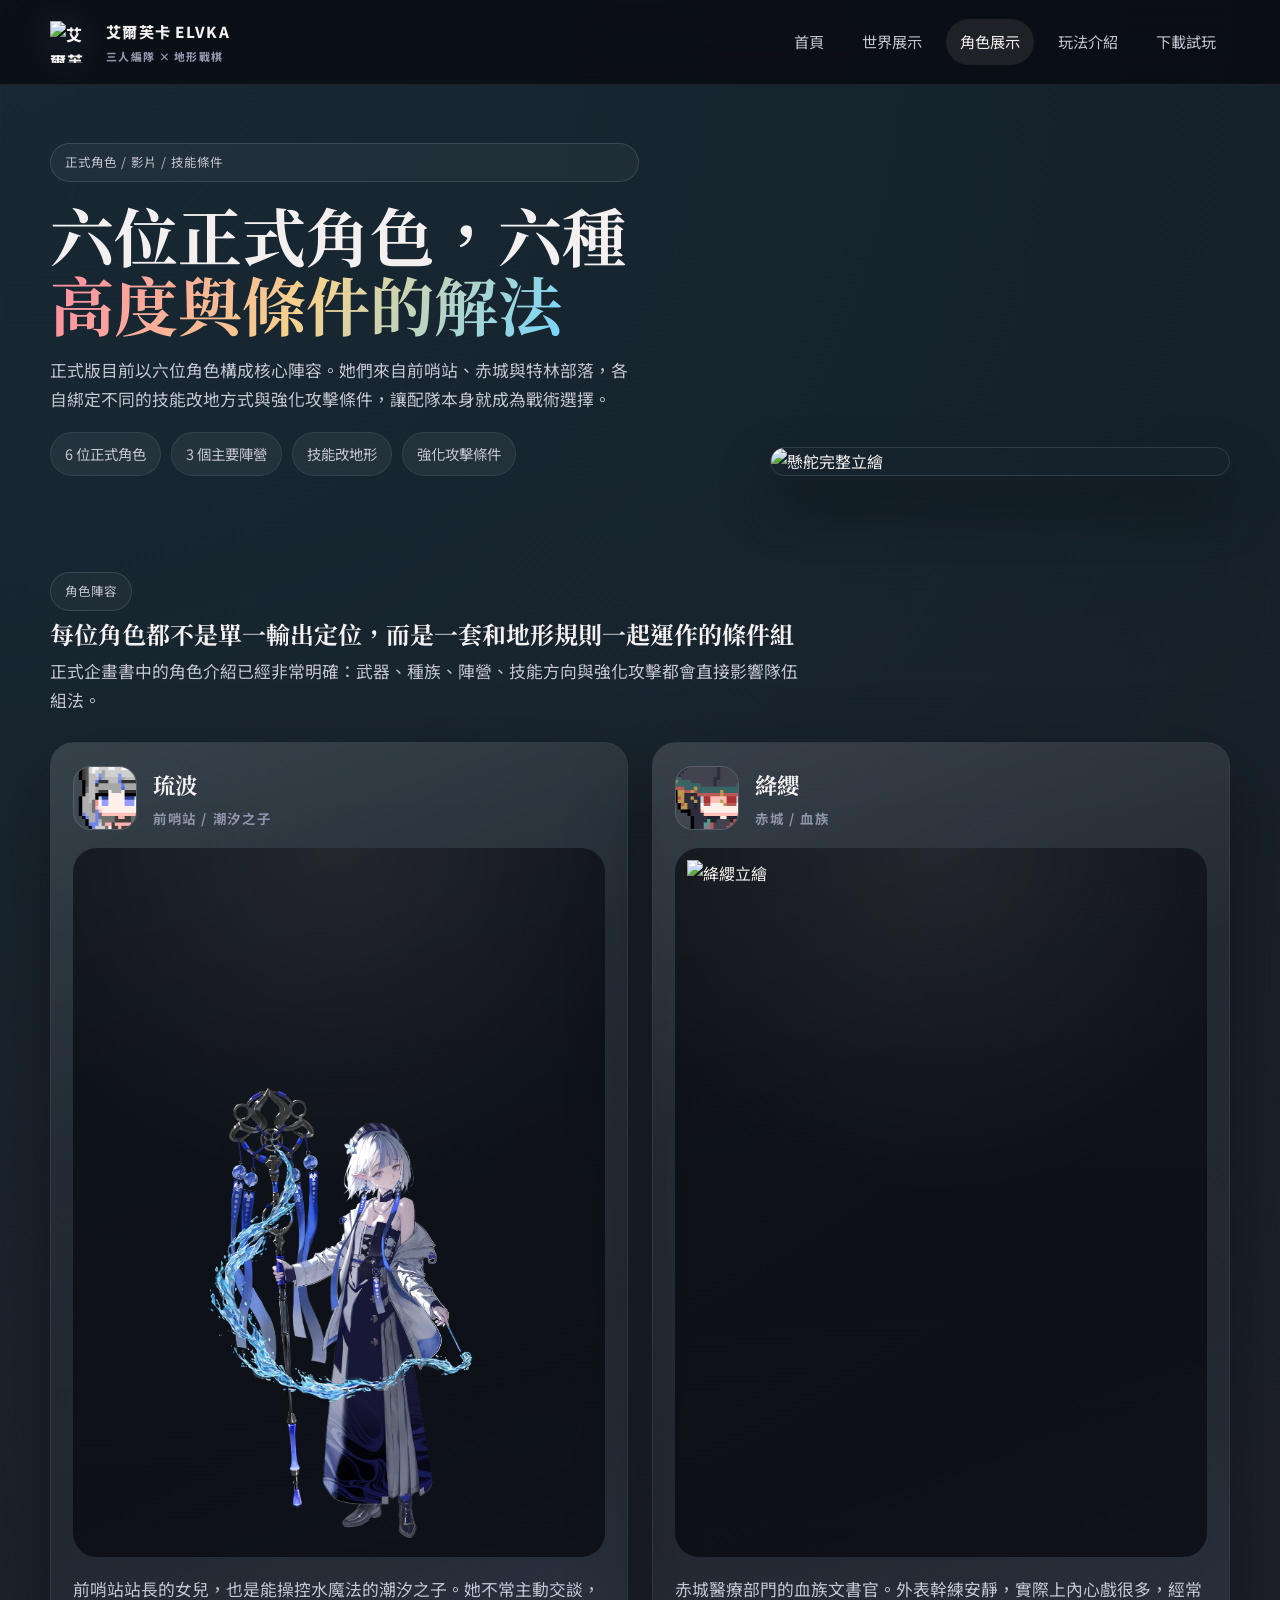
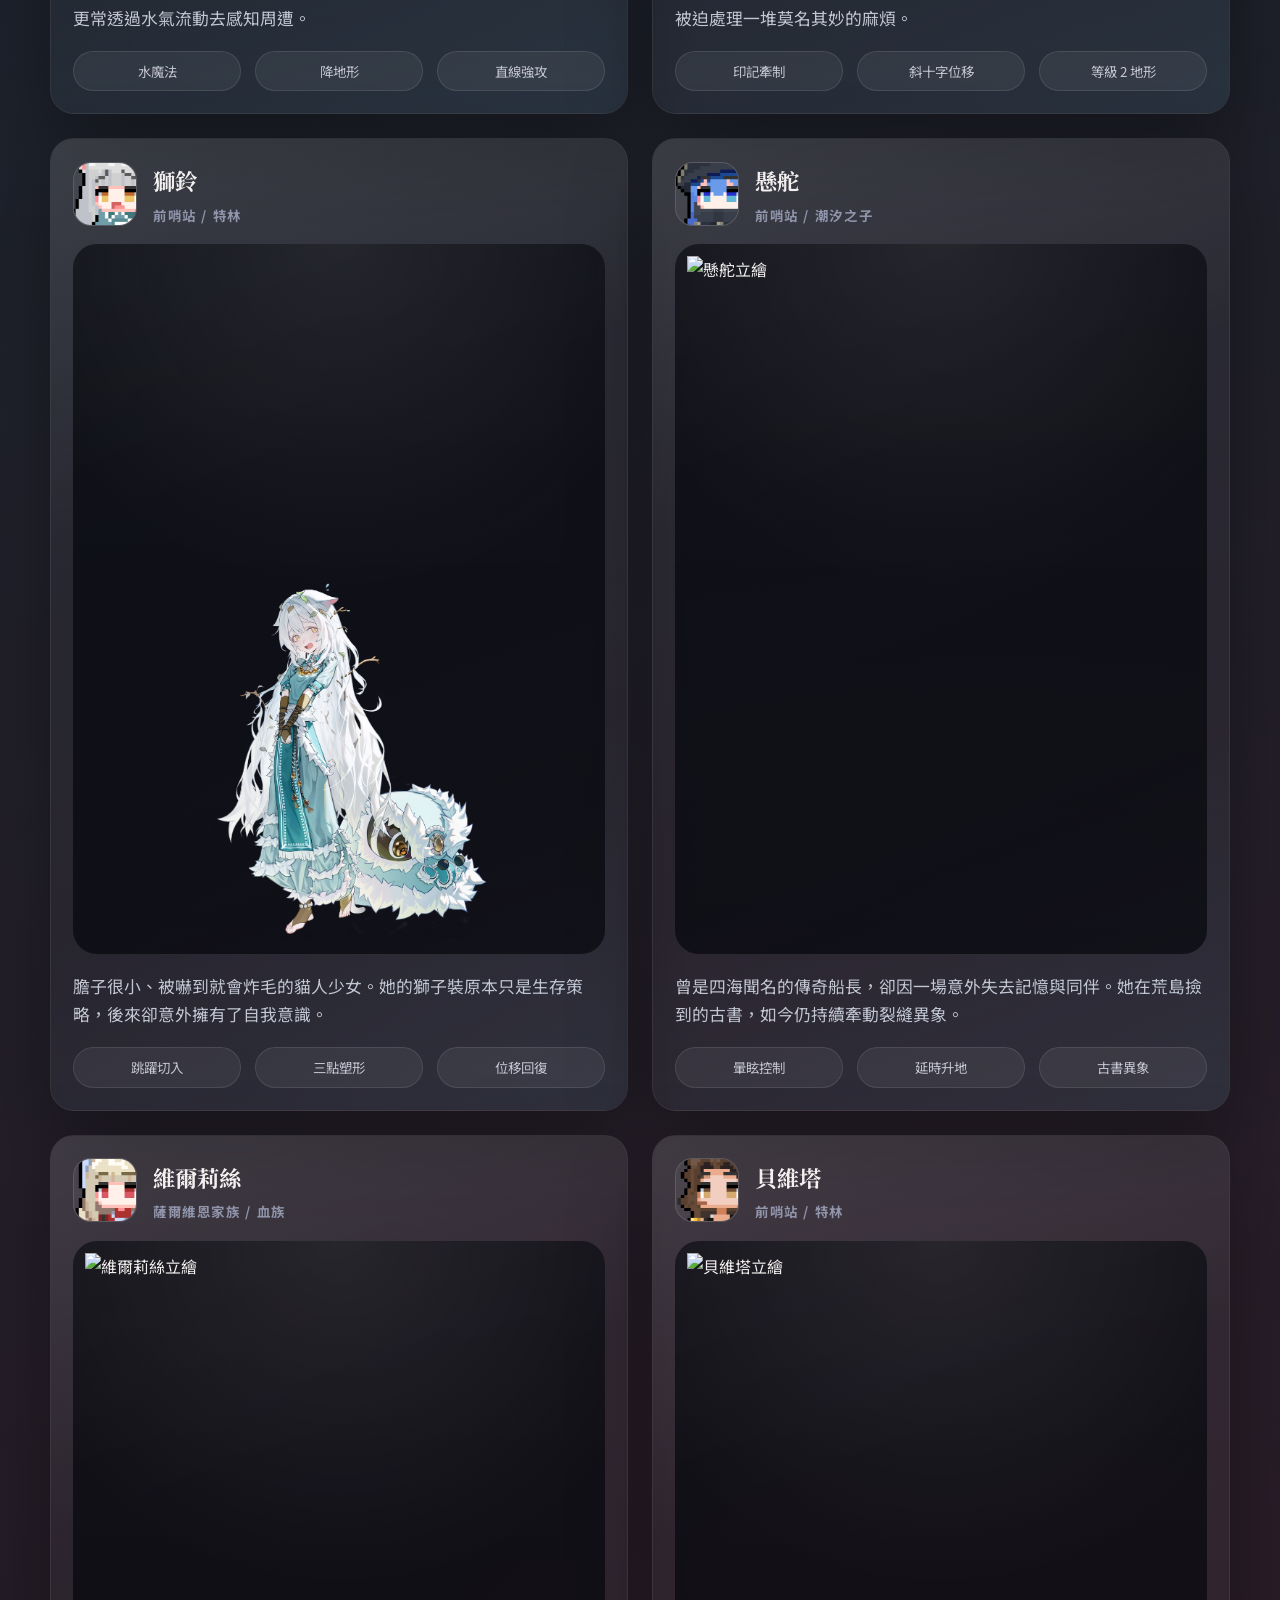
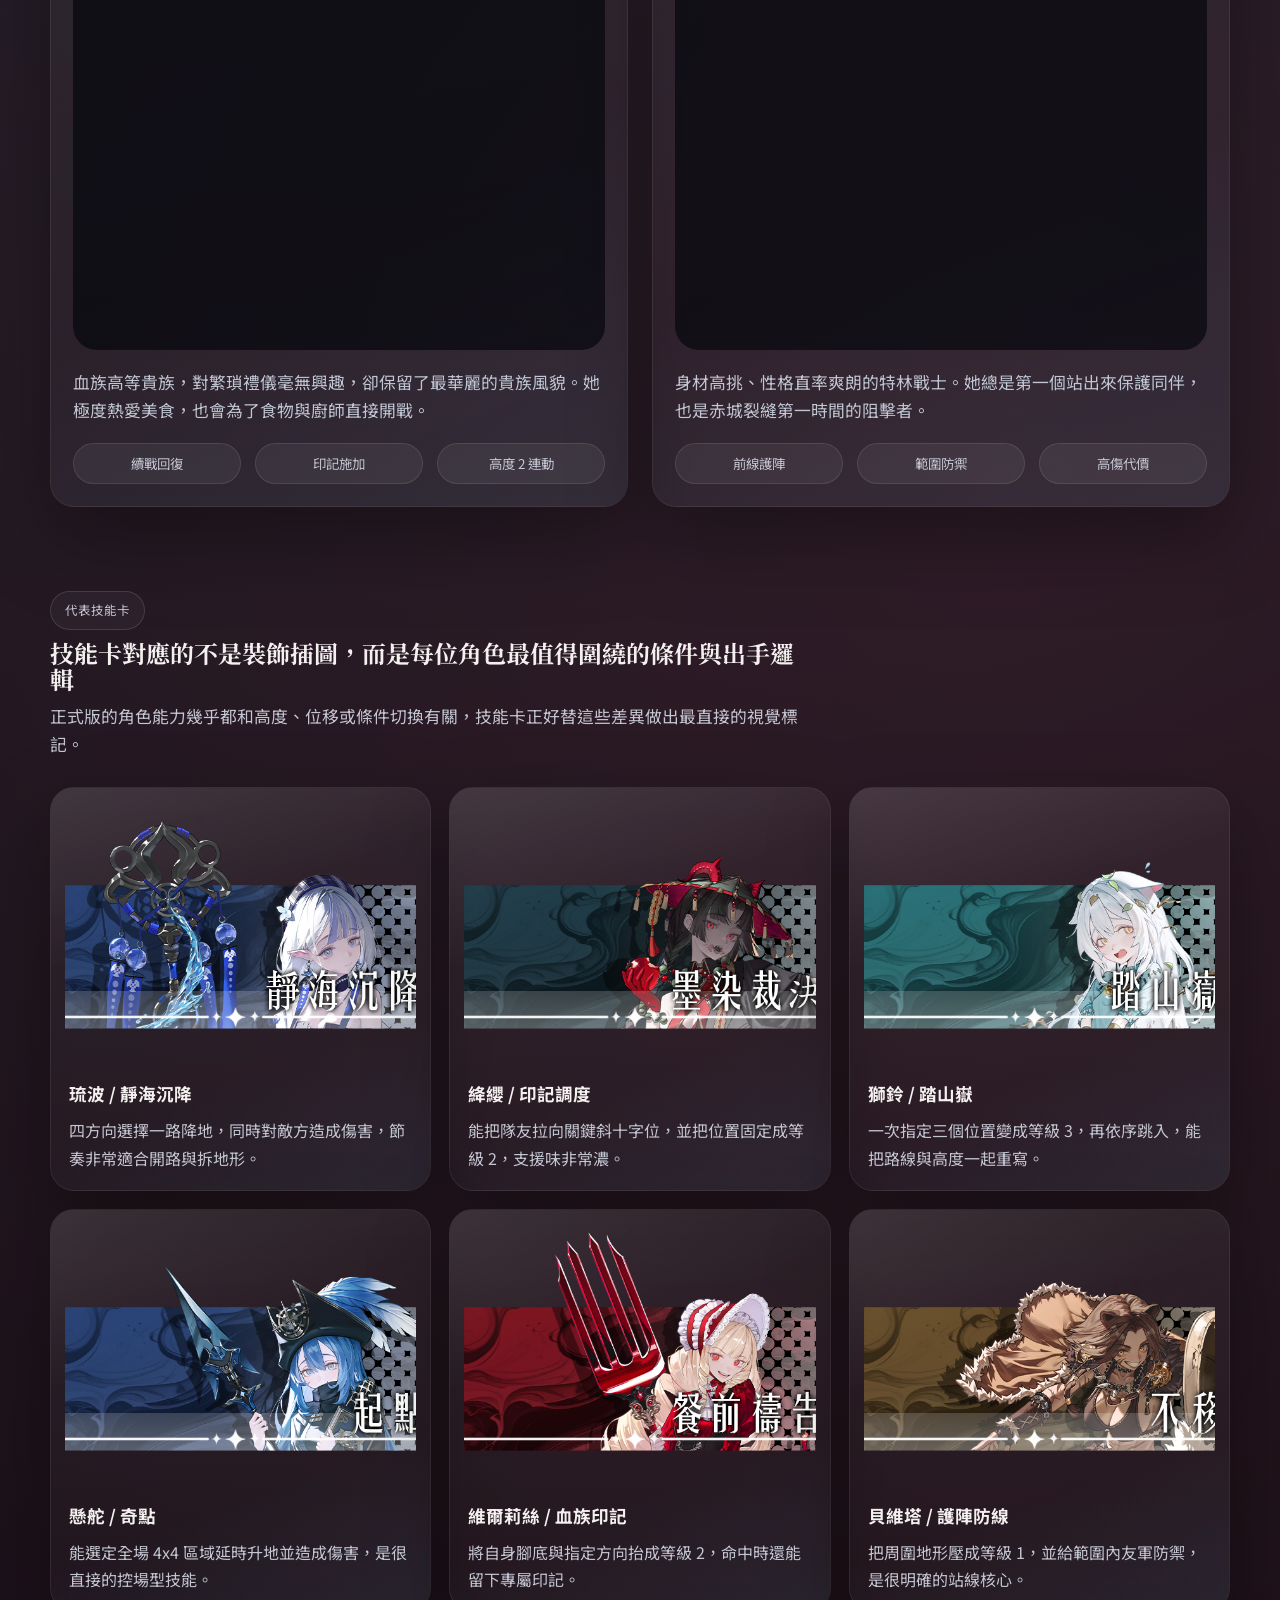
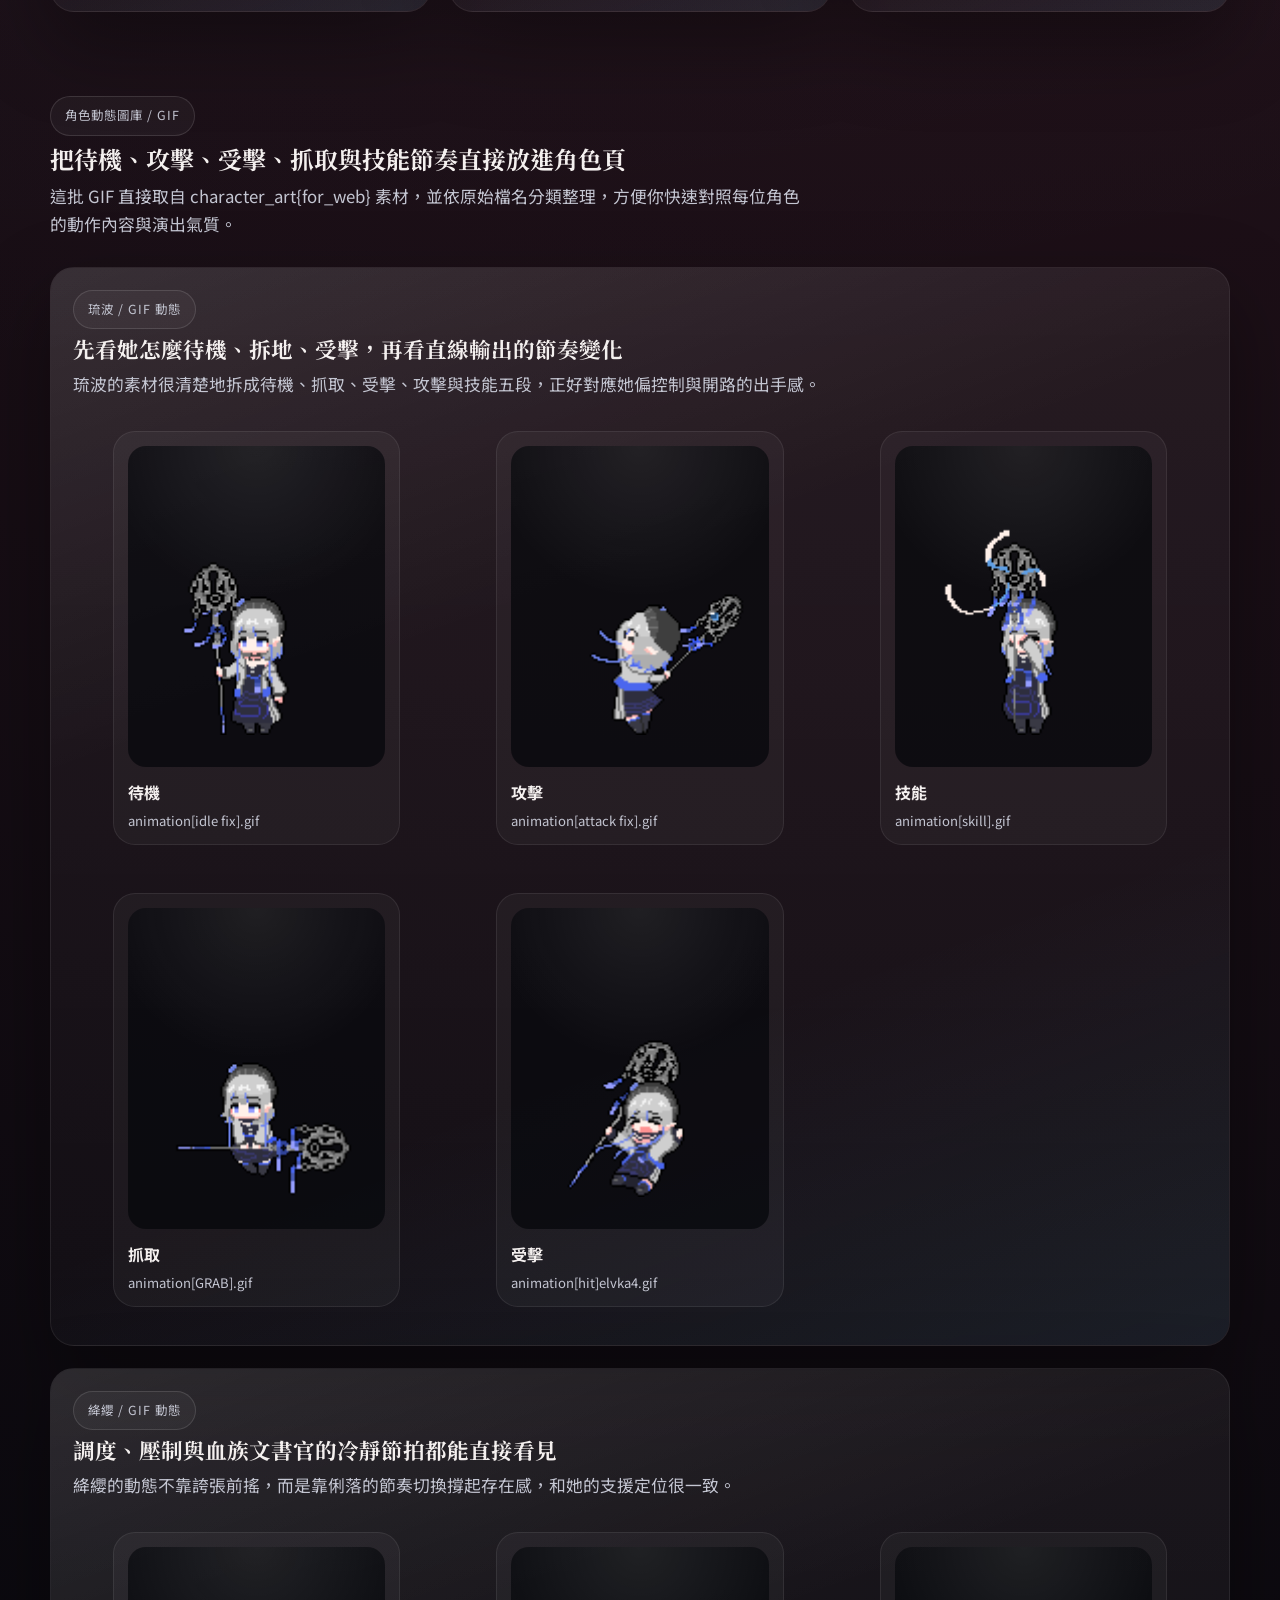
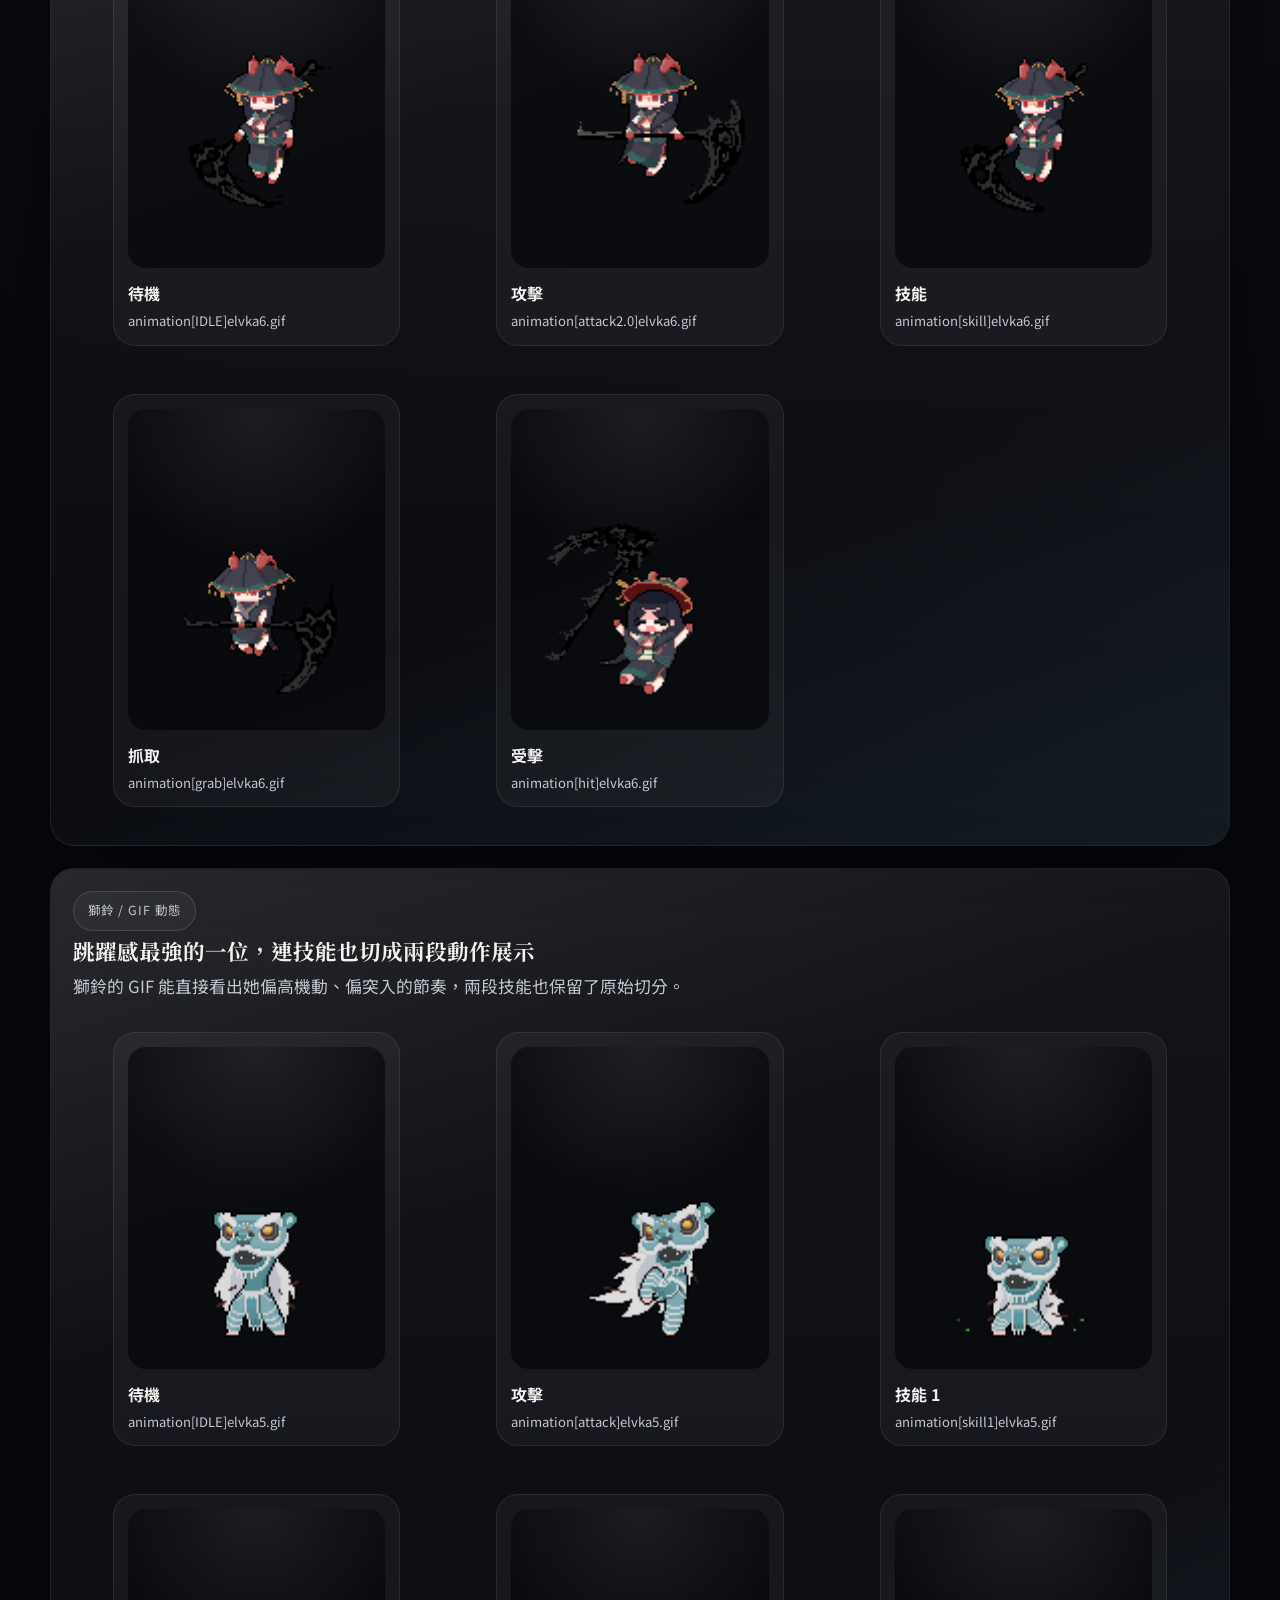
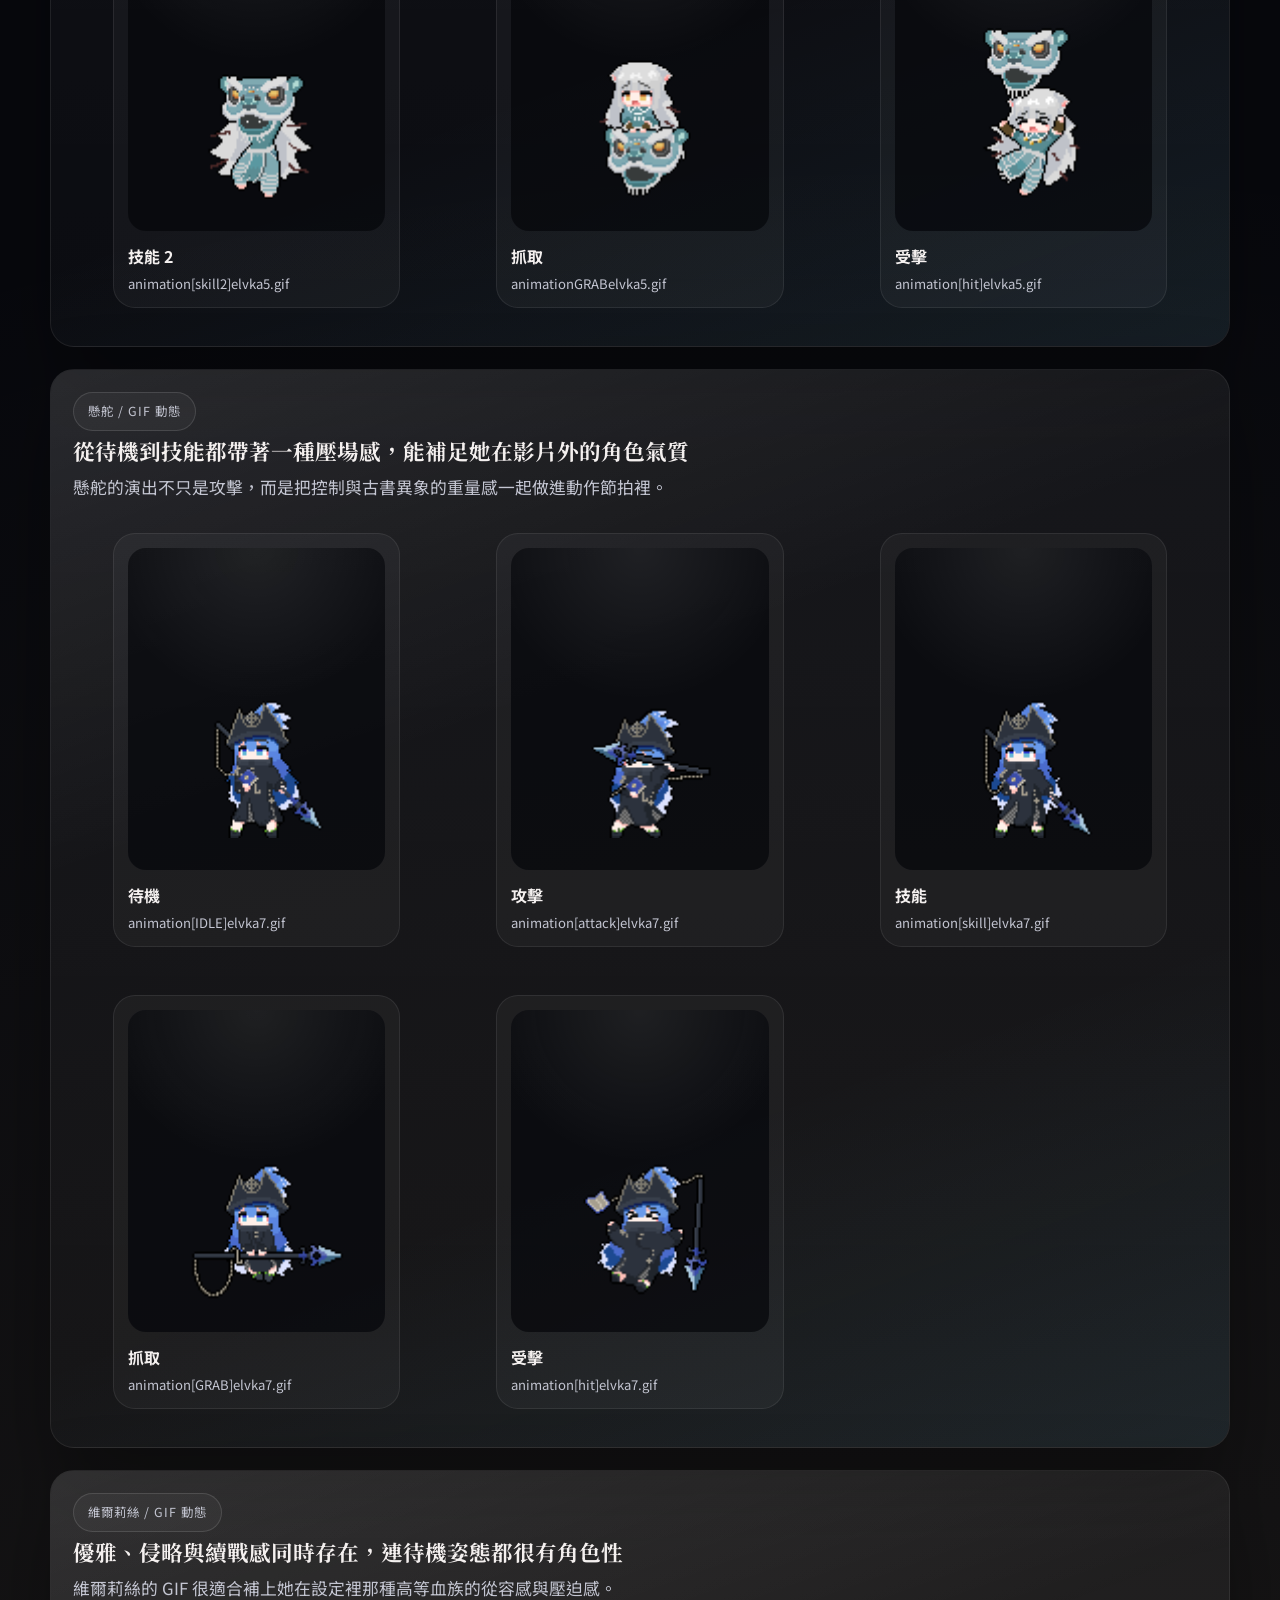
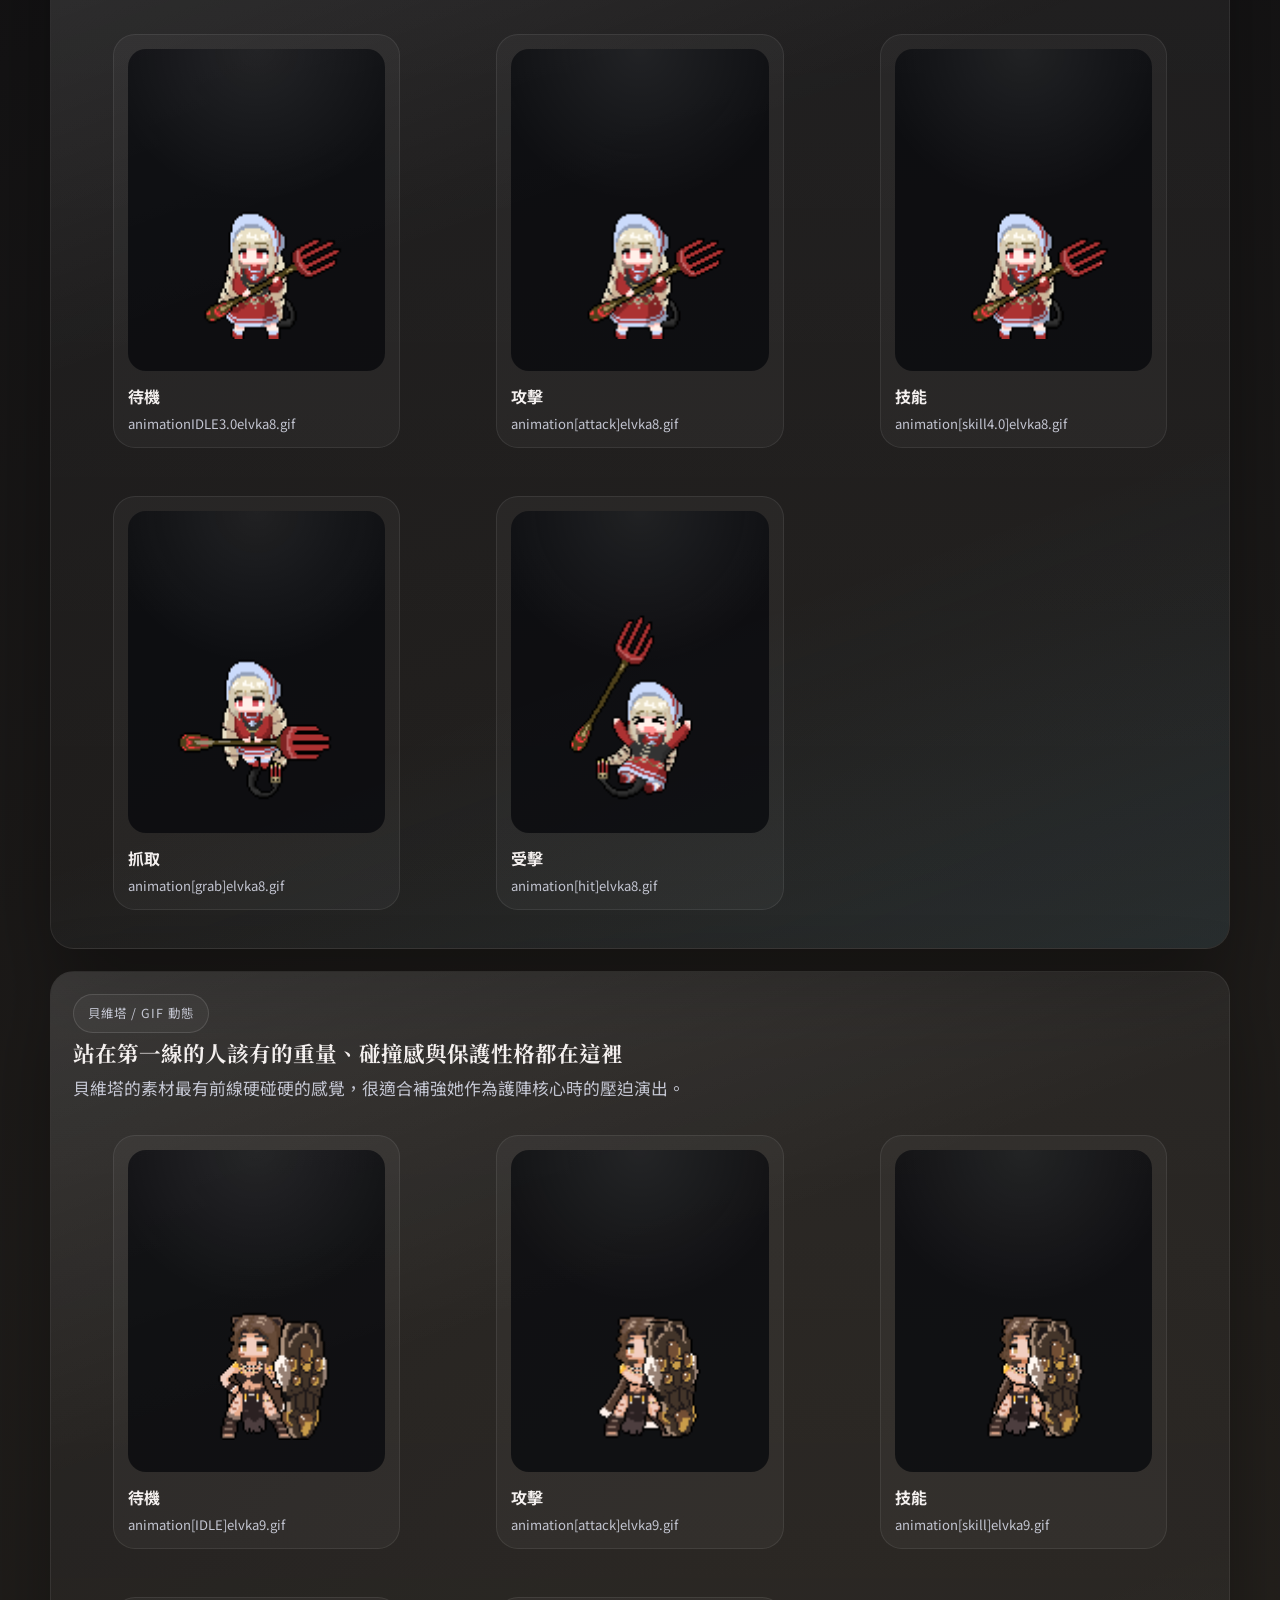
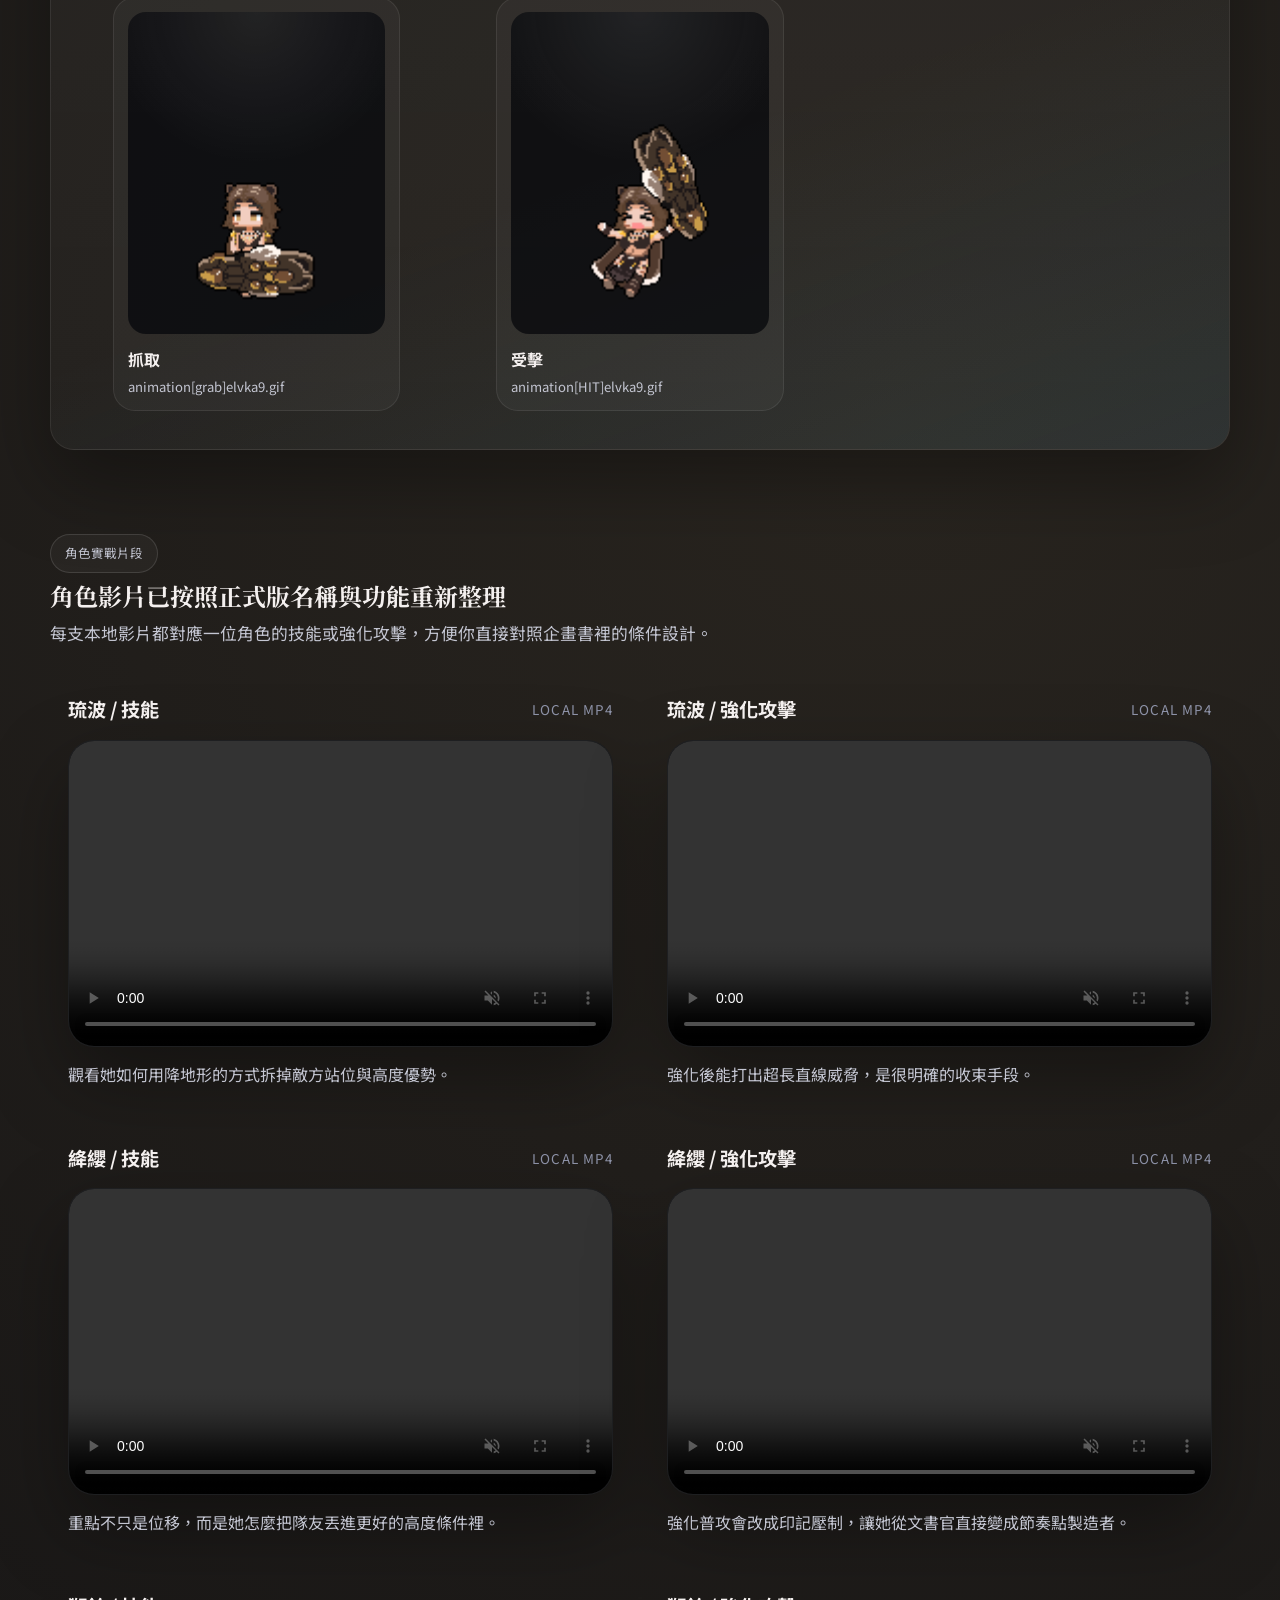
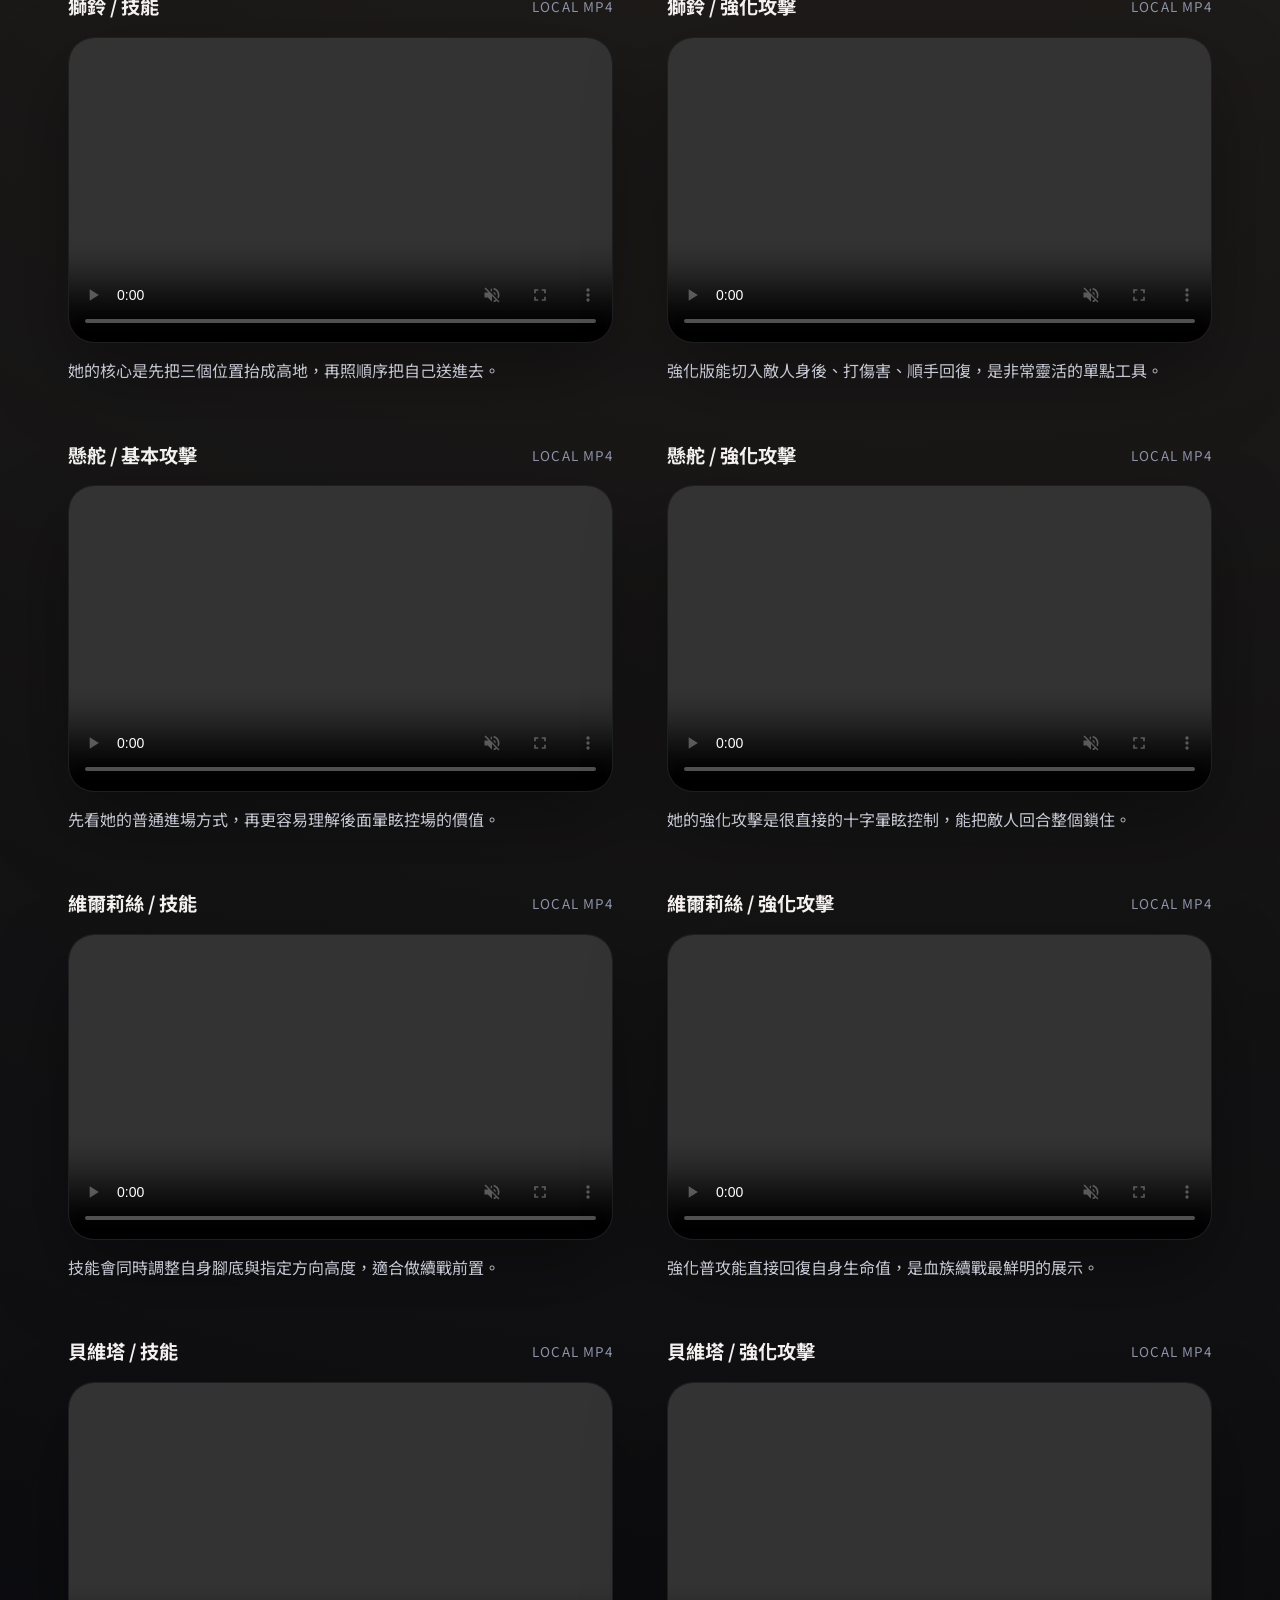
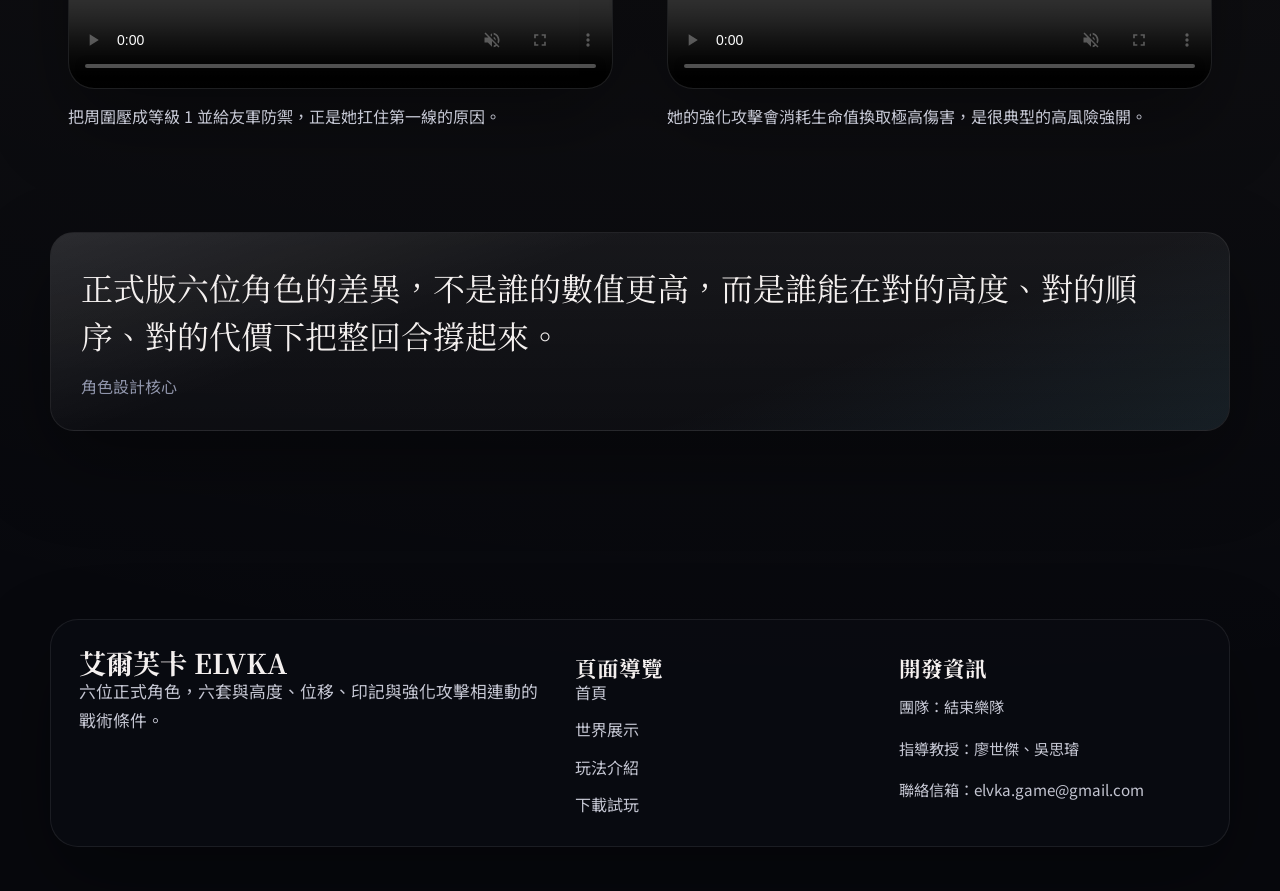
==== html/characters.html @ 0c8f076e "更新" ====
<!DOCTYPE html>
<html lang="zh-TW">
<head>
    <meta charset="UTF-8">
    <meta name="viewport" content="width=device-width, initial-scale=1.0">
    <title>艾爾芙卡角色展示 | 六位正式角色與強化攻擊條件</title>
    <meta name="description" content="查看艾爾芙卡正式版六位角色的出身、武器、技能與強化攻擊方向，並直接觀看角色技能與強化攻擊影片。">
    <link rel="icon" href="favicon.ico">
    <link rel="stylesheet" href="assets/css/elvka-refresh.css">
    <link rel="stylesheet" href="https://cdnjs.cloudflare.com/ajax/libs/font-awesome/6.7.2/css/all.min.css">
</head>
<body class="site-body page-characters">
    <div class="site-shell">
        <header class="site-header">
            <div class="container header-inner">
                <a class="brand" href="index.html">
                    <img src="assets/images/logo.png" alt="艾爾芙卡標誌">
                    <span class="brand-text">
                        <span class="brand-title">艾爾芙卡 ELVKA</span>
                        <span class="brand-subtitle">三人編隊 × 地形戰棋</span>
                    </span>
                </a>
                <nav class="site-nav" aria-label="主要導覽">
                    <a href="index.html">首頁</a>
                    <a href="world.html">世界展示</a>
                    <a class="is-active" href="characters.html">角色展示</a>
                    <a href="gameplay.html">玩法介紹</a>
                    <a href="download.html">下載試玩</a>
                </nav>
            </div>
        </header>

        <main>
            <section class="page-hero">
                <div class="container page-hero-grid">
                    <div class="page-copy">
                        <span class="eyebrow">正式角色 / 影片 / 技能條件</span>
                        <h1 class="page-title">六位正式角色，六種<span class="accent">高度與條件的解法</span></h1>
                        <p class="page-lead">正式版目前以六位角色構成核心陣容。她們來自前哨站、赤城與特林部落，各自綁定不同的技能改地方式與強化攻擊條件，讓配隊本身就成為戰術選擇。</p>
                        <div class="pill-row">
                            <span>6 位正式角色</span>
                            <span>3 個主要陣營</span>
                            <span>技能改地形</span>
                            <span>強化攻擊條件</span>
                        </div>
                    </div>
                    <div class="page-visual">
                        <img src="assets/images/elvka/characters/xuanduo.png" alt="懸舵完整立繪">
                    </div>
                </div>
            </section>

            <section class="section">
                <div class="container">
                    <div class="section-heading">
                        <span class="section-kicker">角色陣容</span>
                        <h2>每位角色都不是單一輸出定位，而是一套和地形規則一起運作的條件組</h2>
                        <p>正式企畫書中的角色介紹已經非常明確：武器、種族、陣營、技能方向與強化攻擊都會直接影響隊伍組法。</p>
                    </div>

                    <div class="character-grid">
                        <article class="roster-card">
                            <div class="roster-header">
                                <div class="roster-head"><img src="assets/images/elvka/heads/liubo_head.png" alt="琉波頭像"></div>
                                <h3 class="roster-name">琉波<span>前哨站 / 潮汐之子</span></h3>
                            </div>
                            <div class="roster-art"><img src="assets/images/elvka/characters/liubo.png" alt="琉波立繪"></div>
                            <p class="lead-copy">前哨站站長的女兒，也是能操控水魔法的潮汐之子。她不常主動交談，更常透過水氣流動去感知周遭。</p>
                            <div class="tag-list">
                                <span>水魔法</span>
                                <span>降地形</span>
                                <span>直線強攻</span>
                            </div>
                        </article>
                        <article class="roster-card">
                            <div class="roster-header">
                                <div class="roster-head"><img src="assets/images/elvka/heads/jiangying_head.png" alt="絳纓頭像"></div>
                                <h3 class="roster-name">絳纓<span>赤城 / 血族</span></h3>
                            </div>
                            <div class="roster-art"><img src="assets/images/elvka/characters/jiangying.png" alt="絳纓立繪"></div>
                            <p class="lead-copy">赤城醫療部門的血族文書官。外表幹練安靜，實際上內心戲很多，經常被迫處理一堆莫名其妙的麻煩。</p>
                            <div class="tag-list">
                                <span>印記牽制</span>
                                <span>斜十字位移</span>
                                <span>等級 2 地形</span>
                            </div>
                        </article>
                        <article class="roster-card">
                            <div class="roster-header">
                                <div class="roster-head"><img src="assets/images/elvka/heads/shirin_head.png" alt="獅鈴頭像"></div>
                                <h3 class="roster-name">獅鈴<span>前哨站 / 特林</span></h3>
                            </div>
                            <div class="roster-art"><img src="assets/images/elvka/characters/shirin.png" alt="獅鈴立繪"></div>
                            <p class="lead-copy">膽子很小、被嚇到就會炸毛的貓人少女。她的獅子裝原本只是生存策略，後來卻意外擁有了自我意識。</p>
                            <div class="tag-list">
                                <span>跳躍切入</span>
                                <span>三點塑形</span>
                                <span>位移回復</span>
                            </div>
                        </article>
                        <article class="roster-card">
                            <div class="roster-header">
                                <div class="roster-head"><img src="assets/images/elvka/heads/xuanduo_head.png" alt="懸舵頭像"></div>
                                <h3 class="roster-name">懸舵<span>前哨站 / 潮汐之子</span></h3>
                            </div>
                            <div class="roster-art"><img src="assets/images/elvka/characters/xuanduo.png" alt="懸舵立繪"></div>
                            <p class="lead-copy">曾是四海聞名的傳奇船長，卻因一場意外失去記憶與同伴。她在荒島撿到的古書，如今仍持續牽動裂縫異象。</p>
                            <div class="tag-list">
                                <span>暈眩控制</span>
                                <span>延時升地</span>
                                <span>古書異象</span>
                            </div>
                        </article>
                        <article class="roster-card">
                            <div class="roster-header">
                                <div class="roster-head"><img src="assets/images/elvka/heads/vilis_head.png" alt="維爾莉絲頭像"></div>
                                <h3 class="roster-name">維爾莉絲<span>薩爾維恩家族 / 血族</span></h3>
                            </div>
                            <div class="roster-art"><img src="assets/images/elvka/characters/vilis.png" alt="維爾莉絲立繪"></div>
                            <p class="lead-copy">血族高等貴族，對繁瑣禮儀毫無興趣，卻保留了最華麗的貴族風貌。她極度熱愛美食，也會為了食物與廚師直接開戰。</p>
                            <div class="tag-list">
                                <span>續戰回復</span>
                                <span>印記施加</span>
                                <span>高度 2 連動</span>
                            </div>
                        </article>
                        <article class="roster-card">
                            <div class="roster-header">
                                <div class="roster-head"><img src="assets/images/elvka/heads/bevita_head.png" alt="貝維塔頭像"></div>
                                <h3 class="roster-name">貝維塔<span>前哨站 / 特林</span></h3>
                            </div>
                            <div class="roster-art"><img src="assets/images/elvka/characters/bevita.png" alt="貝維塔立繪"></div>
                            <p class="lead-copy">身材高挑、性格直率爽朗的特林戰士。她總是第一個站出來保護同伴，也是赤城裂縫第一時間的阻擊者。</p>
                            <div class="tag-list">
                                <span>前線護陣</span>
                                <span>範圍防禦</span>
                                <span>高傷代價</span>
                            </div>
                        </article>
                    </div>
                </div>
            </section>

            <section class="section">
                <div class="container">
                    <div class="section-heading">
                        <span class="section-kicker">代表技能卡</span>
                        <h2>技能卡對應的不是裝飾插圖，而是每位角色最值得圍繞的條件與出手邏輯</h2>
                        <p>正式版的角色能力幾乎都和高度、位移或條件切換有關，技能卡正好替這些差異做出最直接的視覺標記。</p>
                    </div>

                    <div class="skill-grid">
                        <article class="skill-card">
                            <img src="assets/images/elvka/cards/Liubo_C1ult.png" alt="琉波代表技能卡">
                            <h3>琉波 / 靜海沉降</h3>
                            <p>四方向選擇一路降地，同時對敵方造成傷害，節奏非常適合開路與拆地形。</p>
                        </article>
                        <article class="skill-card">
                            <img src="assets/images/elvka/cards/Jiangying_C4ult.png" alt="絳纓代表技能卡">
                            <h3>絳纓 / 印記調度</h3>
                            <p>能把隊友拉向關鍵斜十字位，並把位置固定成等級 2，支援味非常濃。</p>
                        </article>
                        <article class="skill-card">
                            <img src="assets/images/elvka/cards/Shirin_C2ult.png" alt="獅鈴代表技能卡">
                            <h3>獅鈴 / 踏山嶽</h3>
                            <p>一次指定三個位置變成等級 3，再依序跳入，能把路線與高度一起重寫。</p>
                        </article>
                        <article class="skill-card">
                            <img src="assets/images/elvka/cards/Xuanduo_C5ult.png" alt="懸舵代表技能卡">
                            <h3>懸舵 / 奇點</h3>
                            <p>能選定全場 4x4 區域延時升地並造成傷害，是很直接的控場型技能。</p>
                        </article>
                        <article class="skill-card">
                            <img src="assets/images/elvka/cards/Vilis_C8ult.png" alt="維爾莉絲代表技能卡">
                            <h3>維爾莉絲 / 血族印記</h3>
                            <p>將自身腳底與指定方向抬成等級 2，命中時還能留下專屬印記。</p>
                        </article>
                        <article class="skill-card">
                            <img src="assets/images/elvka/cards/Bevita_C7ult.png" alt="貝維塔代表技能卡">
                            <h3>貝維塔 / 護陣防線</h3>
                            <p>把周圍地形壓成等級 1，並給範圍內友軍防禦，是很明確的站線核心。</p>
                        </article>
                    </div>
                </div>
            </section>

            <section class="section">
                <div class="container">
                    <div class="section-heading">
                        <span class="section-kicker">角色動態圖庫 / GIF</span>
                        <h2>把待機、攻擊、受擊、抓取與技能節奏直接放進角色頁</h2>
                        <p>這批 GIF 直接取自 character_art{for_web} 素材，並依原始檔名分類整理，方便你快速對照每位角色的動作內容與演出氣質。</p>
                    </div>

                    <div class="motion-gallery">
                        <article class="surface-panel motion-group">
                            <div class="motion-group-head">
                                <div>
                                    <span class="section-kicker">琉波 / GIF 動態</span>
                                    <h3 class="panel-title">先看她怎麼待機、拆地、受擊，再看直線輸出的節奏變化</h3>
                                </div>
                                <p class="lead-copy">琉波的素材很清楚地拆成待機、抓取、受擊、攻擊與技能五段，正好對應她偏控制與開路的出手感。</p>
                            </div>
                            <div class="motion-grid">
                                <figure class="motion-card">
                                    <div class="motion-frame"><img src="assets/media/elvka/gifs/liubo/animation[idle fix].gif" alt="琉波待機動態圖" loading="lazy" decoding="async"></div>
                                    <figcaption><strong>待機</strong><span>animation[idle fix].gif</span></figcaption>
                                </figure>
                                <figure class="motion-card">
                                    <div class="motion-frame"><img src="assets/media/elvka/gifs/liubo/animation[attack fix].gif" alt="琉波攻擊動態圖" loading="lazy" decoding="async"></div>
                                    <figcaption><strong>攻擊</strong><span>animation[attack fix].gif</span></figcaption>
                                </figure>
                                <figure class="motion-card">
                                    <div class="motion-frame"><img src="assets/media/elvka/gifs/liubo/animation[skill].gif" alt="琉波技能動態圖" loading="lazy" decoding="async"></div>
                                    <figcaption><strong>技能</strong><span>animation[skill].gif</span></figcaption>
                                </figure>
                                <figure class="motion-card">
                                    <div class="motion-frame"><img src="assets/media/elvka/gifs/liubo/animation[GRAB].gif" alt="琉波抓取動態圖" loading="lazy" decoding="async"></div>
                                    <figcaption><strong>抓取</strong><span>animation[GRAB].gif</span></figcaption>
                                </figure>
                                <figure class="motion-card">
                                    <div class="motion-frame"><img src="assets/media/elvka/gifs/liubo/animation[hit]elvka4.gif" alt="琉波受擊動態圖" loading="lazy" decoding="async"></div>
                                    <figcaption><strong>受擊</strong><span>animation[hit]elvka4.gif</span></figcaption>
                                </figure>
                            </div>
                        </article>

                        <article class="surface-panel motion-group">
                            <div class="motion-group-head">
                                <div>
                                    <span class="section-kicker">絳纓 / GIF 動態</span>
                                    <h3 class="panel-title">調度、壓制與血族文書官的冷靜節拍都能直接看見</h3>
                                </div>
                                <p class="lead-copy">絳纓的動態不靠誇張前搖，而是靠俐落的節奏切換撐起存在感，和她的支援定位很一致。</p>
                            </div>
                            <div class="motion-grid">
                                <figure class="motion-card">
                                    <div class="motion-frame"><img src="assets/media/elvka/gifs/jiangying/animation[IDLE]elvka6.gif" alt="絳纓待機動態圖" loading="lazy" decoding="async"></div>
                                    <figcaption><strong>待機</strong><span>animation[IDLE]elvka6.gif</span></figcaption>
                                </figure>
                                <figure class="motion-card">
                                    <div class="motion-frame"><img src="assets/media/elvka/gifs/jiangying/animation[attack2.0]elvka6.gif" alt="絳纓攻擊動態圖" loading="lazy" decoding="async"></div>
                                    <figcaption><strong>攻擊</strong><span>animation[attack2.0]elvka6.gif</span></figcaption>
                                </figure>
                                <figure class="motion-card">
                                    <div class="motion-frame"><img src="assets/media/elvka/gifs/jiangying/animation[skill]elvka6.gif" alt="絳纓技能動態圖" loading="lazy" decoding="async"></div>
                                    <figcaption><strong>技能</strong><span>animation[skill]elvka6.gif</span></figcaption>
                                </figure>
                                <figure class="motion-card">
                                    <div class="motion-frame"><img src="assets/media/elvka/gifs/jiangying/animation[grab]elvka6.gif" alt="絳纓抓取動態圖" loading="lazy" decoding="async"></div>
                                    <figcaption><strong>抓取</strong><span>animation[grab]elvka6.gif</span></figcaption>
                                </figure>
                                <figure class="motion-card">
                                    <div class="motion-frame"><img src="assets/media/elvka/gifs/jiangying/animation[hit]elvka6.gif" alt="絳纓受擊動態圖" loading="lazy" decoding="async"></div>
                                    <figcaption><strong>受擊</strong><span>animation[hit]elvka6.gif</span></figcaption>
                                </figure>
                            </div>
                        </article>

                        <article class="surface-panel motion-group">
                            <div class="motion-group-head">
                                <div>
                                    <span class="section-kicker">獅鈴 / GIF 動態</span>
                                    <h3 class="panel-title">跳躍感最強的一位，連技能也切成兩段動作展示</h3>
                                </div>
                                <p class="lead-copy">獅鈴的 GIF 能直接看出她偏高機動、偏突入的節奏，兩段技能也保留了原始切分。</p>
                            </div>
                            <div class="motion-grid">
                                <figure class="motion-card">
                                    <div class="motion-frame"><img src="assets/media/elvka/gifs/shirin/animation[IDLE]elvka5.gif" alt="獅鈴待機動態圖" loading="lazy" decoding="async"></div>
                                    <figcaption><strong>待機</strong><span>animation[IDLE]elvka5.gif</span></figcaption>
                                </figure>
                                <figure class="motion-card">
                                    <div class="motion-frame"><img src="assets/media/elvka/gifs/shirin/animation[attack]elvka5.gif" alt="獅鈴攻擊動態圖" loading="lazy" decoding="async"></div>
                                    <figcaption><strong>攻擊</strong><span>animation[attack]elvka5.gif</span></figcaption>
                                </figure>
                                <figure class="motion-card">
                                    <div class="motion-frame"><img src="assets/media/elvka/gifs/shirin/animation[skill1]elvka5.gif" alt="獅鈴技能一動態圖" loading="lazy" decoding="async"></div>
                                    <figcaption><strong>技能 1</strong><span>animation[skill1]elvka5.gif</span></figcaption>
                                </figure>
                                <figure class="motion-card">
                                    <div class="motion-frame"><img src="assets/media/elvka/gifs/shirin/animation[skill2]elvka5.gif" alt="獅鈴技能二動態圖" loading="lazy" decoding="async"></div>
                                    <figcaption><strong>技能 2</strong><span>animation[skill2]elvka5.gif</span></figcaption>
                                </figure>
                                <figure class="motion-card">
                                    <div class="motion-frame"><img src="assets/media/elvka/gifs/shirin/animationGRABelvka5.gif" alt="獅鈴抓取動態圖" loading="lazy" decoding="async"></div>
                                    <figcaption><strong>抓取</strong><span>animationGRABelvka5.gif</span></figcaption>
                                </figure>
                                <figure class="motion-card">
                                    <div class="motion-frame"><img src="assets/media/elvka/gifs/shirin/animation[hit]elvka5.gif" alt="獅鈴受擊動態圖" loading="lazy" decoding="async"></div>
                                    <figcaption><strong>受擊</strong><span>animation[hit]elvka5.gif</span></figcaption>
                                </figure>
                            </div>
                        </article>

                        <article class="surface-panel motion-group">
                            <div class="motion-group-head">
                                <div>
                                    <span class="section-kicker">懸舵 / GIF 動態</span>
                                    <h3 class="panel-title">從待機到技能都帶著一種壓場感，能補足她在影片外的角色氣質</h3>
                                </div>
                                <p class="lead-copy">懸舵的演出不只是攻擊，而是把控制與古書異象的重量感一起做進動作節拍裡。</p>
                            </div>
                            <div class="motion-grid">
                                <figure class="motion-card">
                                    <div class="motion-frame"><img src="assets/media/elvka/gifs/xuanduo/animation[IDLE]elvka7.gif" alt="懸舵待機動態圖" loading="lazy" decoding="async"></div>
                                    <figcaption><strong>待機</strong><span>animation[IDLE]elvka7.gif</span></figcaption>
                                </figure>
                                <figure class="motion-card">
                                    <div class="motion-frame"><img src="assets/media/elvka/gifs/xuanduo/animation[attack]elvka7.gif" alt="懸舵攻擊動態圖" loading="lazy" decoding="async"></div>
                                    <figcaption><strong>攻擊</strong><span>animation[attack]elvka7.gif</span></figcaption>
                                </figure>
                                <figure class="motion-card">
                                    <div class="motion-frame"><img src="assets/media/elvka/gifs/xuanduo/animation[skill]elvka7.gif" alt="懸舵技能動態圖" loading="lazy" decoding="async"></div>
                                    <figcaption><strong>技能</strong><span>animation[skill]elvka7.gif</span></figcaption>
                                </figure>
                                <figure class="motion-card">
                                    <div class="motion-frame"><img src="assets/media/elvka/gifs/xuanduo/animation[GRAB]elvka7.gif" alt="懸舵抓取動態圖" loading="lazy" decoding="async"></div>
                                    <figcaption><strong>抓取</strong><span>animation[GRAB]elvka7.gif</span></figcaption>
                                </figure>
                                <figure class="motion-card">
                                    <div class="motion-frame"><img src="assets/media/elvka/gifs/xuanduo/animation[hit]elvka7.gif" alt="懸舵受擊動態圖" loading="lazy" decoding="async"></div>
                                    <figcaption><strong>受擊</strong><span>animation[hit]elvka7.gif</span></figcaption>
                                </figure>
                            </div>
                        </article>

                        <article class="surface-panel motion-group">
                            <div class="motion-group-head">
                                <div>
                                    <span class="section-kicker">維爾莉絲 / GIF 動態</span>
                                    <h3 class="panel-title">優雅、侵略與續戰感同時存在，連待機姿態都很有角色性</h3>
                                </div>
                                <p class="lead-copy">維爾莉絲的 GIF 很適合補上她在設定裡那種高等血族的從容感與壓迫感。</p>
                            </div>
                            <div class="motion-grid">
                                <figure class="motion-card">
                                    <div class="motion-frame"><img src="assets/media/elvka/gifs/vielris/animationIDLE3.0elvka8.gif" alt="維爾莉絲待機動態圖" loading="lazy" decoding="async"></div>
                                    <figcaption><strong>待機</strong><span>animationIDLE3.0elvka8.gif</span></figcaption>
                                </figure>
                                <figure class="motion-card">
                                    <div class="motion-frame"><img src="assets/media/elvka/gifs/vielris/animation[attack]elvka8.gif" alt="維爾莉絲攻擊動態圖" loading="lazy" decoding="async"></div>
                                    <figcaption><strong>攻擊</strong><span>animation[attack]elvka8.gif</span></figcaption>
                                </figure>
                                <figure class="motion-card">
                                    <div class="motion-frame"><img src="assets/media/elvka/gifs/vielris/animation[skill4.0]elvka8.gif" alt="維爾莉絲技能動態圖" loading="lazy" decoding="async"></div>
                                    <figcaption><strong>技能</strong><span>animation[skill4.0]elvka8.gif</span></figcaption>
                                </figure>
                                <figure class="motion-card">
                                    <div class="motion-frame"><img src="assets/media/elvka/gifs/vielris/animation[grab]elvka8.gif" alt="維爾莉絲抓取動態圖" loading="lazy" decoding="async"></div>
                                    <figcaption><strong>抓取</strong><span>animation[grab]elvka8.gif</span></figcaption>
                                </figure>
                                <figure class="motion-card">
                                    <div class="motion-frame"><img src="assets/media/elvka/gifs/vielris/animation[hit]elvka8.gif" alt="維爾莉絲受擊動態圖" loading="lazy" decoding="async"></div>
                                    <figcaption><strong>受擊</strong><span>animation[hit]elvka8.gif</span></figcaption>
                                </figure>
                            </div>
                        </article>

                        <article class="surface-panel motion-group">
                            <div class="motion-group-head">
                                <div>
                                    <span class="section-kicker">貝維塔 / GIF 動態</span>
                                    <h3 class="panel-title">站在第一線的人該有的重量、碰撞感與保護性格都在這裡</h3>
                                </div>
                                <p class="lead-copy">貝維塔的素材最有前線硬碰硬的感覺，很適合補強她作為護陣核心時的壓迫演出。</p>
                            </div>
                            <div class="motion-grid">
                                <figure class="motion-card">
                                    <div class="motion-frame"><img src="assets/media/elvka/gifs/bevita/animation[IDLE]elvka9.gif" alt="貝維塔待機動態圖" loading="lazy" decoding="async"></div>
                                    <figcaption><strong>待機</strong><span>animation[IDLE]elvka9.gif</span></figcaption>
                                </figure>
                                <figure class="motion-card">
                                    <div class="motion-frame"><img src="assets/media/elvka/gifs/bevita/animation[attack]elvka9.gif" alt="貝維塔攻擊動態圖" loading="lazy" decoding="async"></div>
                                    <figcaption><strong>攻擊</strong><span>animation[attack]elvka9.gif</span></figcaption>
                                </figure>
                                <figure class="motion-card">
                                    <div class="motion-frame"><img src="assets/media/elvka/gifs/bevita/animation[skill]elvka9.gif" alt="貝維塔技能動態圖" loading="lazy" decoding="async"></div>
                                    <figcaption><strong>技能</strong><span>animation[skill]elvka9.gif</span></figcaption>
                                </figure>
                                <figure class="motion-card">
                                    <div class="motion-frame"><img src="assets/media/elvka/gifs/bevita/animation[grab]elvka9.gif" alt="貝維塔抓取動態圖" loading="lazy" decoding="async"></div>
                                    <figcaption><strong>抓取</strong><span>animation[grab]elvka9.gif</span></figcaption>
                                </figure>
                                <figure class="motion-card">
                                    <div class="motion-frame"><img src="assets/media/elvka/gifs/bevita/animation[HIT]elvka9.gif" alt="貝維塔受擊動態圖" loading="lazy" decoding="async"></div>
                                    <figcaption><strong>受擊</strong><span>animation[HIT]elvka9.gif</span></figcaption>
                                </figure>
                            </div>
                        </article>
                    </div>
                </div>
            </section>

            <section class="section">
                <div class="container">
                    <div class="section-heading">
                        <span class="section-kicker">角色實戰片段</span>
                        <h2>角色影片已按照正式版名稱與功能重新整理</h2>
                        <p>每支本地影片都對應一位角色的技能或強化攻擊，方便你直接對照企畫書裡的條件設計。</p>
                    </div>

                    <div class="video-grid">
                        <article class="video-card">
                            <div class="video-meta"><h3>琉波 / 技能</h3><span class="video-label">Local MP4</span></div>
                            <div class="video-frame"><video controls preload="metadata" playsinline muted><source src="assets/media/elvka/LiupoSkill.mp4" type="video/mp4"></video></div>
                            <p>觀看她如何用降地形的方式拆掉敵方站位與高度優勢。</p>
                        </article>
                        <article class="video-card">
                            <div class="video-meta"><h3>琉波 / 強化攻擊</h3><span class="video-label">Local MP4</span></div>
                            <div class="video-frame"><video controls preload="metadata" playsinline muted><source src="assets/media/elvka/LiupoExAttack.mp4" type="video/mp4"></video></div>
                            <p>強化後能打出超長直線威脅，是很明確的收束手段。</p>
                        </article>
                        <article class="video-card">
                            <div class="video-meta"><h3>絳纓 / 技能</h3><span class="video-label">Local MP4</span></div>
                            <div class="video-frame"><video controls preload="metadata" playsinline muted><source src="assets/media/elvka/Jiangying_Skill.mp4" type="video/mp4"></video></div>
                            <p>重點不只是位移，而是她怎麼把隊友丟進更好的高度條件裡。</p>
                        </article>
                        <article class="video-card">
                            <div class="video-meta"><h3>絳纓 / 強化攻擊</h3><span class="video-label">Local MP4</span></div>
                            <div class="video-frame"><video controls preload="metadata" playsinline muted><source src="assets/media/elvka/Jiangying_EXAttack.mp4" type="video/mp4"></video></div>
                            <p>強化普攻會改成印記壓制，讓她從文書官直接變成節奏點製造者。</p>
                        </article>
                        <article class="video-card">
                            <div class="video-meta"><h3>獅鈴 / 技能</h3><span class="video-label">Local MP4</span></div>
                            <div class="video-frame"><video controls preload="metadata" playsinline muted><source src="assets/media/elvka/ShilinSkill.mp4" type="video/mp4"></video></div>
                            <p>她的核心是先把三個位置抬成高地，再照順序把自己送進去。</p>
                        </article>
                        <article class="video-card">
                            <div class="video-meta"><h3>獅鈴 / 強化攻擊</h3><span class="video-label">Local MP4</span></div>
                            <div class="video-frame"><video controls preload="metadata" playsinline muted><source src="assets/media/elvka/ShilinExAttack.mp4" type="video/mp4"></video></div>
                            <p>強化版能切入敵人身後、打傷害、順手回復，是非常靈活的單點工具。</p>
                        </article>
                        <article class="video-card">
                            <div class="video-meta"><h3>懸舵 / 基本攻擊</h3><span class="video-label">Local MP4</span></div>
                            <div class="video-frame"><video controls preload="metadata" playsinline muted><source src="assets/media/elvka/XuandoSimpleAttack.mp4" type="video/mp4"></video></div>
                            <p>先看她的普通進場方式，再更容易理解後面暈眩控場的價值。</p>
                        </article>
                        <article class="video-card">
                            <div class="video-meta"><h3>懸舵 / 強化攻擊</h3><span class="video-label">Local MP4</span></div>
                            <div class="video-frame"><video controls preload="metadata" playsinline muted><source src="assets/media/elvka/XuandoExAttack.mp4" type="video/mp4"></video></div>
                            <p>她的強化攻擊是很直接的十字暈眩控制，能把敵人回合整個鎖住。</p>
                        </article>
                        <article class="video-card">
                            <div class="video-meta"><h3>維爾莉絲 / 技能</h3><span class="video-label">Local MP4</span></div>
                            <div class="video-frame"><video controls preload="metadata" playsinline muted><source src="assets/media/elvka/Vilis_Skill.mp4" type="video/mp4"></video></div>
                            <p>技能會同時調整自身腳底與指定方向高度，適合做續戰前置。</p>
                        </article>
                        <article class="video-card">
                            <div class="video-meta"><h3>維爾莉絲 / 強化攻擊</h3><span class="video-label">Local MP4</span></div>
                            <div class="video-frame"><video controls preload="metadata" playsinline muted><source src="assets/media/elvka/Vilis_EXAttack.mp4" type="video/mp4"></video></div>
                            <p>強化普攻能直接回復自身生命值，是血族續戰最鮮明的展示。</p>
                        </article>
                        <article class="video-card">
                            <div class="video-meta"><h3>貝維塔 / 技能</h3><span class="video-label">Local MP4</span></div>
                            <div class="video-frame"><video controls preload="metadata" playsinline muted><source src="assets/media/elvka/Bevita_Skill.mp4" type="video/mp4"></video></div>
                            <p>把周圍壓成等級 1 並給友軍防禦，正是她扛住第一線的原因。</p>
                        </article>
                        <article class="video-card">
                            <div class="video-meta"><h3>貝維塔 / 強化攻擊</h3><span class="video-label">Local MP4</span></div>
                            <div class="video-frame"><video controls preload="metadata" playsinline muted><source src="assets/media/elvka/Bevita_EXAttack.mp4" type="video/mp4"></video></div>
                            <p>她的強化攻擊會消耗生命值換取極高傷害，是很典型的高風險強開。</p>
                        </article>
                    </div>
                </div>
            </section>

            <section class="section">
                <div class="container">
                    <article class="quote-panel">
                        <p>正式版六位角色的差異，不是誰的數值更高，而是誰能在對的高度、對的順序、對的代價下把整回合撐起來。</p>
                        <span>角色設計核心</span>
                    </article>
                </div>
            </section>
        </main>

        <footer class="footer">
            <div class="container footer-panel">
                <section>
                    <h2 class="footer-title">艾爾芙卡 ELVKA</h2>
                    <p class="footer-copy">六位正式角色，六套與高度、位移、印記與強化攻擊相連動的戰術條件。</p>
                </section>
                <section>
                    <h3 class="panel-title">頁面導覽</h3>
                    <ul class="footer-links">
                        <li><a href="index.html">首頁</a></li>
                        <li><a href="world.html">世界展示</a></li>
                        <li><a href="gameplay.html">玩法介紹</a></li>
                        <li><a href="download.html">下載試玩</a></li>
                    </ul>
                </section>
                <section>
                    <h3 class="panel-title">開發資訊</h3>
                    <p class="footer-meta">團隊：結束樂隊</p>
                    <p class="footer-meta">指導教授：廖世傑、吳思璿</p>
                    <p class="footer-meta">聯絡信箱：elvka.game@gmail.com</p>
                </section>
            </div>
        </footer>
    </div>
</body>
</html>
---- html/assets/css/elvka-refresh.css ----
@import url('https://fonts.googleapis.com/css2?family=Noto+Sans+TC:wght@400;500;600;700;800&family=Noto+Serif+TC:wght@600;700;900&display=swap');

:root {
    --bg: #07080d;
    --bg-soft: #10131d;
    --panel: rgba(18, 20, 30, 0.88);
    --panel-strong: rgba(25, 28, 42, 0.96);
    --line: rgba(255, 255, 255, 0.08);
    --text: #f4f0ef;
    --text-muted: #c4c6d2;
    --text-soft: #9095ab;
    --crimson: #d14b69;
    --rose: #ff8aa4;
    --aqua: #74d6ff;
    --gold: #f5d28d;
    --violet: #7d6ff0;
    --shadow: 0 32px 80px rgba(0, 0, 0, 0.35);
    --radius-xl: 32px;
    --radius-lg: 24px;
    --radius-md: 18px;
    --radius-sm: 12px;
    --container: min(1180px, calc(100vw - 40px));
    --header-height: 84px;
    --transition: 220ms ease;
}

*,
*::before,
*::after {
    box-sizing: border-box;
}

html {
    scroll-behavior: smooth;
}

body {
    margin: 0;
    min-height: 100vh;
    background:
        radial-gradient(circle at top left, rgba(209, 75, 105, 0.18), transparent 34%),
        radial-gradient(circle at 85% 22%, rgba(116, 214, 255, 0.18), transparent 28%),
        radial-gradient(circle at 70% 76%, rgba(125, 111, 240, 0.12), transparent 30%),
        var(--bg);
    color: var(--text);
    font-family: 'Noto Sans TC', sans-serif;
    line-height: 1.7;
}

body::before {
    content: '';
    position: fixed;
    inset: 0;
    background:
        linear-gradient(135deg, rgba(255, 255, 255, 0.03), transparent 22%),
        repeating-linear-gradient(90deg, rgba(255, 255, 255, 0.02) 0, rgba(255, 255, 255, 0.02) 1px, transparent 1px, transparent 72px);
    opacity: 0.28;
    pointer-events: none;
    z-index: 0;
}

body.page-characters {
    background:
        radial-gradient(circle at top left, rgba(116, 214, 255, 0.16), transparent 34%),
        radial-gradient(circle at 78% 24%, rgba(209, 75, 105, 0.18), transparent 28%),
        radial-gradient(circle at 70% 76%, rgba(245, 210, 141, 0.14), transparent 30%),
        var(--bg);
}

body.page-world {
    background:
        radial-gradient(circle at top left, rgba(125, 111, 240, 0.18), transparent 34%),
        radial-gradient(circle at 78% 24%, rgba(209, 75, 105, 0.14), transparent 28%),
        radial-gradient(circle at 70% 76%, rgba(116, 214, 255, 0.16), transparent 30%),
        var(--bg);
}

body.page-gameplay {
    background:
        radial-gradient(circle at top left, rgba(245, 210, 141, 0.14), transparent 34%),
        radial-gradient(circle at 78% 24%, rgba(116, 214, 255, 0.16), transparent 28%),
        radial-gradient(circle at 70% 76%, rgba(209, 75, 105, 0.18), transparent 30%),
        var(--bg);
}

body.page-download {
    background:
        radial-gradient(circle at top left, rgba(209, 75, 105, 0.14), transparent 34%),
        radial-gradient(circle at 78% 24%, rgba(245, 210, 141, 0.15), transparent 28%),
        radial-gradient(circle at 70% 76%, rgba(116, 214, 255, 0.16), transparent 30%),
        var(--bg);
}

a {
    color: inherit;
    text-decoration: none;
}

img {
    display: block;
    max-width: 100%;
}

button,
input,
textarea,
select {
    font: inherit;
}

.site-shell {
    position: relative;
    z-index: 1;
}

.container {
    width: var(--container);
    margin: 0 auto;
}

.site-header {
    position: sticky;
    top: 0;
    z-index: 20;
    backdrop-filter: blur(20px);
    background: rgba(7, 8, 13, 0.72);
    border-bottom: 1px solid var(--line);
}

.header-inner {
    min-height: var(--header-height);
    display: flex;
    align-items: center;
    justify-content: space-between;
    gap: 24px;
}

.brand {
    display: inline-flex;
    align-items: center;
    gap: 14px;
    font-weight: 800;
    letter-spacing: 0.08em;
    text-transform: uppercase;
}

.brand img {
    width: 42px;
    height: 42px;
    object-fit: contain;
    filter: drop-shadow(0 0 18px rgba(116, 214, 255, 0.24));
}

.brand-text {
    display: grid;
    gap: 2px;
}

.brand-title {
    font-size: 0.95rem;
}

.brand-subtitle {
    color: var(--text-soft);
    font-size: 0.68rem;
    letter-spacing: 0.12em;
}

.site-nav {
    display: flex;
    align-items: center;
    gap: 10px;
    flex-wrap: wrap;
    justify-content: flex-end;
}

.site-nav a {
    padding: 10px 14px;
    border-radius: 999px;
    color: var(--text-muted);
    font-size: 0.95rem;
    transition: color var(--transition), background var(--transition), transform var(--transition);
}

.site-nav a:hover,
.site-nav a.is-active {
    color: var(--text);
    background: rgba(255, 255, 255, 0.08);
}

main {
    padding-bottom: 120px;
}

.hero-section,
.page-hero {
    padding: 76px 0 54px;
}

.hero-grid,
.split-layout,
.feature-split,
.cta-layout,
.download-layout {
    display: grid;
    gap: 32px;
}

.hero-grid {
    align-items: center;
    grid-template-columns: minmax(0, 1.02fr) minmax(320px, 0.98fr);
}

.eyebrow,
.section-kicker,
.badge-pill,
.status-pill {
    display: inline-flex;
    align-items: center;
    gap: 8px;
    border: 1px solid rgba(255, 255, 255, 0.12);
    background: rgba(255, 255, 255, 0.04);
    border-radius: 999px;
    color: var(--text-muted);
    padding: 8px 14px;
    font-size: 0.78rem;
    letter-spacing: 0.08em;
    text-transform: uppercase;
}

.display-title,
.page-title,
.section-heading h2,
.media-copy h3,
.panel-title,
.cta-copy h2,
.footer-title {
    margin: 0;
    font-family: 'Noto Serif TC', serif;
    line-height: 1.08;
}

.display-title {
    margin-top: 18px;
    font-size: clamp(3rem, 6vw, 5.7rem);
    letter-spacing: 0.02em;
}

.display-title .accent,
.page-title .accent,
.gradient-text {
    background: linear-gradient(120deg, var(--rose), var(--gold), var(--aqua));
    -webkit-background-clip: text;
    background-clip: text;
    color: transparent;
}

.lead-copy,
.page-lead,
.section-heading p,
.media-copy p,
.info-card p,
.platform-card p,
.footer-copy,
.timeline-copy {
    color: var(--text-muted);
    font-size: 1.05rem;
    margin: 0;
}

.hero-copy {
    display: grid;
    gap: 20px;
}

.hero-actions,
.page-actions,
.footer-actions {
    display: flex;
    gap: 14px;
    flex-wrap: wrap;
}

.btn {
    display: inline-flex;
    align-items: center;
    gap: 10px;
    padding: 14px 20px;
    border-radius: 999px;
    border: 1px solid transparent;
    background: linear-gradient(135deg, var(--crimson), var(--rose));
    color: #fff;
    font-weight: 700;
    letter-spacing: 0.02em;
    box-shadow: 0 18px 32px rgba(209, 75, 105, 0.22);
    transition: transform var(--transition), box-shadow var(--transition), border-color var(--transition), background var(--transition);
}

.btn:hover {
    transform: translateY(-2px);
    box-shadow: 0 22px 36px rgba(209, 75, 105, 0.28);
}

.btn-secondary {
    background: rgba(255, 255, 255, 0.04);
    color: var(--text);
    border-color: rgba(255, 255, 255, 0.14);
    box-shadow: none;
}

.btn-secondary:hover {
    border-color: rgba(116, 214, 255, 0.3);
    box-shadow: 0 18px 32px rgba(0, 0, 0, 0.18);
}

.stat-strip,
.metric-grid,
.tag-list,
.swatch-row {
    display: grid;
    gap: 14px;
}

.stat-strip {
    margin-top: 8px;
    grid-template-columns: repeat(3, minmax(0, 1fr));
}

.stat-card,
.info-card,
.roster-card,
.platform-card,
.timeline-step,
.skill-card,
.art-card,
.contact-panel,
.note-card,
.world-card,
.qte-card,
.surface-panel,
.quote-panel {
    position: relative;
    overflow: hidden;
    border-radius: var(--radius-lg);
    border: 1px solid var(--line);
    background: linear-gradient(180deg, rgba(255, 255, 255, 0.05), rgba(255, 255, 255, 0.02));
    box-shadow: var(--shadow);
}

.stat-card,
.info-card,
.platform-card,
.timeline-step,
.contact-panel,
.note-card,
.world-card,
.qte-card,
.surface-panel,
.quote-panel {
    padding: 22px;
}

.stat-card::before,
.info-card::before,
.roster-card::before,
.platform-card::before,
.timeline-step::before,
.skill-card::before,
.art-card::before,
.contact-panel::before,
.note-card::before,
.world-card::before,
.qte-card::before,
.surface-panel::before,
.quote-panel::before {
    content: '';
    position: absolute;
    inset: 0;
    background: linear-gradient(160deg, rgba(255, 255, 255, 0.09), transparent 34%, transparent 66%, rgba(116, 214, 255, 0.08));
    pointer-events: none;
}

.stat-label,
.mini-label,
.timeline-label {
    color: var(--text-soft);
    font-size: 0.82rem;
    letter-spacing: 0.08em;
    text-transform: uppercase;
}

.stat-value,
.panel-title,
.timeline-title,
.contact-title,
.card-title {
    position: relative;
    z-index: 1;
    margin-top: 8px;
    font-size: 1.35rem;
    font-weight: 700;
}

.stat-value {
    font-size: 1.65rem;
}

.visual-stage {
    position: relative;
    min-height: 640px;
    display: grid;
    place-items: center;
}

.visual-stage::before,
.visual-stage::after {
    content: '';
    position: absolute;
    border-radius: 999px;
    filter: blur(24px);
    opacity: 0.72;
}

.visual-stage::before {
    inset: 16% auto auto 2%;
    width: 160px;
    height: 160px;
    background: rgba(209, 75, 105, 0.34);
}

.visual-stage::after {
    inset: auto 0 12% auto;
    width: 200px;
    height: 200px;
    background: rgba(116, 214, 255, 0.24);
}

.visual-frame {
    position: relative;
    width: min(100%, 520px);
    border-radius: 36px;
    overflow: hidden;
    transform: rotate(-5deg);
    border: 1px solid rgba(255, 255, 255, 0.12);
    box-shadow: 0 34px 60px rgba(0, 0, 0, 0.42);
}

.visual-frame img {
    width: 100%;
    aspect-ratio: 4 / 5.3;
    object-fit: cover;
}

.floating-note {
    position: absolute;
    z-index: 2;
    max-width: 220px;
    padding: 16px 18px;
    border-radius: 20px;
    border: 1px solid rgba(255, 255, 255, 0.12);
    background: rgba(8, 9, 14, 0.72);
    backdrop-filter: blur(18px);
}

.floating-note strong {
    display: block;
    margin-bottom: 6px;
    font-size: 1rem;
}

.floating-note p {
    margin: 0;
    color: var(--text-muted);
    font-size: 0.92rem;
}

.floating-note.is-top {
    top: 7%;
    right: 2%;
}

.floating-note.is-bottom {
    left: 4%;
    bottom: 9%;
}

.section {
    padding: 42px 0;
}

.section-heading {
    display: grid;
    gap: 10px;
    margin-bottom: 28px;
    max-width: 760px;
}

.section-kicker {
    width: fit-content;
}

.feature-grid,
.roster-preview,
.world-grid,
.qte-grid,
.platform-grid,
.skill-grid,
.contact-grid,
.metric-grid {
    display: grid;
    gap: 18px;
}

.feature-grid,
.metric-grid {
    grid-template-columns: repeat(3, minmax(0, 1fr));
}

.roster-preview,
.skill-grid {
    grid-template-columns: repeat(3, minmax(0, 1fr));
}

.world-grid,
.qte-grid,
.platform-grid,
.contact-grid {
    grid-template-columns: repeat(2, minmax(0, 1fr));
}

.info-card h3,
.world-card h3,
.qte-card h3,
.platform-card h3,
.contact-title {
    position: relative;
    z-index: 1;
    margin: 10px 0 8px;
    font-size: 1.28rem;
}

.card-icon {
    position: relative;
    z-index: 1;
    width: 52px;
    height: 52px;
    display: grid;
    place-items: center;
    border-radius: 16px;
    background: rgba(255, 255, 255, 0.08);
    color: var(--gold);
    font-size: 1.3rem;
}

.feature-split,
.split-layout,
.cta-layout,
.download-layout {
    grid-template-columns: minmax(0, 0.95fr) minmax(280px, 1.05fr);
    align-items: center;
}

.media-stack {
    display: grid;
    gap: 18px;
}

.art-card {
    min-height: 220px;
}

.art-card img {
    width: 100%;
    height: 100%;
    object-fit: cover;
}

.art-card.tall {
    min-height: 440px;
}

.art-card.tall img {
    aspect-ratio: 4 / 5;
}

.art-caption {
    position: absolute;
    left: 18px;
    right: 18px;
    bottom: 18px;
    z-index: 1;
    display: inline-flex;
    align-items: center;
    gap: 10px;
    width: fit-content;
    max-width: calc(100% - 36px);
    padding: 10px 14px;
    border-radius: 999px;
    background: rgba(7, 8, 13, 0.76);
    border: 1px solid rgba(255, 255, 255, 0.1);
    color: var(--text-muted);
    font-size: 0.82rem;
}

.media-copy {
    display: grid;
    gap: 18px;
}

.bullet-list,
.footer-links,
.system-list {
    display: grid;
    gap: 10px;
    padding: 0;
    margin: 0;
    list-style: none;
}

.bullet-list li,
.footer-links li,
.system-list li {
    color: var(--text-muted);
}

.bullet-list li {
    position: relative;
    padding-left: 20px;
}

.bullet-list li::before {
    content: '';
    position: absolute;
    top: 11px;
    left: 0;
    width: 8px;
    height: 8px;
    border-radius: 999px;
    background: linear-gradient(135deg, var(--gold), var(--rose));
}

.note-grid {
    display: grid;
    gap: 16px;
    grid-template-columns: repeat(2, minmax(0, 1fr));
}

.character-grid {
    display: grid;
    gap: 24px;
    grid-template-columns: repeat(2, minmax(0, 1fr));
}

.roster-card {
    display: grid;
    gap: 18px;
    padding: 22px;
}

.roster-header {
    position: relative;
    z-index: 1;
    display: grid;
    grid-template-columns: 64px minmax(0, 1fr);
    gap: 16px;
    align-items: center;
}

.roster-head {
    width: 64px;
    height: 64px;
    border-radius: 18px;
    overflow: hidden;
    background: rgba(255, 255, 255, 0.06);
    border: 1px solid rgba(255, 255, 255, 0.12);
}

.roster-head img {
    width: 100%;
    height: 100%;
    object-fit: cover;
}

.roster-name {
    margin: 0;
    font-size: 1.4rem;
    font-family: 'Noto Serif TC', serif;
}

.roster-name span {
    display: block;
    margin-top: 4px;
    color: var(--text-soft);
    font-family: 'Noto Sans TC', sans-serif;
    font-size: 0.84rem;
    letter-spacing: 0.12em;
    text-transform: uppercase;
}

.roster-art {
    position: relative;
    z-index: 1;
    border-radius: 24px;
    overflow: hidden;
    background: radial-gradient(circle at top, rgba(255, 255, 255, 0.08), transparent 46%), rgba(7, 8, 13, 0.7);
}

.roster-art img {
    width: 100%;
    aspect-ratio: 3 / 4;
    object-fit: contain;
    padding: 12px;
}

.tag-list {
    position: relative;
    z-index: 1;
    grid-template-columns: repeat(3, minmax(0, 1fr));
}

.tag-list span,
.mini-chip {
    display: inline-flex;
    align-items: center;
    justify-content: center;
    padding: 8px 10px;
    border-radius: 999px;
    background: rgba(255, 255, 255, 0.06);
    border: 1px solid rgba(255, 255, 255, 0.1);
    color: var(--text-muted);
    font-size: 0.84rem;
    text-align: center;
}

.character-strip {
    display: grid;
    gap: 14px;
    grid-template-columns: repeat(6, minmax(0, 1fr));
}

.character-chip {
    padding: 16px;
    border-radius: var(--radius-md);
    background: rgba(255, 255, 255, 0.04);
    border: 1px solid rgba(255, 255, 255, 0.08);
    text-align: center;
}

.character-chip img {
    width: 54px;
    height: 54px;
    margin: 0 auto 10px;
    border-radius: 16px;
    object-fit: cover;
}

.character-chip strong {
    display: block;
    font-size: 0.95rem;
}

.character-chip span {
    color: var(--text-soft);
    font-size: 0.78rem;
}

.timeline {
    display: grid;
    gap: 18px;
}

.timeline-step {
    display: grid;
    gap: 10px;
    grid-template-columns: 64px minmax(0, 1fr);
    align-items: start;
}

.timeline-index {
    position: relative;
    z-index: 1;
    width: 64px;
    height: 64px;
    display: grid;
    place-items: center;
    border-radius: 20px;
    background: rgba(255, 255, 255, 0.08);
    color: var(--gold);
    font-size: 1.5rem;
    font-weight: 800;
}

.timeline-copy {
    position: relative;
    z-index: 1;
}

.timeline-title {
    margin: 2px 0 8px;
    font-size: 1.25rem;
}

.skill-card {
    padding: 14px;
}

.skill-card img {
    width: 100%;
    aspect-ratio: 4 / 3;
    object-fit: cover;
    border-radius: 18px;
}

.skill-card h3,
.skill-card p {
    position: relative;
    z-index: 1;
}

.skill-card h3 {
    margin: 14px 4px 8px;
    font-size: 1.1rem;
}

.skill-card p {
    margin: 0 4px 4px;
    color: var(--text-muted);
}

.motion-gallery {
    display: grid;
    gap: 22px;
}

.motion-group {
    display: grid;
    gap: 22px;
}

.motion-group-head {
    position: relative;
    z-index: 1;
    display: grid;
    gap: 10px;
}

.motion-group-head .lead-copy {
    margin: 0;
}

.motion-grid {
    position: relative;
    z-index: 1;
    display: grid;
    gap: 16px;
    grid-template-columns: repeat(3, minmax(0, 1fr));
}

.motion-card {
    display: grid;
    gap: 12px;
    min-height: 0;
    padding: 14px;
    border-radius: 22px;
    border: 1px solid rgba(255, 255, 255, 0.08);
    background: rgba(255, 255, 255, 0.04);
}

.motion-frame {
    overflow: hidden;
    border-radius: 18px;
    background: radial-gradient(circle at top, rgba(255, 255, 255, 0.08), transparent 44%), rgba(7, 8, 13, 0.76);
    aspect-ratio: 4 / 5;
}

.motion-frame img {
    display: block;
    width: 100%;
    height: 100%;
    object-fit: contain;
}

.motion-card figcaption {
    display: grid;
    gap: 4px;
}

.motion-card strong {
    font-size: 1rem;
}

.motion-card span {
    color: var(--text-muted);
    font-size: 0.82rem;
    line-height: 1.45;
    word-break: break-word;
}

.quote-panel {
    padding: 30px;
}

.quote-panel p {
    position: relative;
    z-index: 1;
    font-family: 'Noto Serif TC', serif;
    font-size: clamp(1.4rem, 3vw, 2rem);
    line-height: 1.5;
    margin: 0;
}

.quote-panel span {
    position: relative;
    z-index: 1;
    display: block;
    margin-top: 14px;
    color: var(--text-soft);
}

.surface-panel {
    display: grid;
    gap: 16px;
}

.surface-meta {
    display: grid;
    gap: 12px;
    grid-template-columns: repeat(2, minmax(0, 1fr));
}

.mini-note {
    position: relative;
    z-index: 1;
    padding: 14px;
    border-radius: 18px;
    background: rgba(255, 255, 255, 0.04);
    border: 1px solid rgba(255, 255, 255, 0.08);
}

.mini-note strong {
    display: block;
    margin-bottom: 6px;
}

.mini-note p {
    margin: 0;
    color: var(--text-muted);
}

.swatch-row {
    grid-template-columns: repeat(4, minmax(0, 1fr));
}

.swatch {
    position: relative;
    min-height: 144px;
    border-radius: 22px;
    border: 1px solid rgba(255, 255, 255, 0.08);
    overflow: hidden;
}

.swatch span {
    position: absolute;
    left: 14px;
    bottom: 12px;
    color: rgba(255, 255, 255, 0.86);
    font-weight: 700;
    letter-spacing: 0.04em;
}

.swatch-crimson {
    background: linear-gradient(135deg, #22070c, #c12a59 85%);
}

.swatch-aqua {
    background: linear-gradient(135deg, #081421, #64d8ff 85%);
}

.swatch-violet {
    background: linear-gradient(135deg, #10071e, #7d6ff0 85%);
}

.swatch-ivory {
    background: linear-gradient(135deg, #281f1c, #f5d28d 85%);
}

.contact-panel {
    display: grid;
    gap: 16px;
}

.contact-panel img.qr-image {
    width: min(100%, 240px);
    border-radius: 18px;
    border: 1px solid rgba(255, 255, 255, 0.12);
}

.contact-actions {
    display: flex;
    gap: 12px;
    flex-wrap: wrap;
}

.status-pill {
    width: fit-content;
    color: var(--gold);
}

.status-pill.is-soon {
    color: var(--aqua);
}

.status-pill.is-paused {
    color: var(--rose);
}

.platform-card {
    display: grid;
    gap: 12px;
}

.platform-card .card-icon {
    color: var(--aqua);
}

.platform-card .mini-list {
    display: grid;
    gap: 8px;
    color: var(--text-muted);
    margin: 0;
    padding-left: 18px;
}

.footer {
    padding: 26px 0 44px;
}

.footer-panel {
    display: grid;
    gap: 22px;
    grid-template-columns: minmax(0, 1.1fr) repeat(2, minmax(0, 0.7fr));
    padding: 28px;
    border-radius: 28px;
    border: 1px solid var(--line);
    background: rgba(11, 12, 18, 0.72);
    box-shadow: var(--shadow);
}

.footer-title {
    font-size: 1.7rem;
}

.footer-copy,
.footer-links a,
.footer-meta {
    color: var(--text-muted);
}

.footer-links a:hover {
    color: var(--text);
}

.footer-meta {
    font-size: 0.95rem;
}

.page-hero {
    padding-top: 58px;
}

.page-hero-grid {
    display: grid;
    gap: 32px;
    grid-template-columns: minmax(0, 1fr) minmax(280px, 0.95fr);
    align-items: end;
}

.page-copy {
    display: grid;
    gap: 18px;
}

.page-title {
    font-size: clamp(2.7rem, 5vw, 4.6rem);
}

.page-visual {
    justify-self: end;
    width: min(100%, 460px);
}

.page-visual img {
    width: 100%;
    border-radius: 30px;
    border: 1px solid rgba(255, 255, 255, 0.12);
    box-shadow: 0 28px 54px rgba(0, 0, 0, 0.35);
}

.poster-card-full {
    min-height: 0;
    padding: 18px;
    background:
        radial-gradient(circle at top, rgba(116, 214, 255, 0.12), transparent 42%),
        linear-gradient(180deg, rgba(255, 255, 255, 0.04), rgba(255, 255, 255, 0.02));
}

.poster-card-full img {
    width: 100%;
    aspect-ratio: 4 / 5.8;
    object-fit: contain;
    border-radius: 22px;
    background: rgba(7, 8, 13, 0.6);
}

.video-showcase,
.video-grid {
    display: grid;
    gap: 18px;
}

.video-grid {
    grid-template-columns: repeat(2, minmax(0, 1fr));
}

.video-frame {
    position: relative;
    overflow: hidden;
    border-radius: 26px;
    border: 1px solid rgba(255, 255, 255, 0.1);
    background: #050608;
    box-shadow: var(--shadow);
    aspect-ratio: 16 / 9;
}

.video-frame iframe,
.video-frame video {
    display: block;
    width: 100%;
    height: 100%;
    border: 0;
    object-fit: cover;
}

.video-frame.is-embed-fallback {
    display: grid;
    place-items: center;
    padding: clamp(20px, 4vw, 36px);
    background:
        radial-gradient(circle at top left, rgba(211, 94, 94, 0.18), transparent 34%),
        radial-gradient(circle at bottom right, rgba(84, 129, 214, 0.16), transparent 30%),
        #050608;
}

.video-fallback {
    display: grid;
    gap: 14px;
    width: min(100%, 560px);
    padding: clamp(22px, 3vw, 30px);
    border-radius: 22px;
    background: rgba(10, 12, 18, 0.82);
    border: 1px solid rgba(255, 255, 255, 0.1);
}

.video-fallback-kicker {
    display: inline-flex;
    align-items: center;
    width: fit-content;
    padding: 6px 12px;
    border-radius: 999px;
    background: rgba(255, 255, 255, 0.08);
    color: var(--accent);
    font-size: 0.82rem;
    font-weight: 700;
    letter-spacing: 0.08em;
    text-transform: uppercase;
}

.video-fallback h3,
.video-fallback p {
    margin: 0;
}

.video-fallback p {
    color: var(--muted);
}

.video-card {
    display: grid;
    gap: 14px;
    padding: 18px;
}

.video-card h3,
.video-card p,
.video-card .tag-list,
.video-card .pill-row {
    position: relative;
    z-index: 1;
}

.video-card h3 {
    margin: 0;
    font-size: 1.2rem;
}

.video-card p {
    margin: 0;
    color: var(--text-muted);
}

.video-meta {
    display: flex;
    align-items: center;
    justify-content: space-between;
    gap: 12px;
    flex-wrap: wrap;
}

.video-label {
    display: inline-flex;
    align-items: center;
    gap: 8px;
    color: var(--text-soft);
    font-size: 0.84rem;
    letter-spacing: 0.08em;
    text-transform: uppercase;
}

.download-hero-actions {
    display: flex;
    gap: 14px;
    flex-wrap: wrap;
}

.download-path {
    color: var(--text-soft);
    font-size: 0.92rem;
}

.download-path strong {
    color: var(--gold);
}

.pill-row {
    display: flex;
    gap: 10px;
    flex-wrap: wrap;
}

.pill-row span {
    padding: 9px 14px;
    border-radius: 999px;
    background: rgba(255, 255, 255, 0.06);
    border: 1px solid rgba(255, 255, 255, 0.08);
    color: var(--text-muted);
    font-size: 0.9rem;
}

.divider {
    height: 1px;
    background: linear-gradient(90deg, transparent, rgba(255, 255, 255, 0.12), transparent);
    margin: 12px 0;
}

.text-link {
    color: var(--aqua);
}

.text-link:hover {
    color: var(--gold);
}

@media (max-width: 1080px) {
    .hero-grid,
    .feature-split,
    .split-layout,
    .cta-layout,
    .download-layout,
    .page-hero-grid {
        grid-template-columns: 1fr;
    }

    .page-visual,
    .visual-frame {
        justify-self: start;
    }

    .visual-stage {
        min-height: 560px;
    }

    .feature-grid,
    .metric-grid,
    .roster-preview,
    .skill-grid,
    .motion-grid,
    .character-grid,
    .footer-panel {
        grid-template-columns: repeat(2, minmax(0, 1fr));
    }

    .video-grid {
        grid-template-columns: 1fr;
    }

    .character-strip {
        grid-template-columns: repeat(3, minmax(0, 1fr));
    }
}

@media (max-width: 820px) {
    :root {
        --container: min(100vw - 28px, 100%);
    }

    .header-inner {
        padding: 16px 0;
        align-items: flex-start;
    }

    .site-nav {
        justify-content: flex-start;
    }

    .hero-section,
    .page-hero {
        padding-top: 46px;
    }

    .display-title {
        font-size: clamp(2.5rem, 12vw, 4rem);
    }

    .stat-strip,
    .feature-grid,
    .metric-grid,
    .roster-preview,
    .world-grid,
    .qte-grid,
    .platform-grid,
    .skill-grid,
    .motion-grid,
    .contact-grid,
    .character-grid,
    .note-grid,
    .footer-panel,
    .surface-meta,
    .tag-list,
    .swatch-row {
        grid-template-columns: 1fr;
    }

    .character-strip {
        grid-template-columns: repeat(2, minmax(0, 1fr));
    }

    .timeline-step,
    .roster-header {
        grid-template-columns: 1fr;
    }

    .timeline-index,
    .roster-head {
        width: 56px;
        height: 56px;
    }

    .visual-stage {
        min-height: 520px;
    }

    .floating-note {
        max-width: 180px;
        padding: 12px 14px;
    }

    .floating-note.is-top {
        top: 3%;
        right: 0;
    }

    .floating-note.is-bottom {
        left: 0;
        bottom: 5%;
    }
}

@media (max-width: 560px) {
    .brand {
        width: 100%;
    }

    .site-nav {
        width: 100%;
        gap: 8px;
    }

    .site-nav a {
        padding: 8px 12px;
        font-size: 0.9rem;
    }

    .hero-actions,
    .page-actions,
    .contact-actions,
    .download-hero-actions {
        flex-direction: column;
        align-items: stretch;
    }

    .btn {
        justify-content: center;
    }

    .character-strip {
        grid-template-columns: 1fr;
    }
}
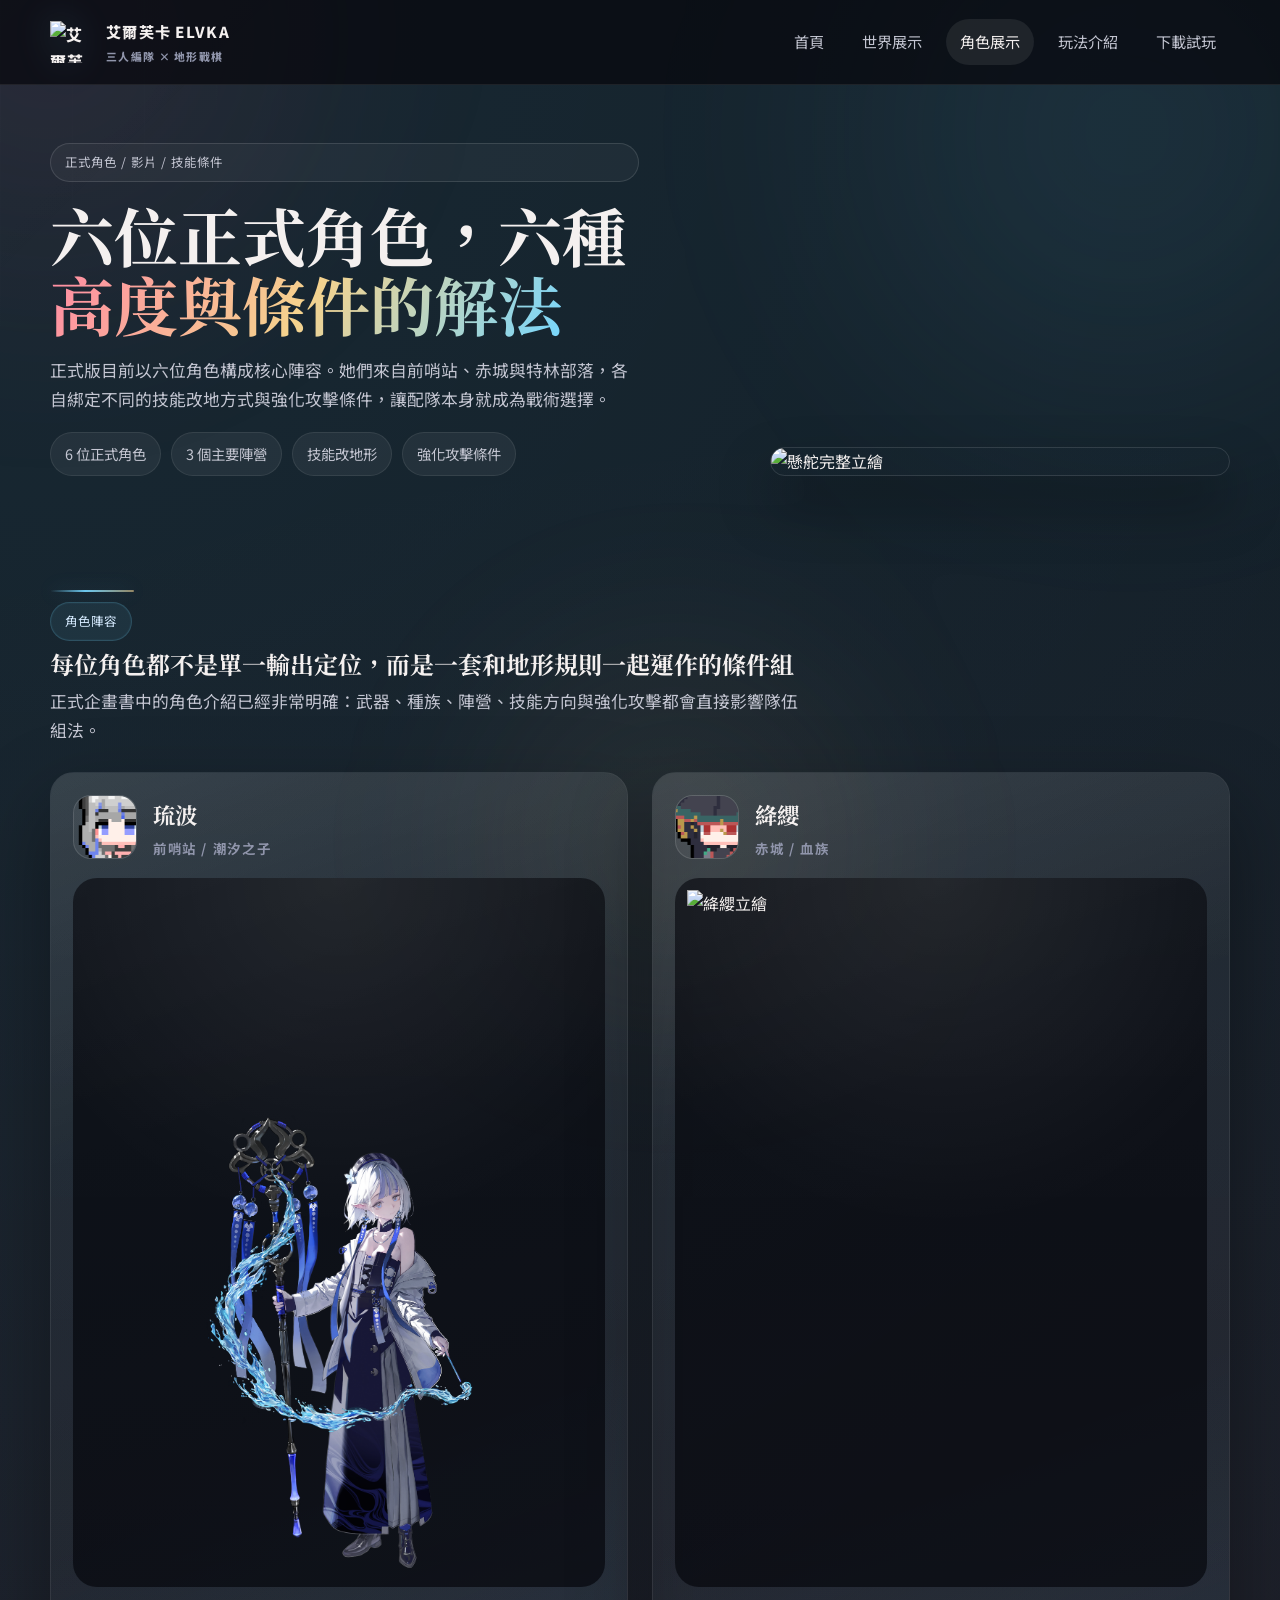
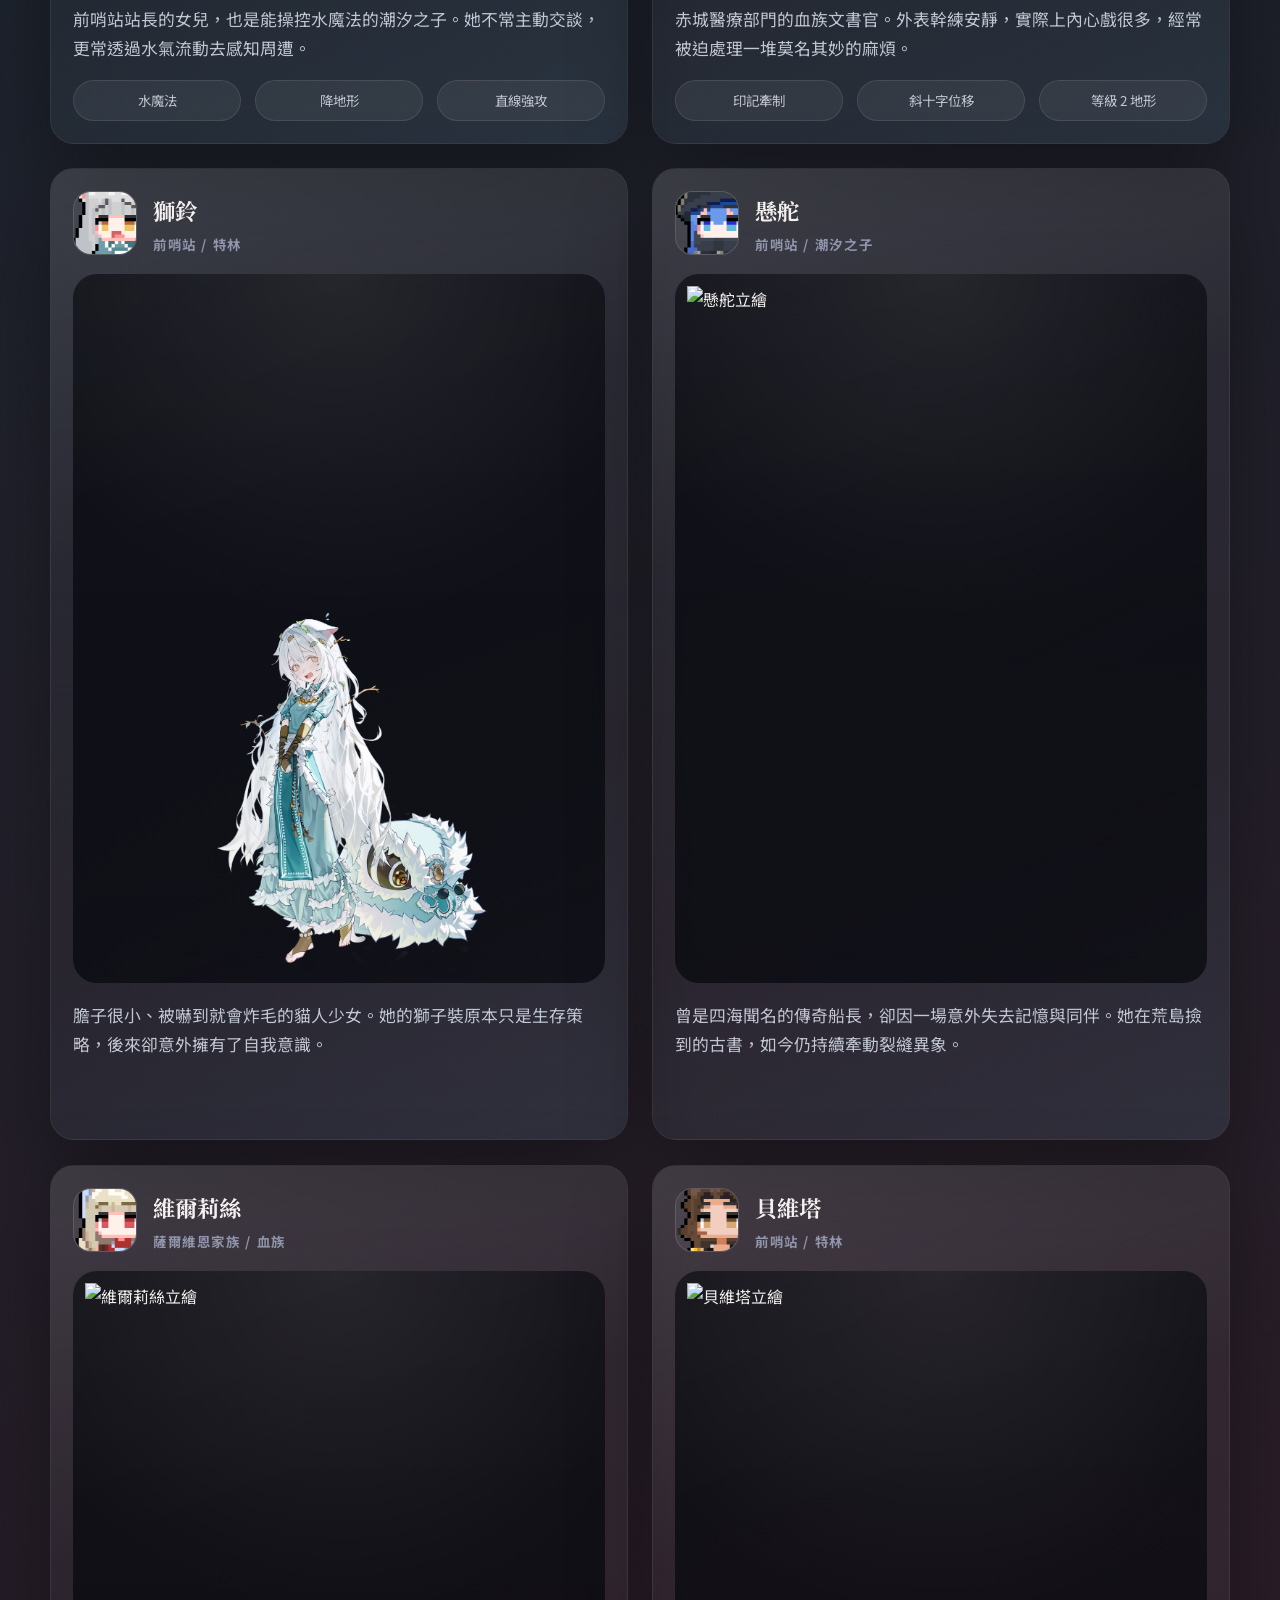
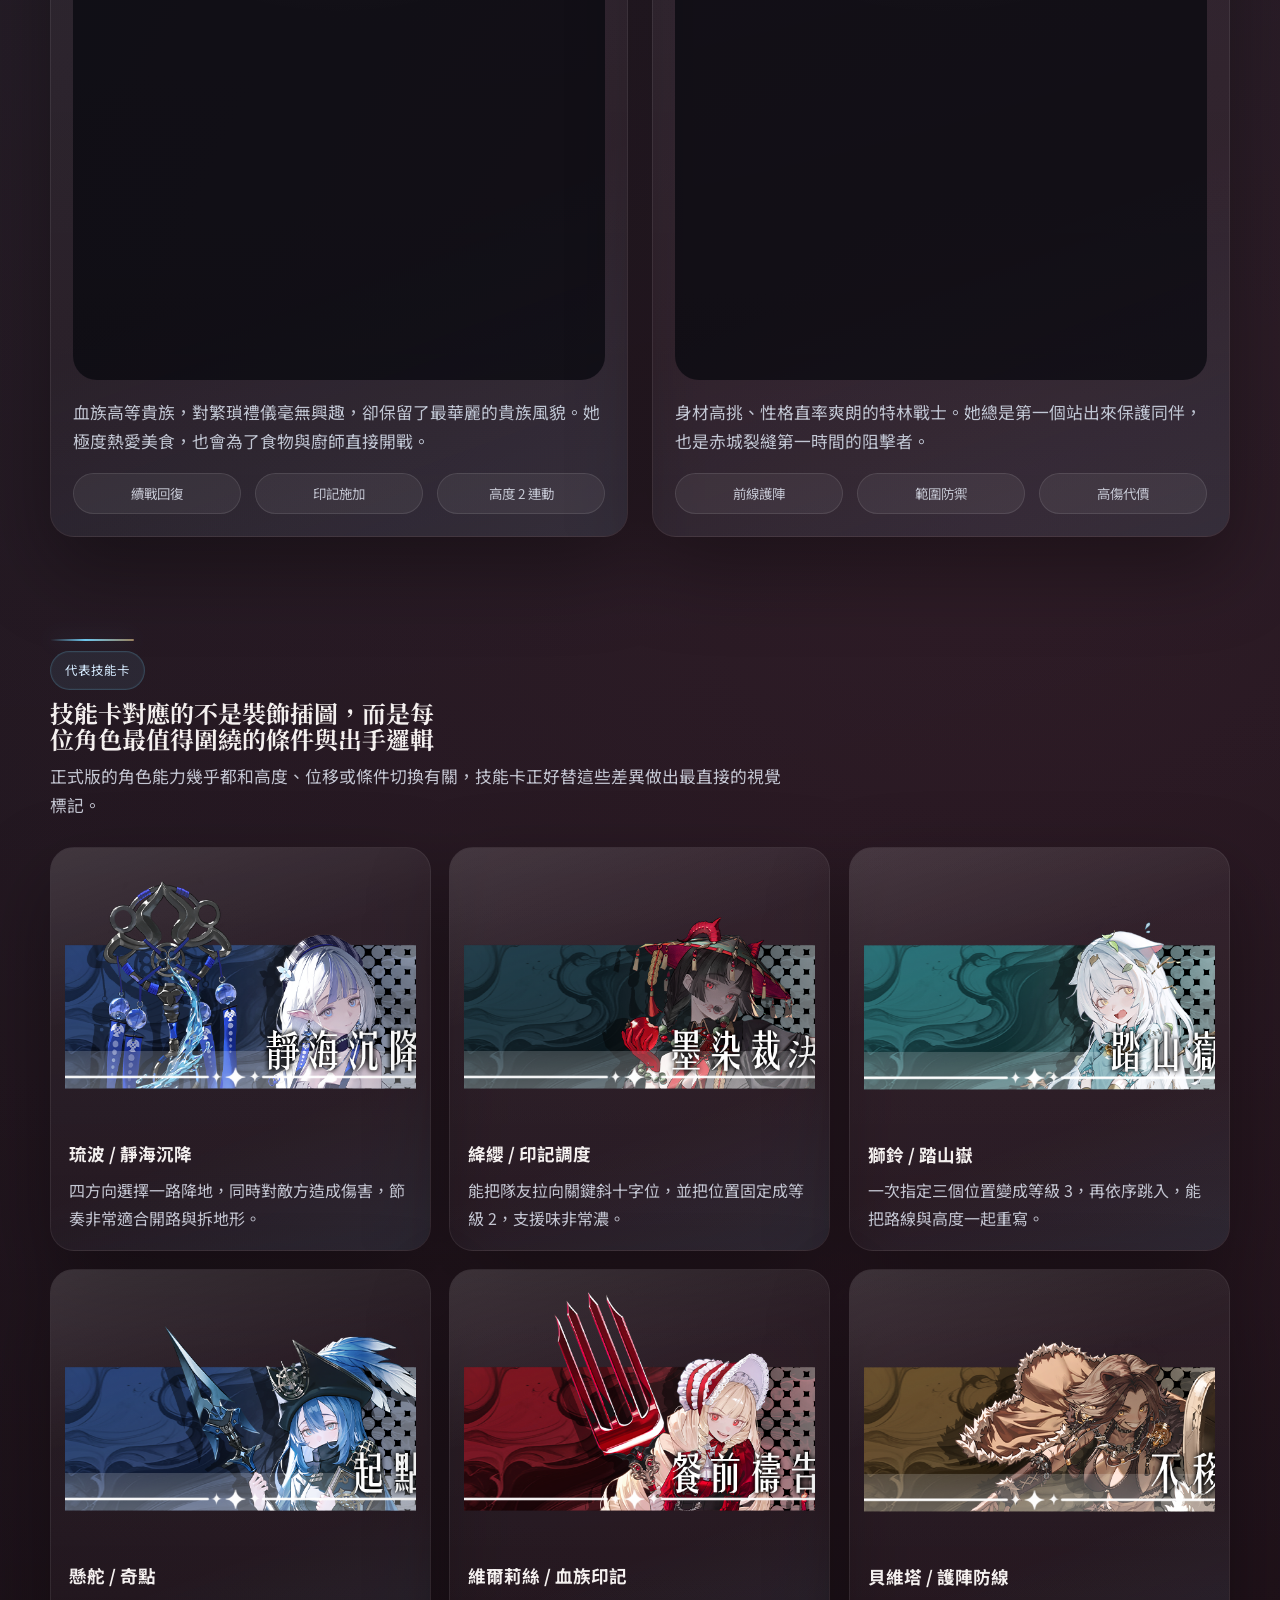
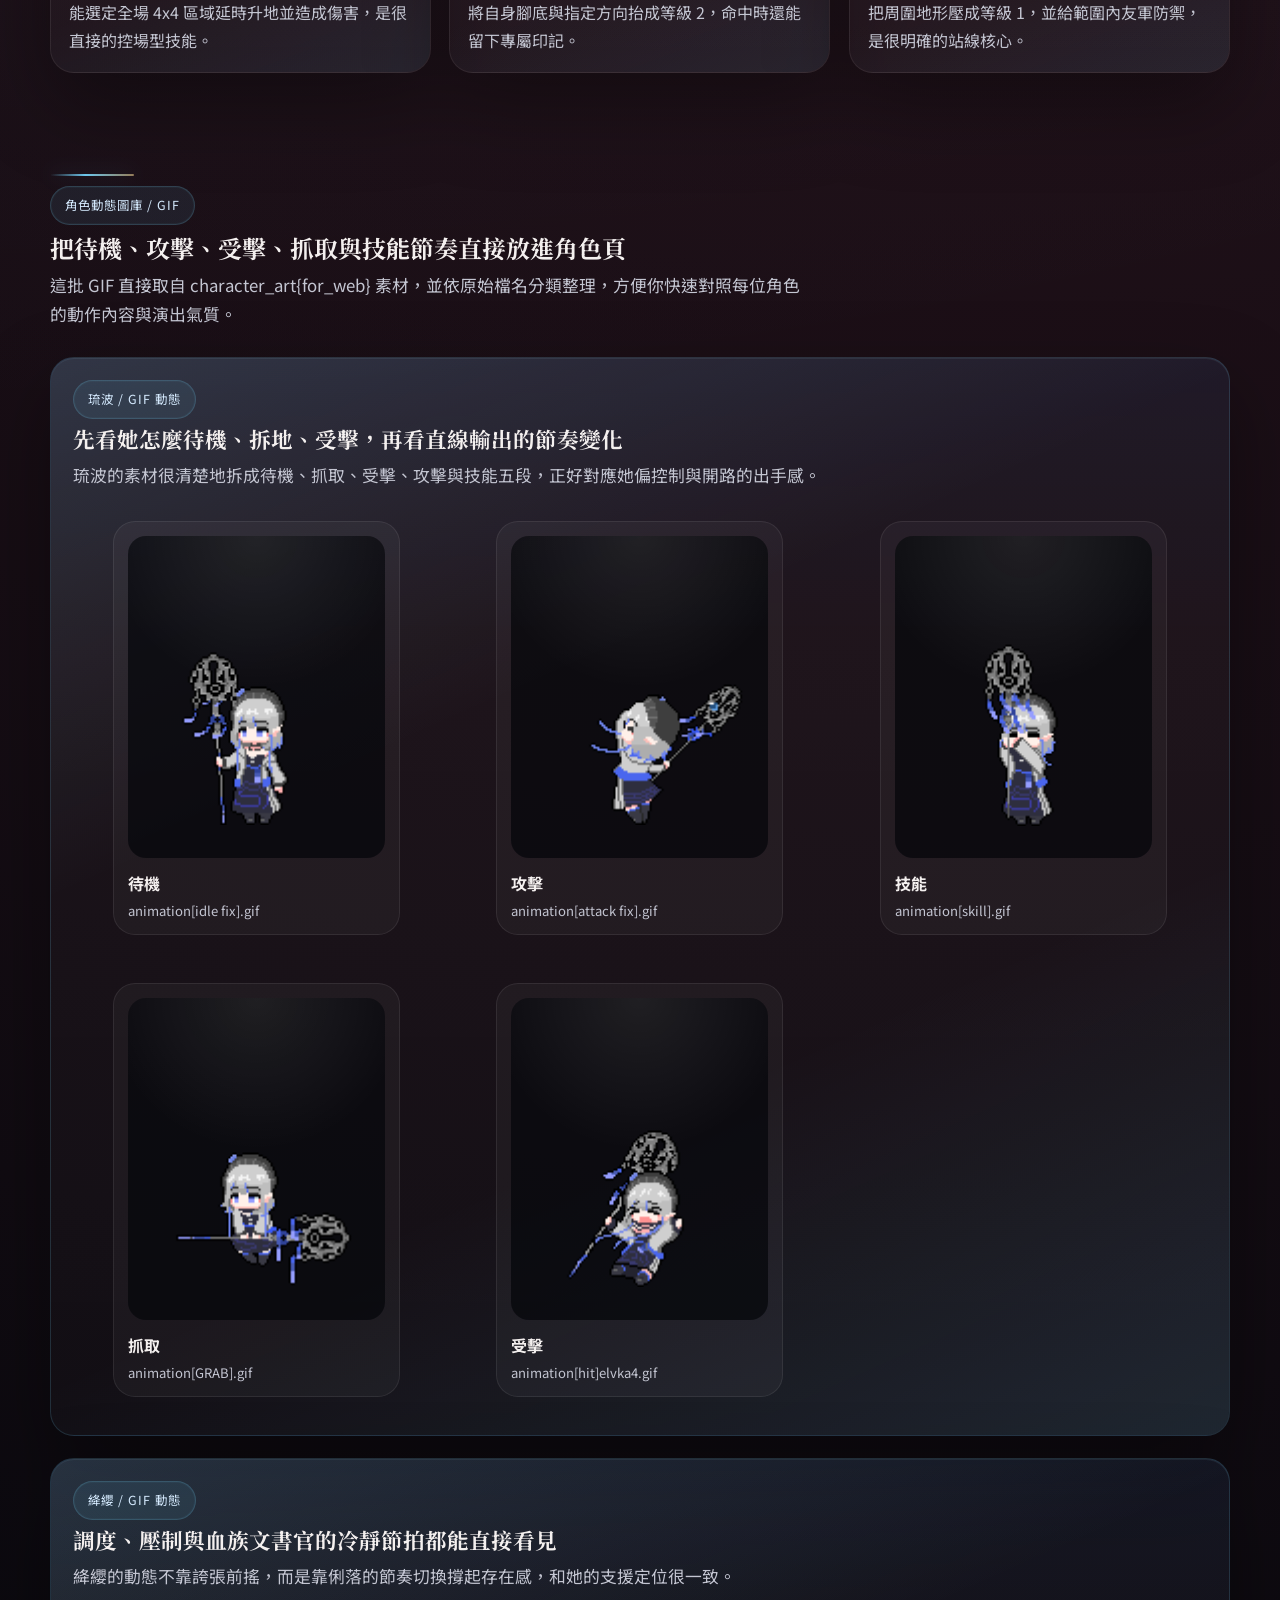
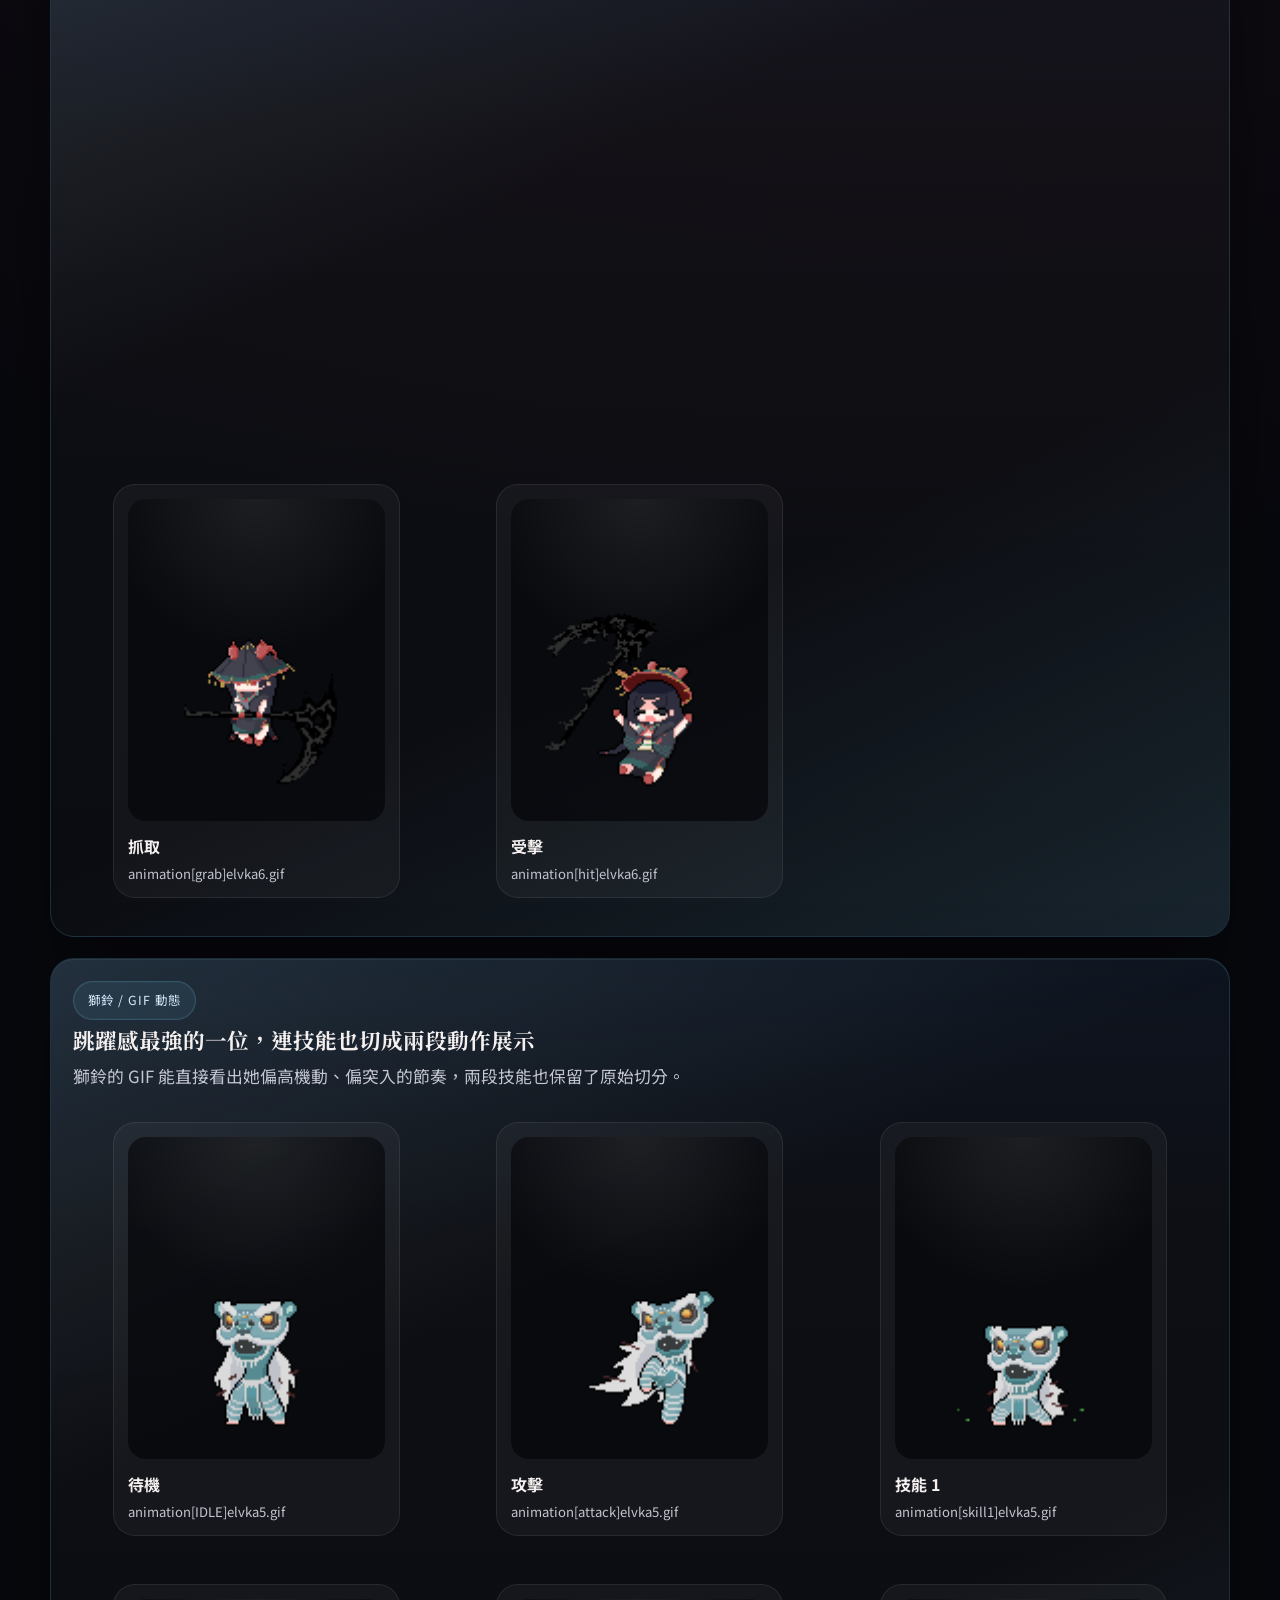
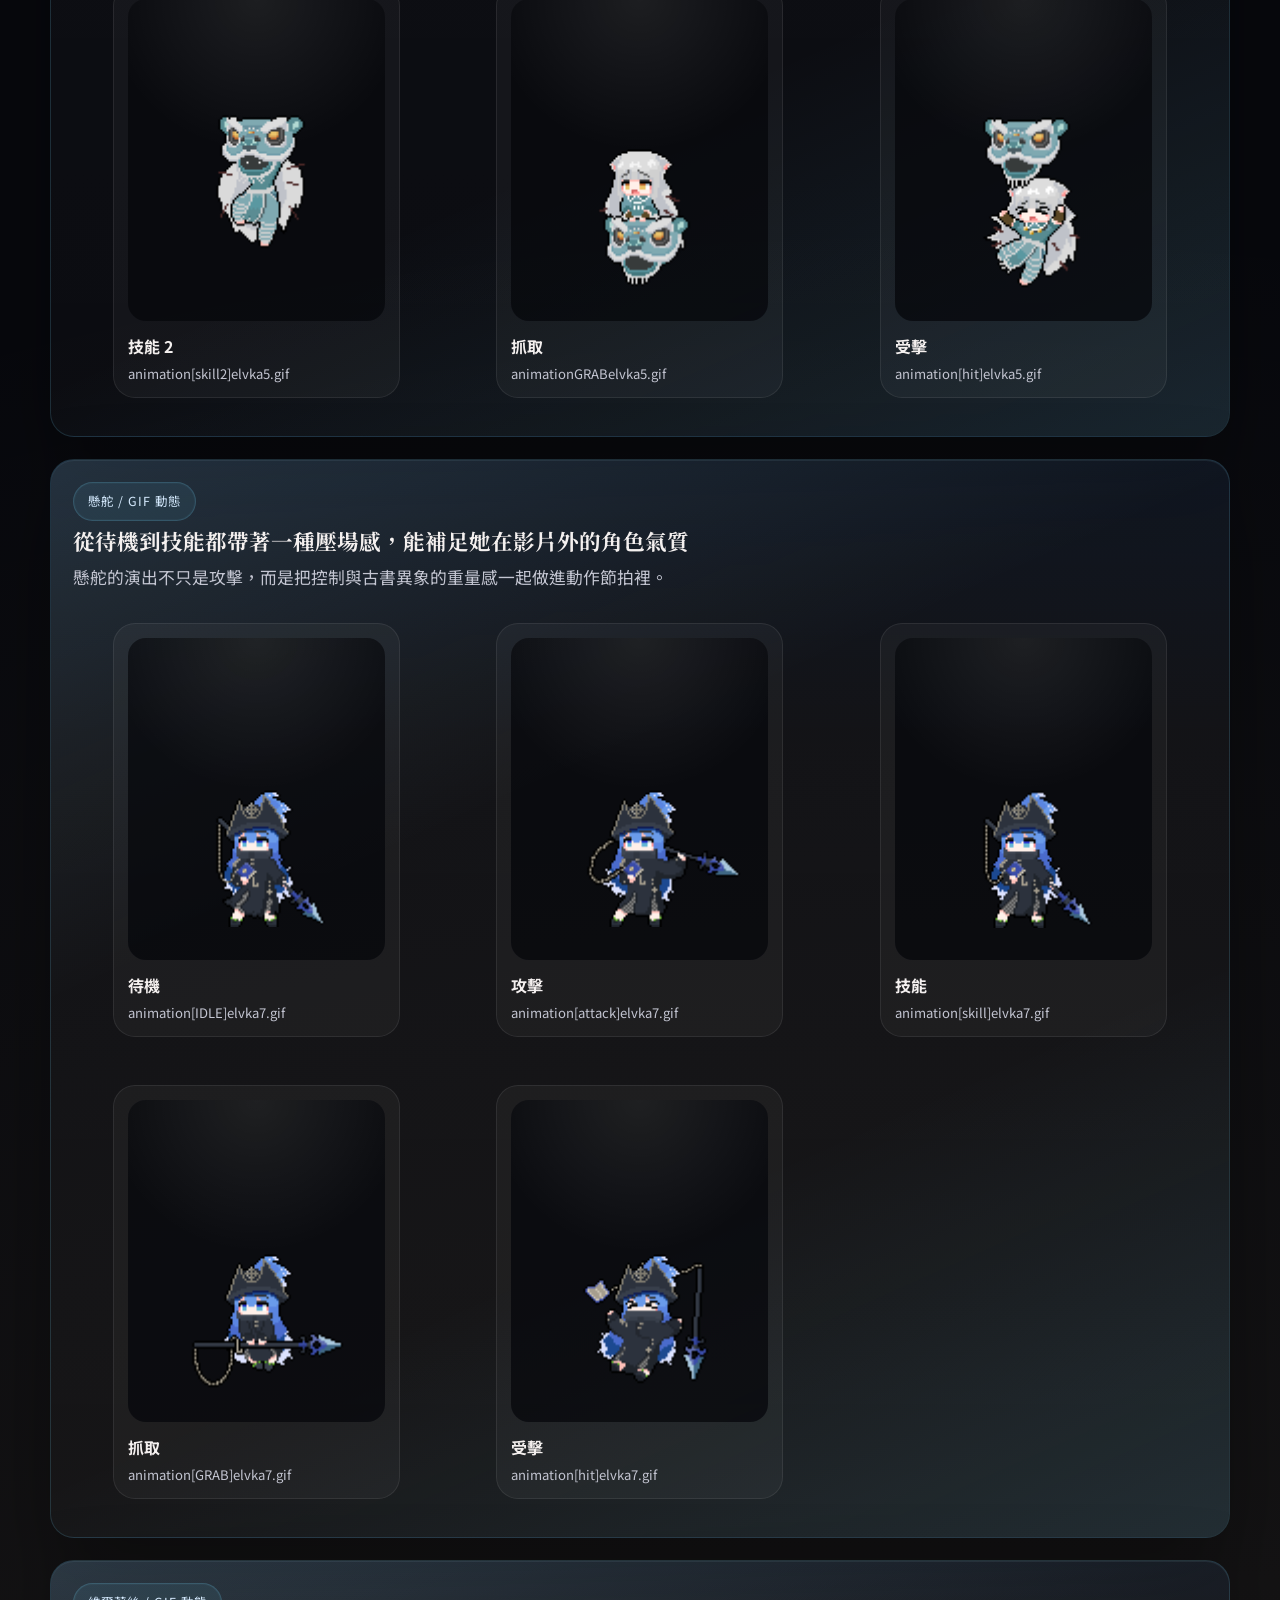
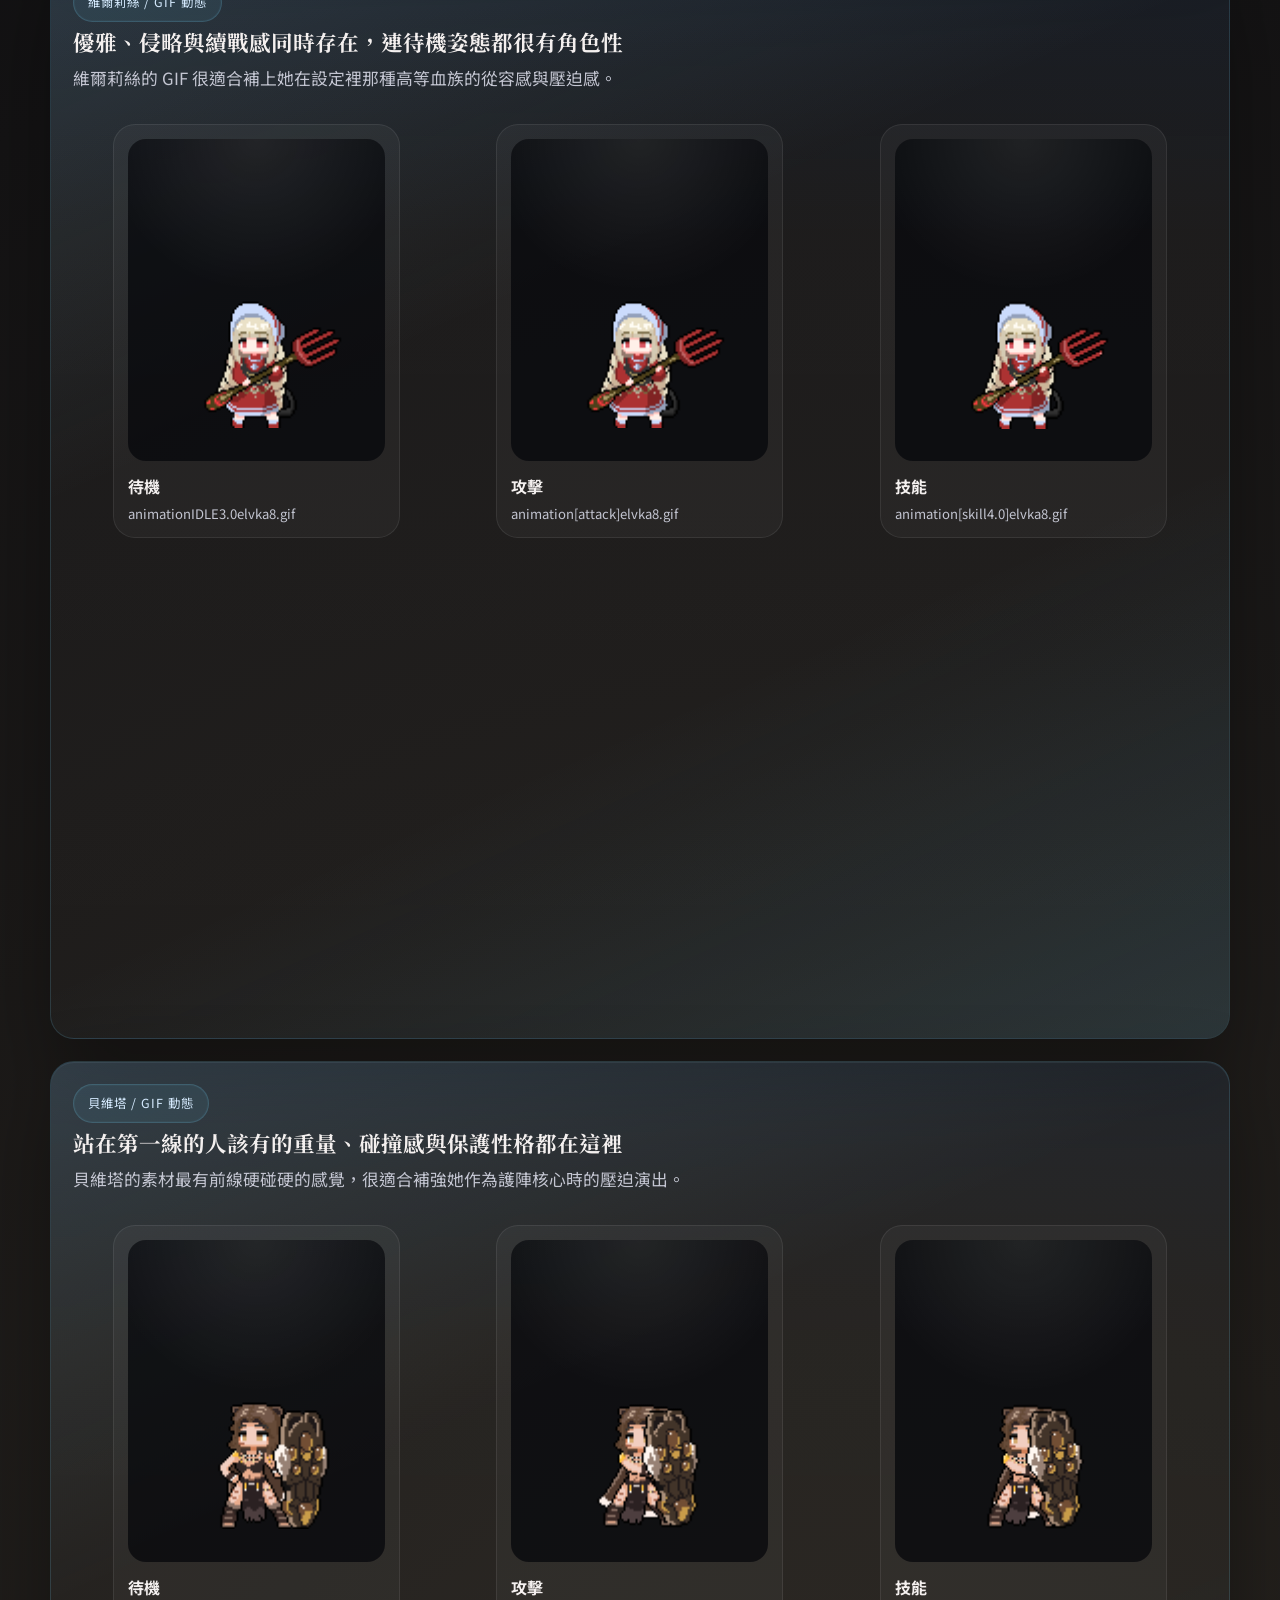
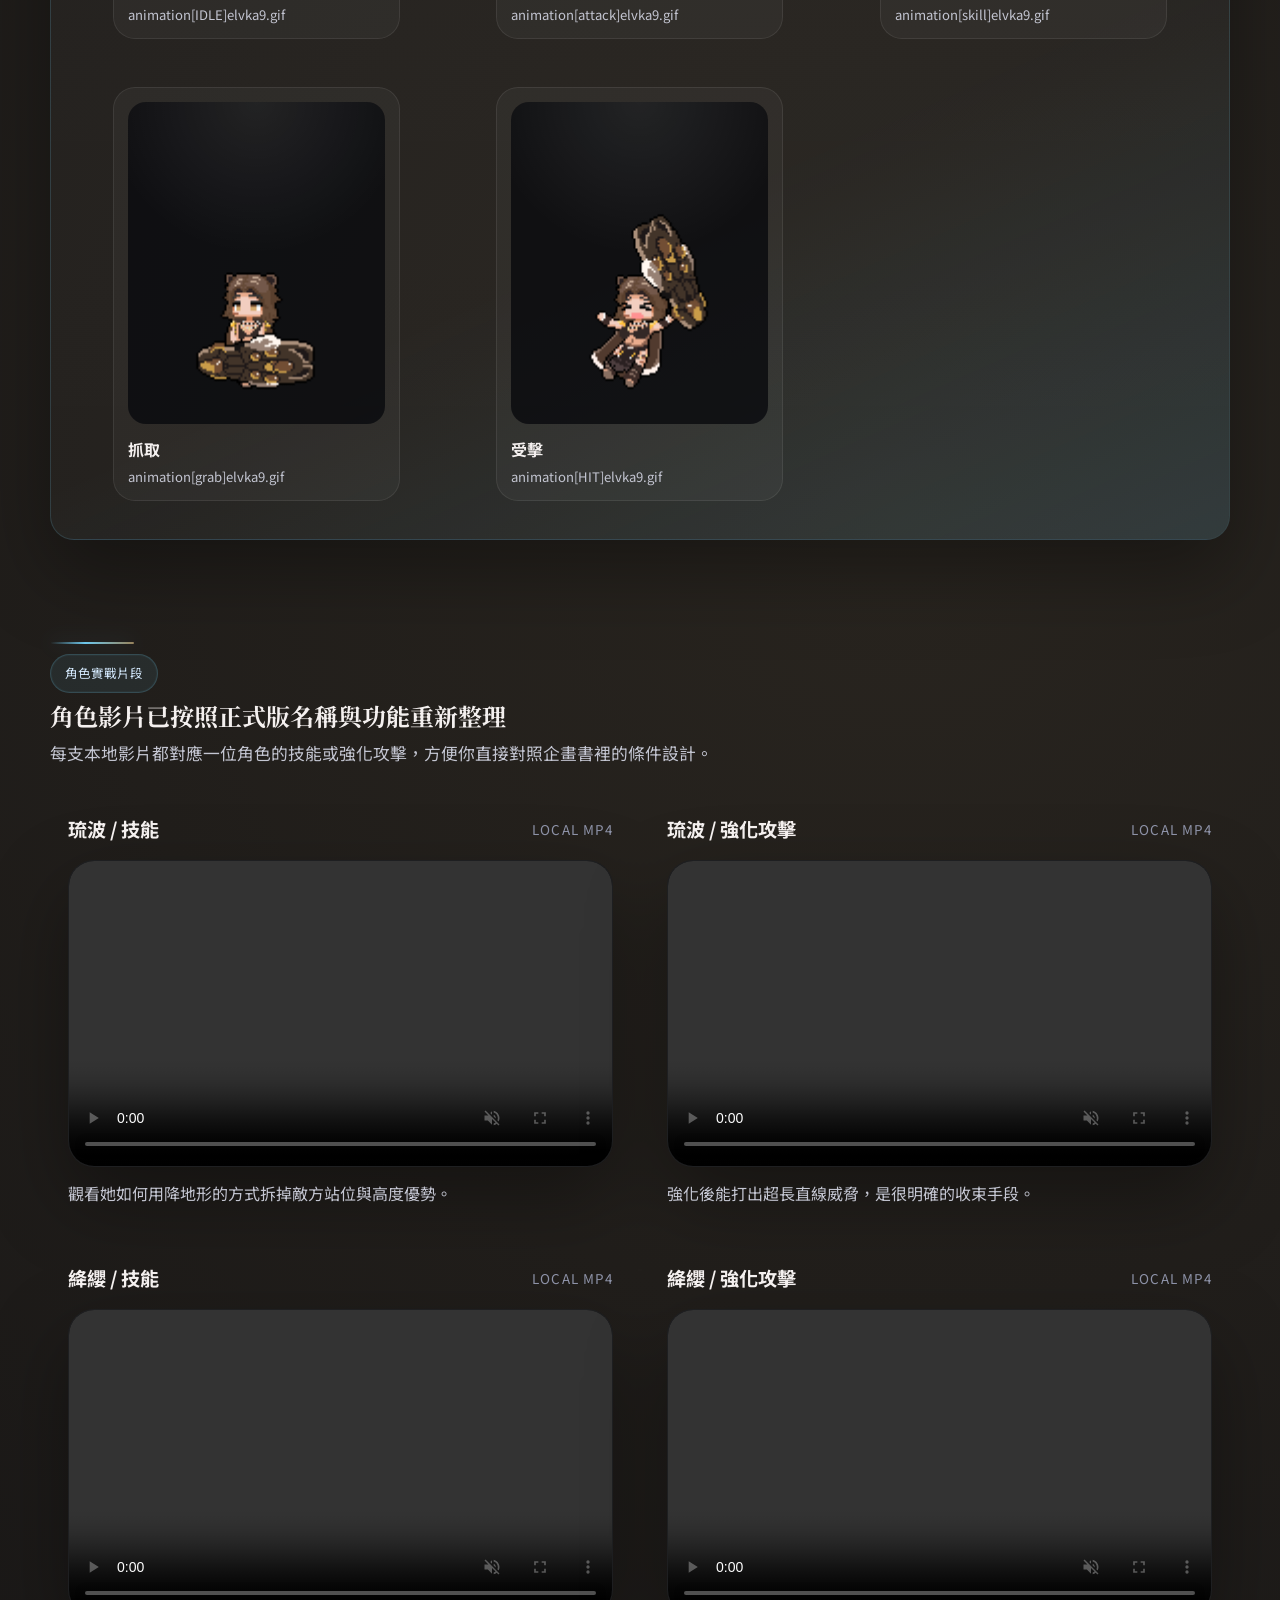
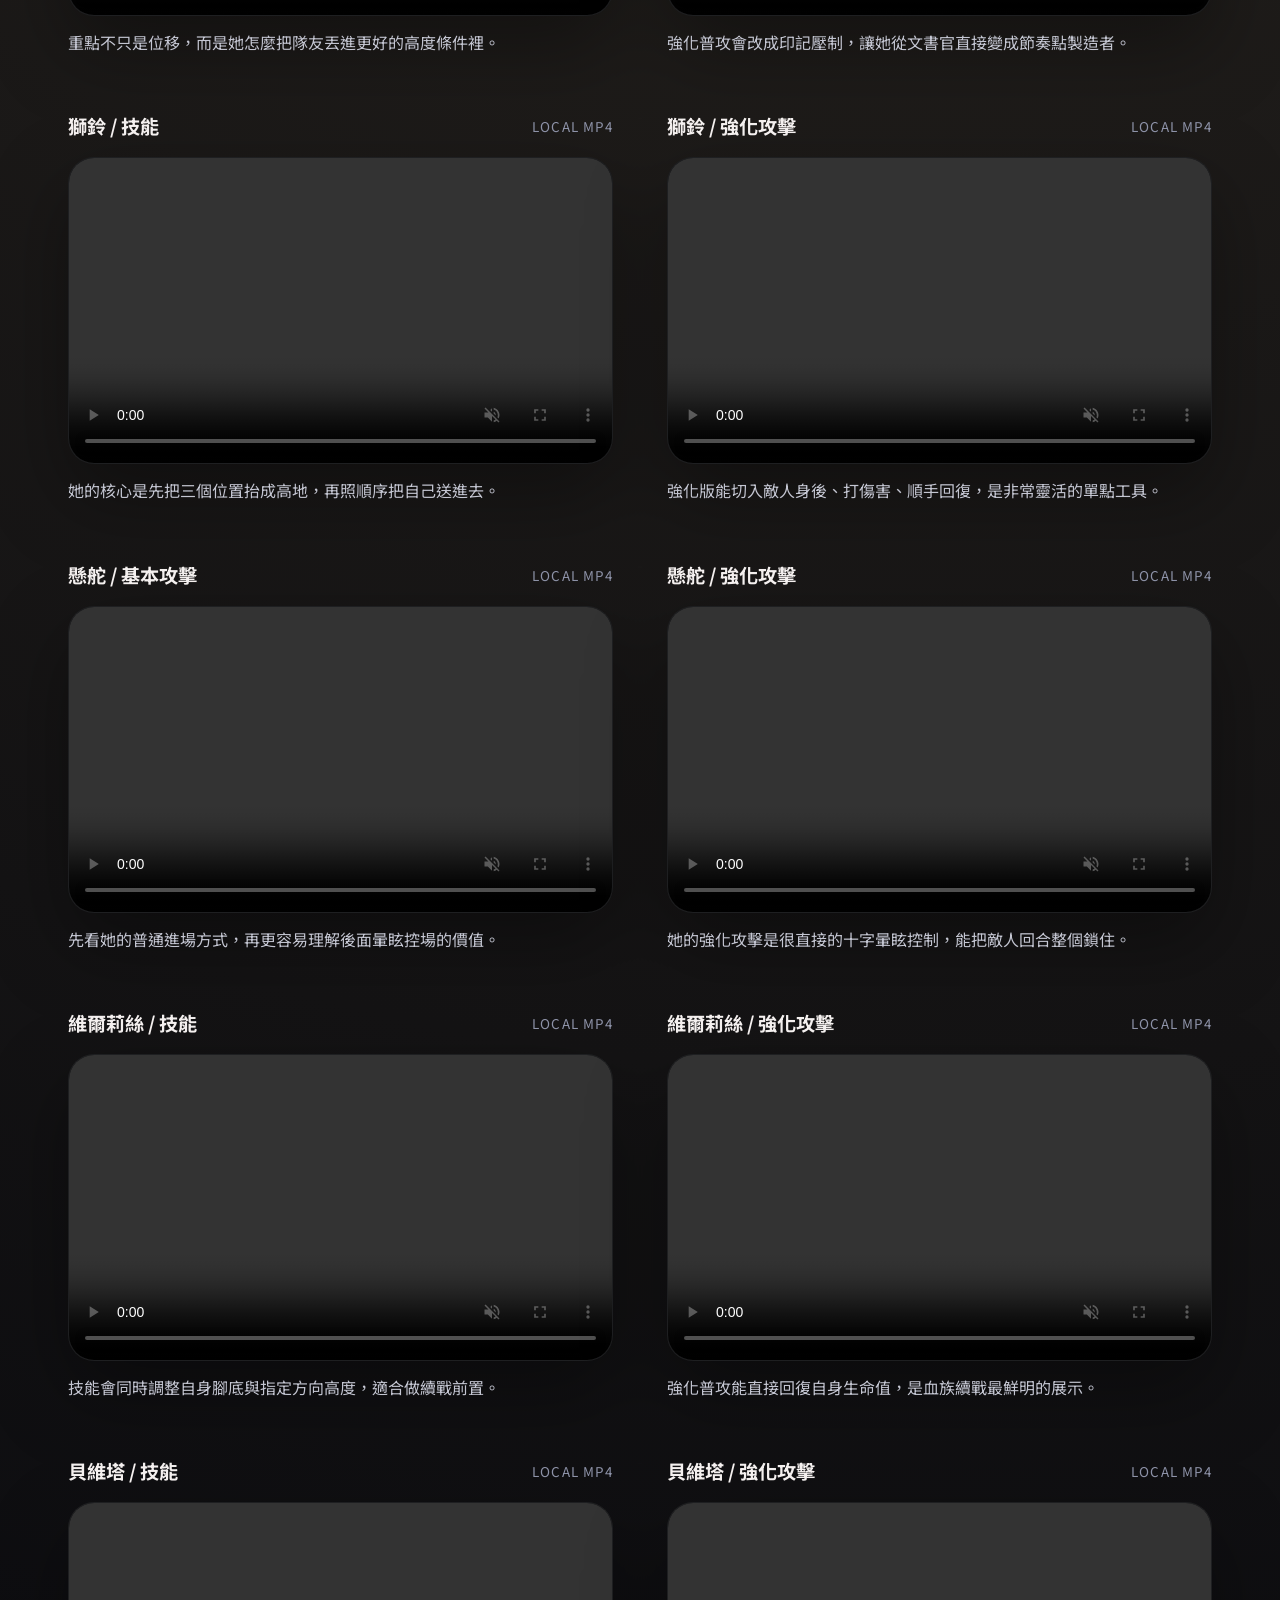
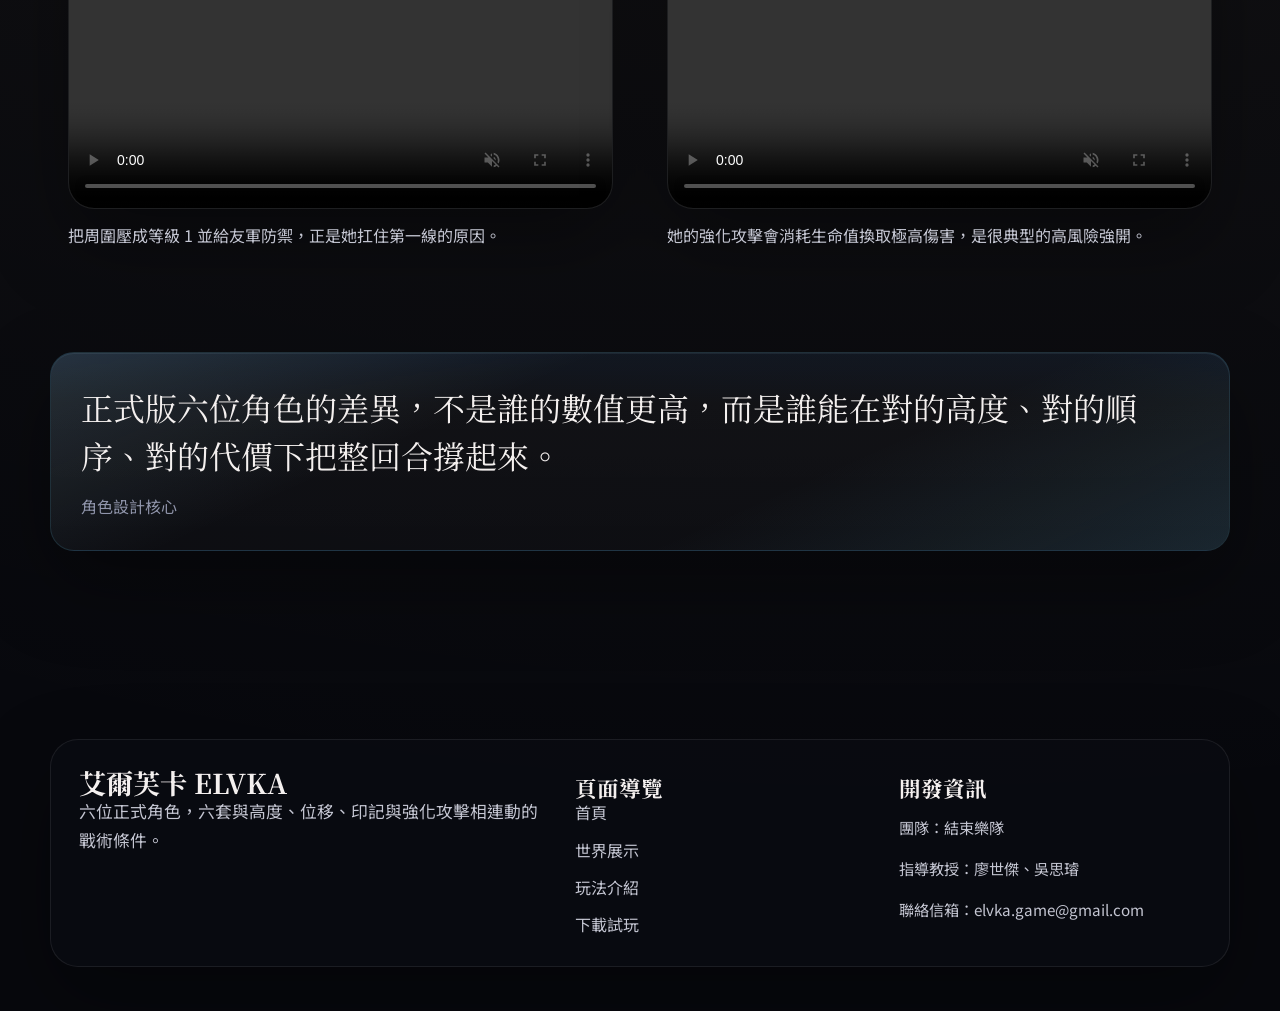
==== commit 3aa30caf: "網頁更新" ====
--- a/html/characters.html
+++ b/html/characters.html
@@ -5,7 +5,8 @@
     <meta name="viewport" content="width=device-width, initial-scale=1.0">
     <title>艾爾芙卡角色展示 | 六位正式角色與強化攻擊條件</title>
     <meta name="description" content="查看艾爾芙卡正式版六位角色的出身、武器、技能與強化攻擊方向，並直接觀看角色技能與強化攻擊影片。">
-    <link rel="icon" href="favicon.ico">
+    <link rel="icon" type="image/png" href="assets/images/LOGO.png">
+    <link rel="stylesheet" href="assets/css/plugins/animate.min.css">
     <link rel="stylesheet" href="assets/css/elvka-refresh.css">
     <link rel="stylesheet" href="https://cdnjs.cloudflare.com/ajax/libs/font-awesome/6.7.2/css/all.min.css">
 </head>
@@ -14,13 +15,16 @@
         <header class="site-header">
             <div class="container header-inner">
                 <a class="brand" href="index.html">
-                    <img src="assets/images/logo.png" alt="艾爾芙卡標誌">
+                    <img src="assets/images/LOGO.png" alt="艾爾芙卡標誌">
                     <span class="brand-text">
                         <span class="brand-title">艾爾芙卡 ELVKA</span>
                         <span class="brand-subtitle">三人編隊 × 地形戰棋</span>
                     </span>
                 </a>
-                <nav class="site-nav" aria-label="主要導覽">
+                <button class="nav-toggle" type="button" aria-expanded="false" aria-label="切換導覽">
+                    <span></span>
+                </button>
+                <nav class="site-nav" id="site-nav" aria-label="主要導覽">
                     <a href="index.html">首頁</a>
                     <a href="world.html">世界展示</a>
                     <a class="is-active" href="characters.html">角色展示</a>
@@ -499,5 +503,7 @@
             </div>
         </footer>
     </div>
+    <script src="assets/js/page-transitions.js"></script>
+    <script src="assets/js/site-motion.js"></script>
 </body>
 </html>
--- a/html/assets/css/elvka-refresh.css
+++ b/html/assets/css/elvka-refresh.css
@@ -59,6 +59,21 @@
     z-index: 0;
 }
 
+body::after {
+    content: '';
+    position: fixed;
+    inset: -18%;
+    background:
+        radial-gradient(circle at 16% 16%, rgba(209, 75, 105, 0.2), transparent 22%),
+        radial-gradient(circle at 78% 24%, rgba(116, 214, 255, 0.18), transparent 26%),
+        radial-gradient(circle at 52% 82%, rgba(245, 210, 141, 0.16), transparent 22%);
+    filter: blur(78px);
+    opacity: 0.54;
+    pointer-events: none;
+    z-index: 0;
+    animation: ambient-aurora 18s ease-in-out infinite alternate;
+}
+
 body.page-characters {
     background:
         radial-gradient(circle at top left, rgba(116, 214, 255, 0.16), transparent 34%),
@@ -111,6 +126,30 @@
 .site-shell {
     position: relative;
     z-index: 1;
+    animation: page-shell-enter 540ms cubic-bezier(0.18, 0.9, 0.3, 1.04) both;
+}
+
+.site-body.is-page-leaving .site-shell {
+    opacity: 0;
+    transform: translateY(24px) scale(0.985);
+    filter: blur(12px);
+    transition: opacity 220ms ease, transform 260ms ease, filter 260ms ease;
+    pointer-events: none;
+}
+
+body.motion-enabled [data-reveal] {
+    opacity: 0;
+    visibility: hidden;
+    transform: translate3d(0, 18px, 0) scale(0.992);
+    filter: blur(6px);
+    will-change: transform, opacity, filter;
+}
+
+body.motion-enabled [data-reveal].is-revealed {
+    opacity: 1;
+    visibility: visible;
+    transform: none;
+    filter: none;
 }
 
 .container {
@@ -127,6 +166,20 @@
     border-bottom: 1px solid var(--line);
 }
 
+.site-header::after {
+    content: '';
+    position: absolute;
+    left: 0;
+    right: 0;
+    bottom: -1px;
+    height: 2px;
+    background: linear-gradient(90deg, var(--crimson), var(--gold), var(--aqua));
+    transform: scaleX(var(--scroll-progress, 0));
+    transform-origin: left center;
+    box-shadow: 0 0 18px rgba(116, 214, 255, 0.32);
+    pointer-events: none;
+}
+
 .header-inner {
     min-height: var(--header-height);
     display: flex;
@@ -166,6 +219,59 @@
     letter-spacing: 0.12em;
 }
 
+.nav-toggle {
+    display: none;
+    position: relative;
+    width: 48px;
+    height: 48px;
+    padding: 0;
+    border: 1px solid rgba(255, 255, 255, 0.12);
+    border-radius: 16px;
+    background: rgba(255, 255, 255, 0.06);
+    color: var(--text);
+    cursor: pointer;
+}
+
+.nav-toggle::before,
+.nav-toggle::after,
+.nav-toggle span {
+    content: '';
+    position: absolute;
+    left: 50%;
+    width: 20px;
+    height: 2px;
+    border-radius: 999px;
+    background: currentColor;
+    transform: translateX(-50%);
+    transition: transform var(--transition), opacity var(--transition), top var(--transition);
+}
+
+.nav-toggle::before {
+    top: 16px;
+}
+
+.nav-toggle span {
+    top: 23px;
+}
+
+.nav-toggle::after {
+    top: 30px;
+}
+
+.site-header.is-nav-open .nav-toggle::before {
+    top: 23px;
+    transform: translateX(-50%) rotate(45deg);
+}
+
+.site-header.is-nav-open .nav-toggle span {
+    opacity: 0;
+}
+
+.site-header.is-nav-open .nav-toggle::after {
+    top: 23px;
+    transform: translateX(-50%) rotate(-45deg);
+}
+
 .site-nav {
     display: flex;
     align-items: center;
@@ -209,6 +315,58 @@
 .hero-grid {
     align-items: center;
     grid-template-columns: minmax(0, 1.02fr) minmax(320px, 0.98fr);
+}
+
+.hero-section--cinematic {
+    padding: 0;
+}
+
+.hero-banner {
+    position: relative;
+    min-height: clamp(560px, calc(100vh - var(--header-height)), 860px);
+    overflow: hidden;
+    background: #060810;
+}
+
+.hero-banner::before,
+.hero-banner::after {
+    content: '';
+    position: absolute;
+    inset: 0;
+    z-index: 1;
+    pointer-events: none;
+}
+
+.hero-banner::before {
+    background:
+        linear-gradient(90deg, rgba(6, 8, 16, 0.96) 0%, rgba(7, 8, 13, 0.86) 30%, rgba(7, 8, 13, 0.34) 58%, rgba(7, 8, 13, 0.6) 100%),
+        radial-gradient(circle at 18% 38%, rgba(116, 214, 255, 0.12), transparent 26%);
+}
+
+.hero-banner::after {
+    inset: auto 0 0;
+    height: 42%;
+    background: linear-gradient(180deg, rgba(7, 8, 13, 0), rgba(7, 8, 13, 0.94));
+}
+
+.hero-banner-art {
+    position: absolute;
+    inset: 0;
+    width: 100%;
+    height: 100%;
+    object-fit: cover;
+    object-position: 72% 22%;
+    transform: scale(1.03);
+    filter: saturate(1.04) contrast(1.03);
+}
+
+.hero-banner-inner {
+    position: relative;
+    z-index: 2;
+    min-height: inherit;
+    display: flex;
+    align-items: flex-end;
+    padding: clamp(72px, 11vh, 128px) 0 clamp(84px, 12vh, 128px);
 }
 
 .eyebrow,
@@ -244,6 +402,19 @@
     margin-top: 18px;
     font-size: clamp(3rem, 6vw, 5.7rem);
     letter-spacing: 0.02em;
+    text-wrap: balance;
+    line-break: strict;
+}
+
+.display-title--hero {
+    display: grid;
+    gap: 0.04em;
+}
+
+.display-title--hero .title-line {
+    display: block;
+    width: fit-content;
+    max-width: 100%;
 }
 
 .display-title .accent,
@@ -253,6 +424,25 @@
     -webkit-background-clip: text;
     background-clip: text;
     color: transparent;
+}
+
+.page-title,
+.section-heading h2,
+.media-copy h3,
+.panel-title,
+.cta-copy h2,
+.footer-title,
+.info-card h3,
+.world-card h3,
+.qte-card h3,
+.platform-card h3,
+.contact-title,
+.roster-name,
+.stat-value,
+.timeline-title,
+.card-title {
+    text-wrap: balance;
+    line-break: strict;
 }
 
 .lead-copy,
@@ -266,11 +456,20 @@
     color: var(--text-muted);
     font-size: 1.05rem;
     margin: 0;
+    text-wrap: pretty;
 }
 
 .hero-copy {
     display: grid;
     gap: 20px;
+}
+
+.hero-copy--banner {
+    position: relative;
+    z-index: 2;
+    max-width: min(660px, 100%);
+    gap: 22px;
+    padding: 24px 0;
 }
 
 .hero-actions,
@@ -326,6 +525,64 @@
     grid-template-columns: repeat(3, minmax(0, 1fr));
 }
 
+.hero-stat-strip {
+    margin-top: 0;
+}
+
+.hero-crest {
+    display: grid;
+    place-items: center;
+    width: 80px;
+    height: 80px;
+    border-radius: 24px;
+    background: rgba(255, 255, 255, 0.04);
+    border: 1px solid rgba(255, 255, 255, 0.12);
+    box-shadow: 0 24px 42px rgba(0, 0, 0, 0.26);
+}
+
+.hero-crest img {
+    width: 48px;
+    height: 48px;
+    object-fit: contain;
+}
+
+.hero-banner-character {
+    display: inline-flex;
+    width: fit-content;
+    padding: 7px 14px;
+    border-radius: 999px;
+    border: 1px solid rgba(245, 210, 141, 0.32);
+    background: rgba(245, 210, 141, 0.08);
+    color: var(--gold);
+    font-size: 0.82rem;
+    font-weight: 700;
+    letter-spacing: 0.08em;
+    text-transform: uppercase;
+}
+
+.hero-copy--banner .display-title {
+    font-size: clamp(3.2rem, 7vw, 6.2rem);
+    line-height: 1;
+    text-shadow: 0 14px 40px rgba(0, 0, 0, 0.34);
+}
+
+.hero-copy--banner .display-title--hero .title-line {
+    white-space: nowrap;
+}
+
+.hero-copy--banner .lead-copy {
+    max-width: 52ch;
+    color: rgba(244, 240, 239, 0.9);
+    font-size: 1.08rem;
+}
+
+.hero-banner-note {
+    max-width: 48ch;
+    color: rgba(244, 240, 239, 0.72);
+    font-size: 0.98rem;
+    margin: 0;
+}
+
 .stat-card,
 .info-card,
 .roster-card,
@@ -345,6 +602,7 @@
     border: 1px solid var(--line);
     background: linear-gradient(180deg, rgba(255, 255, 255, 0.05), rgba(255, 255, 255, 0.02));
     box-shadow: var(--shadow);
+    transition: transform 320ms ease, border-color 320ms ease, box-shadow 320ms ease;
 }
 
 .stat-card,
@@ -380,6 +638,93 @@
     pointer-events: none;
 }
 
+.stat-card::after,
+.info-card::after,
+.roster-card::after,
+.platform-card::after,
+.timeline-step::after,
+.skill-card::after,
+.art-card::after,
+.contact-panel::after,
+.note-card::after,
+.world-card::after,
+.qte-card::after,
+.surface-panel::after,
+.quote-panel::after {
+    content: '';
+    position: absolute;
+    top: -34%;
+    bottom: -34%;
+    left: -48%;
+    width: 36%;
+    background: linear-gradient(115deg, transparent, rgba(255, 255, 255, 0.18), transparent);
+    opacity: 0;
+    transform: rotate(18deg) translateX(0);
+    pointer-events: none;
+    transition: transform 620ms ease, opacity 320ms ease;
+}
+
+.stat-card:hover,
+.info-card:hover,
+.roster-card:hover,
+.platform-card:hover,
+.timeline-step:hover,
+.skill-card:hover,
+.art-card:hover,
+.contact-panel:hover,
+.note-card:hover,
+.world-card:hover,
+.qte-card:hover,
+.surface-panel:hover,
+.quote-panel:hover {
+    transform: translateY(-8px) scale(1.01);
+    border-color: rgba(116, 214, 255, 0.24);
+    box-shadow: 0 28px 54px rgba(0, 0, 0, 0.38);
+}
+
+.stat-card:hover::after,
+.info-card:hover::after,
+.roster-card:hover::after,
+.platform-card:hover::after,
+.timeline-step:hover::after,
+.skill-card:hover::after,
+.art-card:hover::after,
+.contact-panel:hover::after,
+.note-card:hover::after,
+.world-card:hover::after,
+.qte-card:hover::after,
+.surface-panel:hover::after,
+.quote-panel:hover::after {
+    opacity: 0.8;
+    transform: rotate(18deg) translateX(360%);
+}
+
+body.page-world .surface-panel,
+body.page-world .quote-panel,
+body.page-characters .surface-panel,
+body.page-characters .quote-panel,
+body.page-gameplay .surface-panel,
+body.page-gameplay .quote-panel,
+body.page-download .surface-panel,
+body.page-download .quote-panel,
+body.page-download .contact-panel {
+    border-color: rgba(116, 214, 255, 0.16);
+    background: linear-gradient(180deg, rgba(92, 163, 255, 0.08) 0%, rgba(255, 255, 255, 0.03) 26%, rgba(255, 255, 255, 0.02) 100%);
+    box-shadow: var(--shadow), inset 0 1px 0 rgba(182, 231, 255, 0.08);
+}
+
+body.page-world .surface-panel::before,
+body.page-world .quote-panel::before,
+body.page-characters .surface-panel::before,
+body.page-characters .quote-panel::before,
+body.page-gameplay .surface-panel::before,
+body.page-gameplay .quote-panel::before,
+body.page-download .surface-panel::before,
+body.page-download .quote-panel::before,
+body.page-download .contact-panel::before {
+    background: linear-gradient(156deg, rgba(168, 226, 255, 0.14), transparent 34%, transparent 64%, rgba(116, 214, 255, 0.12));
+}
+
 .stat-label,
 .mini-label,
 .timeline-label {
@@ -405,11 +750,376 @@
     font-size: 1.65rem;
 }
 
+.home-page .site-header {
+    background: rgba(244, 248, 253, 0.76);
+    border-bottom: 1px solid rgba(23, 62, 102, 0.08);
+}
+
+.home-page .brand-title,
+.home-page .site-nav a,
+.home-page .nav-toggle {
+    color: #173e66;
+}
+
+.home-page .brand-subtitle,
+.home-page .site-nav a {
+    color: rgba(23, 62, 102, 0.72);
+}
+
+.home-page .site-nav a:hover,
+.home-page .site-nav a.is-active {
+    color: #173e66;
+    background: rgba(255, 255, 255, 0.62);
+}
+
+.home-page .nav-toggle {
+    border-color: rgba(23, 62, 102, 0.12);
+    background: rgba(255, 255, 255, 0.7);
+}
+
+.hero-banner {
+    --hero-parallax: 0px;
+    --hero-overlay-shift: 0px;
+    --hero-copy-shift: 0px;
+    --hero-pointer-x: 0px;
+    --hero-pointer-y: 0px;
+    --hero-tilt-x: 0deg;
+    --hero-tilt-y: 0deg;
+    position: relative;
+    isolation: isolate;
+    min-height: clamp(700px, calc(100vh - var(--header-height)), 940px);
+    overflow: hidden;
+    background: linear-gradient(135deg, #f9fbff 0%, #f0f4fb 44%, #d7eaff 100%);
+}
+
+.hero-banner::before,
+.hero-banner::after {
+    content: '';
+    position: absolute;
+    inset: 0;
+    z-index: 1;
+    pointer-events: none;
+}
+
+.hero-banner::before {
+    background:
+        linear-gradient(90deg, rgba(248, 251, 255, 0.04) 0%, rgba(248, 251, 255, 0.08) 18%, rgba(248, 251, 255, 0.62) 46%, rgba(248, 251, 255, 0.92) 72%, rgba(248, 251, 255, 0.98) 100%),
+        radial-gradient(circle at 76% 28%, rgba(116, 214, 255, 0.22), transparent 30%),
+        radial-gradient(circle at 84% 58%, rgba(24, 87, 146, 0.08), transparent 24%);
+    transform: translate3d(calc(var(--hero-pointer-x) * 0.12), calc(var(--hero-overlay-shift) * -0.18), 0);
+}
+
+.hero-banner::after {
+    inset: auto 0 0;
+    height: 24%;
+    background: linear-gradient(180deg, rgba(242, 246, 252, 0) 0%, rgba(242, 246, 252, 0.64) 62%, rgba(7, 8, 13, 0.24) 100%);
+}
+
+.hero-banner-art {
+    position: absolute;
+    inset: 0;
+    width: 100%;
+    height: 100%;
+    object-fit: cover;
+    object-position: 21% 28%;
+    transform: translate3d(calc(var(--hero-pointer-x) * -0.62), calc(var(--hero-parallax) * 0.78 + var(--hero-pointer-y) * -0.34), 0) scale(1.004);
+    filter: saturate(1.02) contrast(1.01);
+    will-change: transform;
+}
+
+.hero-particles {
+    position: absolute;
+    inset: 0 0 0 48%;
+    z-index: 1;
+    pointer-events: none;
+    opacity: 0.78;
+}
+
+.hero-typography-layer {
+    position: absolute;
+    top: 12%;
+    right: 4%;
+    z-index: 1;
+    display: grid;
+    justify-items: end;
+    gap: 6px;
+    width: min(56vw, 740px);
+    pointer-events: none;
+    mix-blend-mode: multiply;
+    filter: saturate(1.08);
+    transform: translate3d(calc(var(--hero-pointer-x) * 0.3), calc(var(--hero-pointer-y) * 0.18), 0);
+}
+
+.hero-typography-layer::before,
+.hero-typography-layer::after {
+    content: '';
+    position: absolute;
+    right: 0;
+    z-index: 2;
+    border-radius: 999px;
+    pointer-events: none;
+}
+
+.hero-typography-layer::before {
+    top: 12%;
+    width: clamp(160px, 22vw, 320px);
+    height: 22px;
+    background: linear-gradient(95deg, rgba(255, 255, 255, 0), rgba(255, 255, 255, 0.92) 18%, rgba(195, 228, 255, 0.78) 58%, rgba(142, 205, 255, 0.06) 100%);
+    opacity: 0.82;
+    transform: translate3d(calc(var(--hero-pointer-x) * -0.34), calc(var(--hero-pointer-y) * -0.18), 0) rotate(-18deg);
+}
+
+.hero-typography-layer::after {
+    top: 34%;
+    width: clamp(220px, 28vw, 420px);
+    height: 44px;
+    background: linear-gradient(90deg, rgba(255, 255, 255, 0), rgba(224, 242, 255, 0.74) 26%, rgba(255, 255, 255, 0.18) 82%, rgba(255, 255, 255, 0) 100%);
+    opacity: 0.48;
+    filter: blur(14px);
+    transform: translate3d(calc(var(--hero-pointer-x) * -0.24), calc(var(--hero-pointer-y) * -0.12), 0) rotate(-11deg);
+}
+
+.hero-typography-word {
+    position: relative;
+    z-index: 1;
+    font-family: 'Noto Serif TC', serif;
+    font-size: clamp(5rem, 15vw, 12rem);
+    line-height: 0.82;
+    letter-spacing: 0.04em;
+    color: rgba(21, 144, 228, 0.16);
+}
+
+.hero-typography-word--sub {
+    font-family: 'Noto Sans TC', sans-serif;
+    font-size: clamp(0.9rem, 1.4vw, 1.35rem);
+    letter-spacing: 0.62em;
+    text-transform: uppercase;
+    color: rgba(21, 87, 140, 0.46);
+}
+
+.hero-banner-inner {
+    position: relative;
+    z-index: 2;
+    min-height: inherit;
+    display: grid;
+    grid-template-columns: minmax(0, 1.08fr) minmax(360px, 520px);
+    align-items: center;
+    padding: clamp(72px, 10vh, 118px) 0 clamp(92px, 12vh, 136px);
+}
+
+.hero-banner-character {
+    display: inline-flex;
+    width: fit-content;
+    padding: 8px 14px;
+    border-radius: 999px;
+    border: 1px solid rgba(34, 104, 161, 0.18);
+    background: rgba(37, 116, 180, 0.08);
+    color: #195285;
+    font-size: 0.78rem;
+    font-weight: 700;
+    letter-spacing: 0.14em;
+    text-transform: uppercase;
+}
+
+.eyebrow--hero {
+    position: relative;
+    gap: 14px;
+    padding-inline: 0;
+    background: transparent;
+    border-color: transparent;
+    color: rgba(23, 62, 102, 0.72);
+}
+
+.eyebrow--hero::before,
+.eyebrow--hero::after {
+    content: '';
+    width: 34px;
+    height: 1px;
+    border-radius: 999px;
+    background: linear-gradient(90deg, rgba(25, 82, 133, 0), rgba(25, 82, 133, 0.72), rgba(135, 209, 255, 0.72));
+}
+
+.eyebrow--hero::after {
+    transform: scaleX(-1);
+}
+
+.hero-copy-meta {
+    display: flex;
+    align-items: center;
+    gap: 12px;
+    flex-wrap: wrap;
+}
+
+.hero-copy--banner {
+    position: relative;
+    grid-column: 2;
+    justify-self: end;
+    max-width: min(520px, 100%);
+    isolation: isolate;
+    gap: 14px;
+    padding: clamp(18px, 1.9vw, 26px) clamp(22px, 2.6vw, 34px) clamp(20px, 2vw, 28px);
+    border-radius: 38px;
+    background: linear-gradient(120deg, rgba(255, 255, 255, 0.28) 0%, rgba(255, 255, 255, 0.14) 24%, rgba(255, 255, 255, 0.04) 54%, rgba(255, 255, 255, 0) 100%);
+    border: none;
+    box-shadow: none;
+    backdrop-filter: blur(8px);
+    color: #102940;
+    transform: perspective(1400px) translate3d(calc(var(--hero-pointer-x) * 0.16), calc(var(--hero-copy-shift) * -0.52 + var(--hero-pointer-y) * -0.12), 0) rotateX(var(--hero-tilt-x)) rotateY(var(--hero-tilt-y));
+    transform-style: preserve-3d;
+    will-change: transform;
+}
+
+.hero-copy--banner::before {
+    content: '';
+    position: absolute;
+    inset: -20px -16px -18px -68px;
+    border-radius: 46px 120px 112px 42px;
+    background:
+        linear-gradient(115deg, rgba(255, 255, 255, 0.96) 0%, rgba(250, 252, 255, 0.88) 18%, rgba(244, 249, 255, 0.54) 42%, rgba(244, 249, 255, 0.14) 68%, rgba(244, 249, 255, 0) 92%),
+        radial-gradient(circle at 18% 52%, rgba(112, 193, 255, 0.22), transparent 34%);
+    border: 1px solid rgba(63, 133, 188, 0.12);
+    box-shadow: 0 24px 70px rgba(28, 79, 123, 0.14);
+    clip-path: polygon(0 10%, 84% 0, 100% 18%, 95% 90%, 22% 100%, 0 78%);
+    z-index: -1;
+}
+
+.hero-copy--banner::after {
+    content: '';
+    position: absolute;
+    inset: auto 12% -18% 26%;
+    height: 36%;
+    border-radius: 999px;
+    background: radial-gradient(circle, rgba(104, 196, 255, 0.28) 0%, rgba(104, 196, 255, 0.14) 38%, rgba(104, 196, 255, 0) 74%);
+    filter: blur(30px);
+    opacity: 0.76;
+    z-index: -2;
+    transform: translate3d(calc(var(--hero-pointer-x) * 0.18), calc(var(--hero-pointer-y) * -0.12), 0);
+}
+
+.hero-copy--banner > * {
+    position: relative;
+    z-index: 1;
+}
+
+.hero-editorial-line {
+    color: rgba(24, 70, 112, 0.7);
+    font-size: 0.72rem;
+    font-weight: 700;
+    letter-spacing: 0.38em;
+    text-transform: uppercase;
+}
+
+.hero-copy--banner .display-title {
+    color: #183a61;
+    font-size: clamp(2.72rem, 4.9vw, 5rem);
+    line-height: 0.97;
+    text-shadow: none;
+    letter-spacing: -0.01em;
+}
+
+.hero-copy--banner .display-title--hero {
+    justify-items: start;
+    gap: clamp(0.08em, 0.6vw, 0.16em);
+}
+
+.hero-copy--banner .display-title--hero .title-line {
+    width: 100%;
+    white-space: normal;
+    line-height: 0.96;
+    text-wrap: balance;
+}
+
+.hero-copy--banner .display-title .accent {
+    background: linear-gradient(120deg, #184a7d, #2390d7, #91d8ff);
+    -webkit-background-clip: text;
+    background-clip: text;
+    color: transparent;
+}
+
+.hero-copy--banner .lead-copy {
+    max-width: 40ch;
+    color: rgba(19, 42, 68, 0.78);
+    font-size: 0.98rem;
+}
+
+.hero-banner-note {
+    max-width: 38ch;
+    color: rgba(25, 57, 92, 0.58);
+    font-size: 0.94rem;
+    margin: 0;
+}
+
+.hero-copy--banner .btn {
+    background: linear-gradient(135deg, #173e66, #2788d0);
+    box-shadow: 0 18px 30px rgba(39, 136, 208, 0.22);
+}
+
+.hero-copy--banner .btn-secondary {
+    background: rgba(255, 255, 255, 0.72);
+    color: #173e66;
+    border-color: rgba(23, 62, 102, 0.16);
+}
+
+.hero-scroll-cue {
+    position: absolute;
+    right: clamp(26px, 4vw, 46px);
+    bottom: 20px;
+    z-index: 3;
+    display: grid;
+    justify-items: center;
+    gap: 8px;
+    color: rgba(20, 57, 93, 0.82);
+    text-transform: uppercase;
+    letter-spacing: 0.28em;
+    font-size: 0.68rem;
+}
+
+.hero-scroll-cue-label {
+    opacity: 0.72;
+}
+
+.hero-scroll-cue-icon {
+    width: 46px;
+    height: 46px;
+    display: grid;
+    place-items: center;
+    border-radius: 999px;
+    border: 1px solid rgba(23, 62, 102, 0.12);
+    background: rgba(255, 255, 255, 0.86);
+    box-shadow: 0 18px 30px rgba(17, 53, 87, 0.12);
+    animation: hero-scroll-bob 1.8s ease-in-out infinite;
+}
+
+.hero-scroll-cue:hover .hero-scroll-cue-icon {
+    border-color: rgba(39, 136, 208, 0.28);
+}
+
+.art-card img,
+.roster-art img,
+.page-visual img,
+.visual-frame img {
+    transition: transform 620ms ease, filter 620ms ease;
+}
+
+.art-card:hover img,
+.roster-card:hover .roster-art img,
+.page-visual:hover img,
+.visual-frame:hover img {
+    transform: scale(1.04);
+    filter: saturate(1.06);
+}
+
 .visual-stage {
     position: relative;
     min-height: 640px;
     display: grid;
     place-items: center;
+}
+
+.visual-stage--poster {
+    min-height: 720px;
+    padding: 24px 0 18px;
+    align-items: end;
 }
 
 .visual-stage::before,
@@ -437,6 +1147,7 @@
 
 .visual-frame {
     position: relative;
+    z-index: 2;
     width: min(100%, 520px);
     border-radius: 36px;
     overflow: hidden;
@@ -449,6 +1160,77 @@
     width: 100%;
     aspect-ratio: 4 / 5.3;
     object-fit: cover;
+}
+
+.hero-backdrop-card {
+    position: absolute;
+    z-index: 0;
+    inset: 14% auto 22% 2%;
+    width: min(100%, 330px);
+    border-radius: 30px;
+    overflow: hidden;
+    border: 1px solid rgba(255, 255, 255, 0.08);
+    box-shadow: 0 26px 52px rgba(0, 0, 0, 0.28);
+    transform: rotate(-8deg);
+    opacity: 0.52;
+    animation: hero-backdrop-enter 920ms cubic-bezier(0.16, 0.84, 0.34, 1.04) both;
+}
+
+.hero-backdrop-card::after {
+    content: '';
+    position: absolute;
+    inset: 0;
+    background: linear-gradient(180deg, rgba(7, 8, 13, 0.16), rgba(7, 8, 13, 0.48));
+}
+
+.hero-backdrop-card img {
+    width: 100%;
+    aspect-ratio: 4 / 5.3;
+    object-fit: cover;
+}
+
+.visual-frame--hero-poster {
+    width: min(100%, 470px);
+    margin-left: auto;
+    transform: rotate(4deg);
+    animation: hero-poster-enter 940ms cubic-bezier(0.16, 0.84, 0.34, 1.04) both;
+}
+
+.visual-frame--hero-poster img {
+    aspect-ratio: 4 / 5.8;
+    object-position: center top;
+}
+
+.hero-poster-tag {
+    position: absolute;
+    z-index: 3;
+    left: 0;
+    bottom: 14%;
+    width: min(100%, 290px);
+    padding: 18px 20px;
+    border-radius: 22px;
+    border: 1px solid rgba(255, 255, 255, 0.1);
+    background: rgba(8, 9, 14, 0.74);
+    backdrop-filter: blur(20px);
+    box-shadow: 0 24px 46px rgba(0, 0, 0, 0.28);
+    animation: hero-note-enter 920ms 120ms cubic-bezier(0.16, 0.84, 0.34, 1.04) both;
+}
+
+.hero-poster-tag .section-kicker {
+    margin-bottom: 12px;
+}
+
+.hero-poster-tag strong {
+    display: block;
+    margin-bottom: 6px;
+    font-size: 1.15rem;
+    font-family: 'Noto Serif TC', serif;
+}
+
+.hero-poster-tag p {
+    margin: 0;
+    color: var(--text-muted);
+    font-size: 0.94rem;
 }
 
 .floating-note {
@@ -484,8 +1266,28 @@
     bottom: 9%;
 }
 
+.visual-stage--poster .floating-note {
+    max-width: 238px;
+}
+
+.visual-stage--poster .floating-note.is-top {
+    top: 5%;
+    right: 0;
+    animation: hero-note-enter 920ms 180ms cubic-bezier(0.16, 0.84, 0.34, 1.04) both;
+}
+
+.visual-stage--poster .floating-note.is-bottom {
+    left: 8%;
+    bottom: 2%;
+    animation: hero-note-enter 920ms 260ms cubic-bezier(0.16, 0.84, 0.34, 1.04) both;
+}
+
 .section {
     padding: 42px 0;
+}
+
+.section-tight-top {
+    padding-top: 26px;
 }
 
 .section-heading {
@@ -495,8 +1297,38 @@
     max-width: 760px;
 }
 
+body.page-world .section-heading,
+body.page-characters .section-heading,
+body.page-gameplay .section-heading,
+body.page-download .section-heading {
+    position: relative;
+    padding-top: 18px;
+}
+
+body.page-world .section-heading::before,
+body.page-characters .section-heading::before,
+body.page-gameplay .section-heading::before,
+body.page-download .section-heading::before {
+    content: '';
+    width: 84px;
+    height: 2px;
+    border-radius: 999px;
+    background: linear-gradient(90deg, rgba(116, 214, 255, 0), rgba(116, 214, 255, 0.92) 42%, rgba(245, 210, 141, 0.56) 100%);
+    box-shadow: 0 0 20px rgba(116, 214, 255, 0.24);
+}
+
 .section-kicker {
     width: fit-content;
+}
+
+body.page-world .section-kicker,
+body.page-characters .section-kicker,
+body.page-gameplay .section-kicker,
+body.page-download .section-kicker {
+    background: rgba(116, 214, 255, 0.08);
+    border-color: rgba(116, 214, 255, 0.18);
+    color: #d6ebff;
+    box-shadow: inset 0 0 0 1px rgba(116, 214, 255, 0.04);
 }
 
 .feature-grid,
@@ -896,6 +1728,71 @@
     word-break: break-word;
 }
 
+@keyframes page-shell-enter {
+    from {
+        opacity: 0;
+        transform: translateY(20px) scale(0.99);
+        filter: blur(10px);
+    }
+    to {
+        opacity: 1;
+        transform: none;
+        filter: none;
+    }
+}
+
+@keyframes hero-poster-enter {
+    from {
+        opacity: 0;
+        transform: translateY(44px) rotate(9deg) scale(0.93);
+    }
+    to {
+        opacity: 1;
+        transform: rotate(4deg) scale(1);
+    }
+}
+
+@keyframes hero-backdrop-enter {
+    from {
+        opacity: 0;
+        transform: translateY(28px) rotate(-12deg) scale(0.92);
+    }
+    to {
+        opacity: 0.52;
+        transform: rotate(-8deg) scale(1);
+    }
+}
+
+@keyframes hero-note-enter {
+    from {
+        opacity: 0;
+        transform: translateY(26px);
+    }
+    to {
+        opacity: 1;
+        transform: none;
+    }
+}
+
+@keyframes ambient-aurora {
+    from {
+        transform: translate3d(-2%, -1%, 0) scale(1);
+    }
+    to {
+        transform: translate3d(3%, 2%, 0) scale(1.08);
+    }
+}
+
+@keyframes hero-scroll-bob {
+    0%,
+    100% {
+        transform: translateY(0);
+    }
+    50% {
+        transform: translateY(8px);
+    }
+}
+
 .quote-panel {
     padding: 30px;
 }
@@ -1289,6 +2186,36 @@
         min-height: 560px;
     }
 
+    .hero-banner {
+        min-height: 760px;
+    }
+
+    .hero-banner-art {
+        object-position: 16% 24%;
+    }
+
+    .hero-banner-inner {
+        grid-template-columns: minmax(0, 0.84fr) minmax(320px, 460px);
+        padding: 64px 0 86px;
+    }
+
+    .hero-copy--banner {
+        max-width: min(460px, 100%);
+    }
+
+    .hero-copy--banner .display-title {
+        font-size: clamp(2.5rem, 6vw, 4rem);
+        line-height: 0.99;
+    }
+
+    .hero-copy--banner .display-title--hero {
+        gap: 0.14em;
+    }
+
+    .hero-stat-strip {
+        grid-template-columns: repeat(2, minmax(0, 1fr));
+    }
+
     .feature-grid,
     .metric-grid,
     .roster-preview,
@@ -1314,12 +2241,51 @@
     }
 
     .header-inner {
+        display: grid;
+        grid-template-columns: minmax(0, 1fr) auto;
         padding: 16px 0;
-        align-items: flex-start;
+        align-items: center;
+        gap: 12px;
+    }
+
+    .brand {
+        min-width: 0;
+    }
+
+    .brand-text {
+        min-width: 0;
+    }
+
+    .nav-toggle {
+        display: inline-block;
     }
 
     .site-nav {
-        justify-content: flex-start;
+        grid-column: 1 / -1;
+        width: 100%;
+        display: grid;
+        gap: 8px;
+        max-height: 0;
+        opacity: 0;
+        overflow: hidden;
+        pointer-events: none;
+        transform: translateY(-8px);
+        transition: max-height 260ms ease, opacity 180ms ease, transform 220ms ease;
+    }
+
+    .site-header.is-nav-open .site-nav {
+        max-height: 320px;
+        opacity: 1;
+        pointer-events: auto;
+        transform: none;
+        padding-top: 4px;
+    }
+
+    .site-nav a {
+        white-space: nowrap;
+        padding: 12px 14px;
+        border-radius: 16px;
+        background: rgba(255, 255, 255, 0.04);
     }
 
     .hero-section,
@@ -1327,8 +2293,114 @@
         padding-top: 46px;
     }
 
+    .hero-section--cinematic {
+        padding-top: 0;
+    }
+
     .display-title {
         font-size: clamp(2.5rem, 12vw, 4rem);
+    }
+
+    .hero-banner {
+        min-height: 780px;
+    }
+
+    .hero-banner::before {
+        background:
+            linear-gradient(180deg, rgba(248, 251, 255, 0.04) 0%, rgba(248, 251, 255, 0.12) 20%, rgba(248, 251, 255, 0.74) 58%, rgba(248, 251, 255, 0.96) 84%, rgba(246, 249, 255, 0.99) 100%),
+            radial-gradient(circle at 72% 24%, rgba(116, 214, 255, 0.24), transparent 28%);
+    }
+
+    .hero-banner-art {
+        object-position: 10% 18%;
+    }
+
+    .hero-banner-inner {
+        grid-template-columns: 1fr;
+        align-items: end;
+        padding: 74px 0 78px;
+    }
+
+    .hero-copy--banner {
+        justify-self: stretch;
+        max-width: 100%;
+        gap: 18px;
+        padding: 24px 22px;
+        transform: translate3d(0, calc(var(--hero-copy-shift) * -0.28), 0);
+    }
+
+    .hero-copy--banner::before {
+        inset: -12px -8px -14px -18px;
+        border-radius: 34px 78px 88px 28px;
+        clip-path: polygon(0 12%, 88% 0, 100% 20%, 94% 90%, 18% 100%, 0 78%);
+    }
+
+    .hero-copy--banner::after {
+        inset: auto 16% -20% 10%;
+        opacity: 0.56;
+    }
+
+    .hero-copy--banner .display-title {
+        font-size: clamp(2.2rem, 8.1vw, 3.55rem);
+        line-height: 1.02;
+        letter-spacing: -0.015em;
+    }
+
+    .hero-copy--banner .display-title--hero {
+        gap: 0.2em;
+    }
+
+    .hero-copy--banner .lead-copy {
+        max-width: 40ch;
+        font-size: 0.98rem;
+    }
+
+    .hero-banner-note {
+        max-width: 40ch;
+    }
+
+    .hero-particles {
+        inset: 0;
+        opacity: 0.48;
+    }
+
+    .hero-typography-layer {
+        top: 7%;
+        right: 0;
+        width: auto;
+        gap: 10px;
+        opacity: 0.84;
+    }
+
+    .hero-copy--banner .display-title--hero .title-line {
+        width: fit-content;
+        max-width: 4.6ch;
+        line-height: 0.98;
+    }
+
+    .hero-copy--banner .display-title--hero .title-line:first-child {
+        max-width: 4.8ch;
+        font-size: 0.92em;
+    }
+
+    .hero-copy--banner .display-title--hero .title-line:last-child {
+        max-width: 4.4ch;
+    }
+
+    .hero-typography-word {
+        font-size: clamp(3.6rem, 10vw, 6.4rem);
+        writing-mode: vertical-rl;
+        text-orientation: mixed;
+        letter-spacing: 0.14em;
+        line-height: 0.72;
+    }
+
+    .hero-typography-word--sub {
+        font-size: 0.72rem;
+        letter-spacing: 0.3em;
+        writing-mode: horizontal-tb;
+        transform: rotate(90deg) translateX(8px);
+        transform-origin: right top;
     }
 
     .stat-strip,
@@ -1369,6 +2441,37 @@
         min-height: 520px;
     }
 
+    .visual-stage--poster {
+        min-height: 650px;
+    }
+
+    .hero-backdrop-card {
+        inset: 14% auto 26% 0;
+        width: min(48%, 280px);
+    }
+
+    .hero-poster-tag {
+        left: 0;
+        bottom: 16%;
+    }
+
+    .visual-stage--poster {
+        min-height: 620px;
+    }
+
+    .visual-frame--hero-poster {
+        width: min(82%, 360px);
+    }
+
+    .hero-backdrop-card {
+        width: min(54%, 250px);
+    }
+
+    .hero-poster-tag {
+        width: min(100%, 240px);
+        padding: 16px 18px;
+    }
+
     .floating-note {
         max-width: 180px;
         padding: 12px 14px;
@@ -1397,7 +2500,7 @@
 
     .site-nav a {
         padding: 8px 12px;
-        font-size: 0.9rem;
+        font-size: 0.88rem;
     }
 
     .hero-actions,
@@ -1412,7 +2515,142 @@
         justify-content: center;
     }
 
+    .hero-banner {
+        min-height: 740px;
+    }
+
+    .hero-banner-art {
+        object-position: 6% 14%;
+    }
+
+    .hero-banner-inner {
+        padding: 54px 0 76px;
+    }
+
+    .hero-copy--banner .display-title {
+        font-size: clamp(1.96rem, 9.4vw, 3rem);
+        line-height: 1.03;
+    }
+
+    .hero-copy--banner .display-title--hero .title-line {
+        max-width: 4.2ch;
+    }
+
+    .hero-copy--banner .display-title--hero .title-line:first-child {
+        max-width: 4.4ch;
+    }
+
+    .hero-copy--banner .lead-copy {
+        font-size: 0.94rem;
+    }
+
+    .hero-copy--banner {
+        padding: 18px 14px 20px;
+    }
+
+    .hero-copy--banner::before {
+        inset: -10px -4px -12px -10px;
+        border-radius: 26px 54px 70px 22px;
+    }
+
+    .hero-copy-meta {
+        align-items: flex-start;
+        gap: 8px;
+        flex-direction: column;
+    }
+
+    .hero-banner-note {
+        font-size: 0.88rem;
+    }
+
+    .hero-typography-layer {
+        top: 6%;
+        right: -2px;
+        gap: 8px;
+    }
+
+    .hero-typography-word {
+        font-size: clamp(2.8rem, 12vw, 4.8rem);
+        letter-spacing: 0.12em;
+    }
+
+    .hero-typography-word--sub {
+        font-size: 0.68rem;
+        letter-spacing: 0.22em;
+        transform: rotate(90deg) translateX(4px);
+    }
+
+    .eyebrow--hero {
+        gap: 10px;
+        font-size: 0.68rem;
+    }
+
+    .eyebrow--hero::before,
+    .eyebrow--hero::after {
+        width: 18px;
+    }
+
+    .visual-stage--poster {
+        min-height: 560px;
+    }
+
+    .hero-poster-tag {
+        right: 0;
+        left: auto;
+        bottom: 16%;
+        max-width: 210px;
+    }
+
+    .hero-backdrop-card {
+        width: min(56%, 210px);
+        inset: 18% auto auto 0;
+    }
+
+    .visual-stage--poster .floating-note.is-bottom {
+        left: 0;
+        bottom: 0;
+    }
+
     .character-strip {
         grid-template-columns: 1fr;
     }
+
+    .hero-scroll-cue {
+        right: 20px;
+        bottom: 14px;
+    }
+}
+
+@media (prefers-reduced-motion: reduce) {
+    html {
+        scroll-behavior: auto;
+    }
+
+    body::after,
+    .site-shell,
+    .hero-backdrop-card,
+    .visual-frame--hero-poster,
+    .hero-poster-tag,
+    .visual-stage--poster .floating-note,
+    .hero-scroll-cue-icon {
+        animation: none;
+    }
+
+    body.motion-enabled [data-reveal] {
+        opacity: 1;
+        visibility: visible;
+        transform: none;
+        filter: none;
+    }
+
+    .hero-banner-art,
+    .hero-copy--banner {
+        transform: none;
+    }
+
+    .site-body.is-page-leaving .site-shell {
+        transition: none;
+        transform: none;
+        filter: none;
+    }
 }
